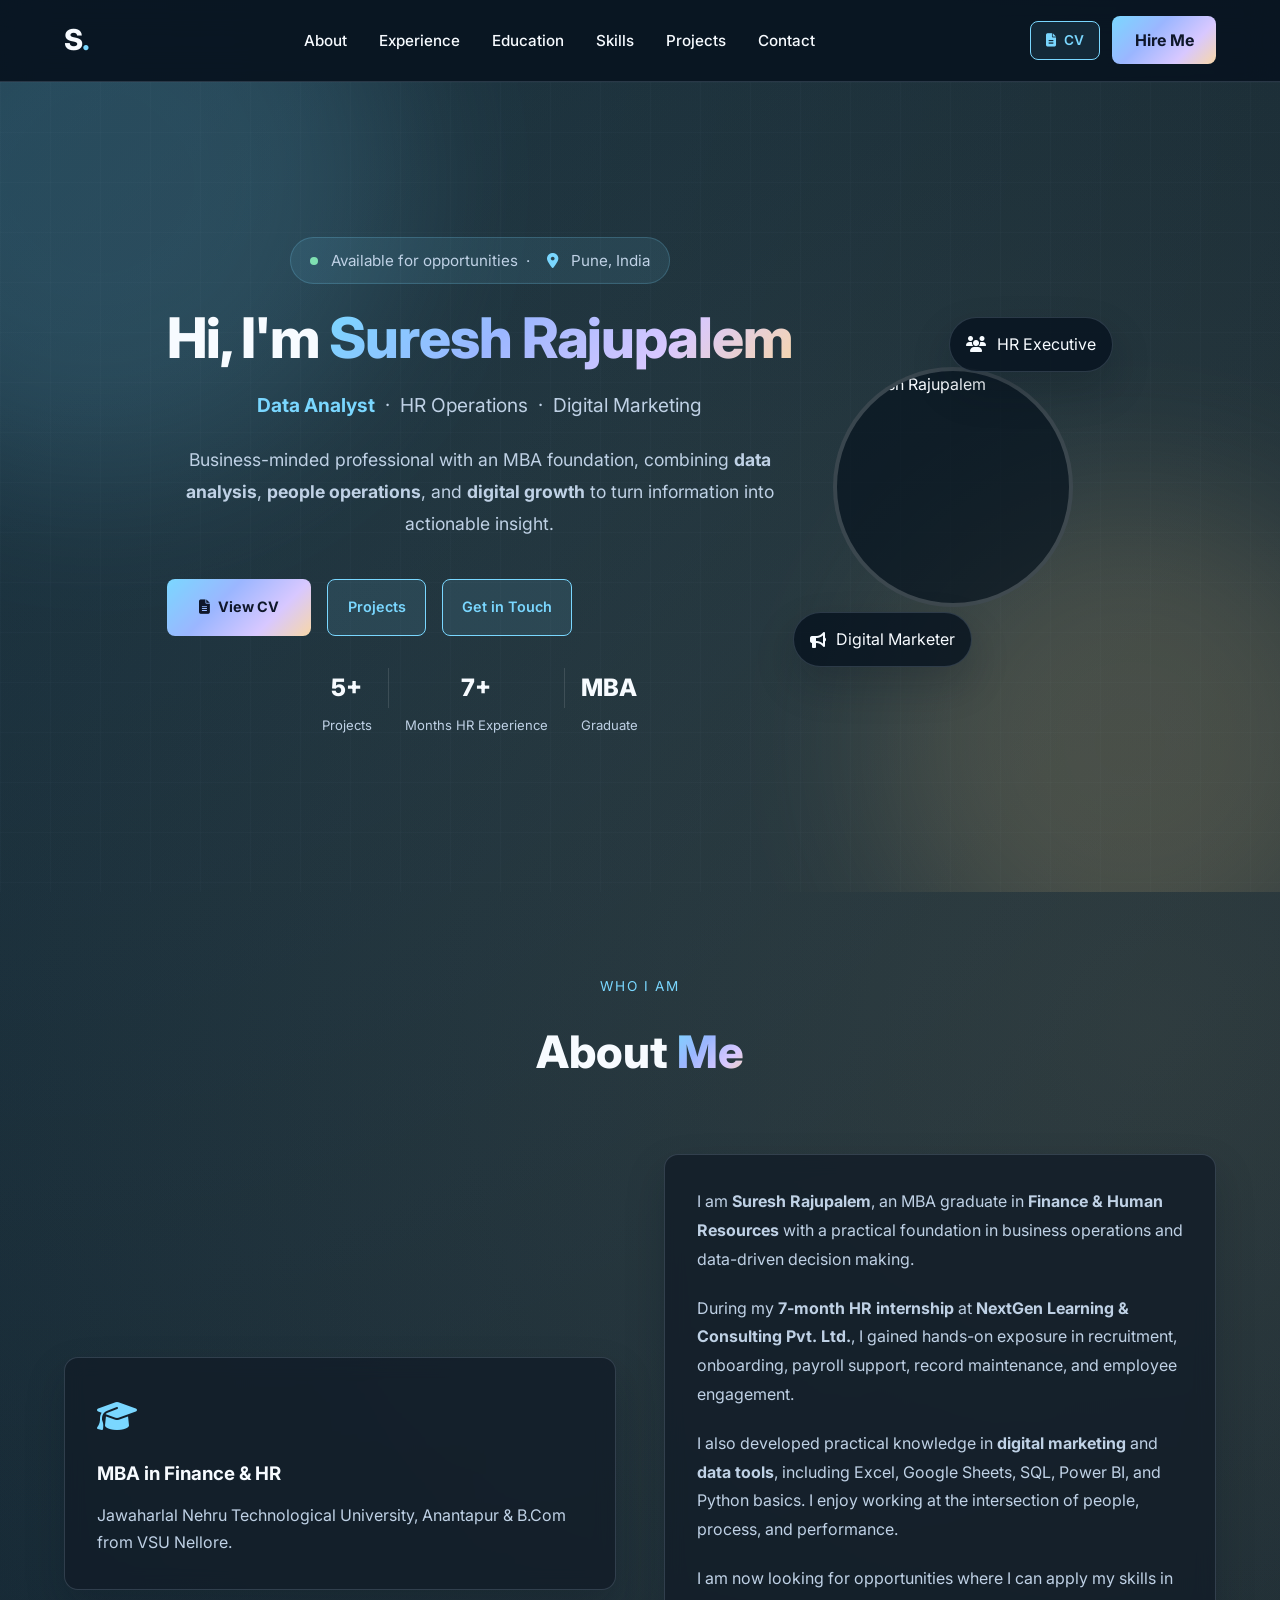
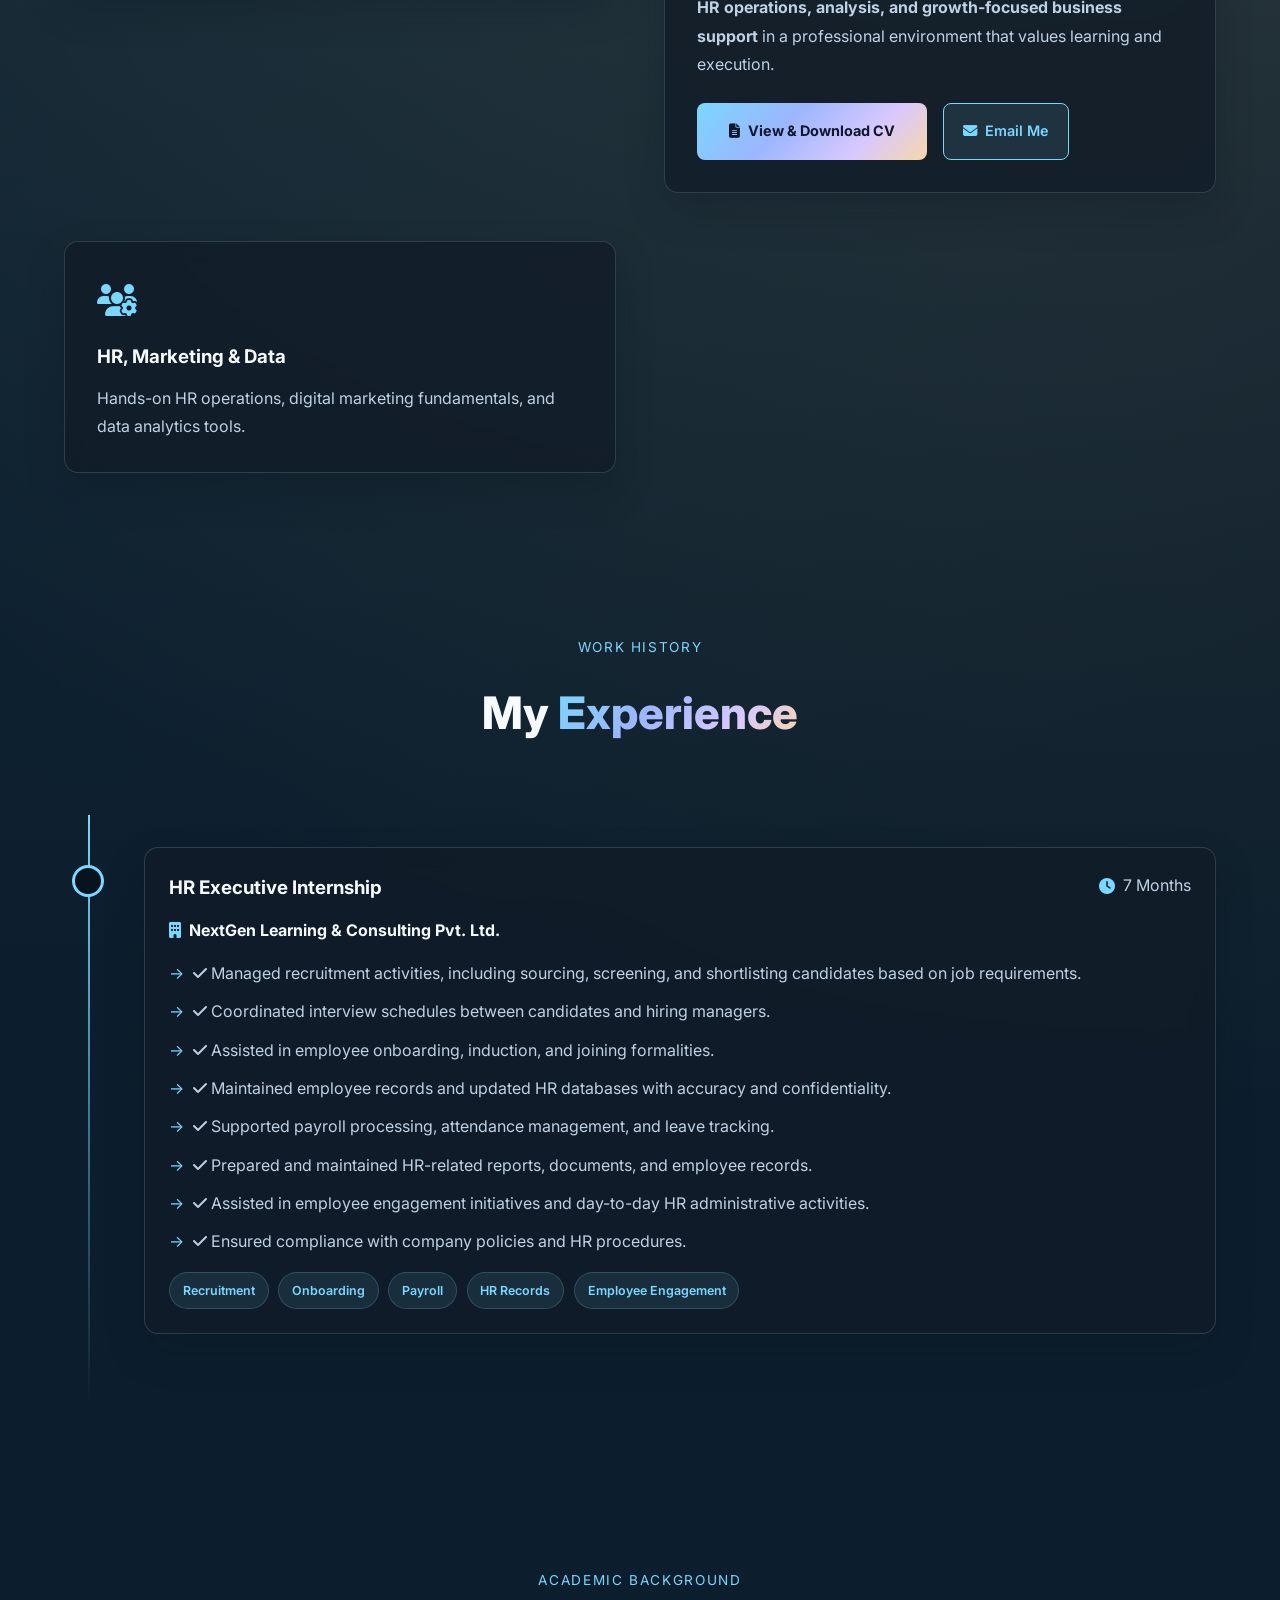
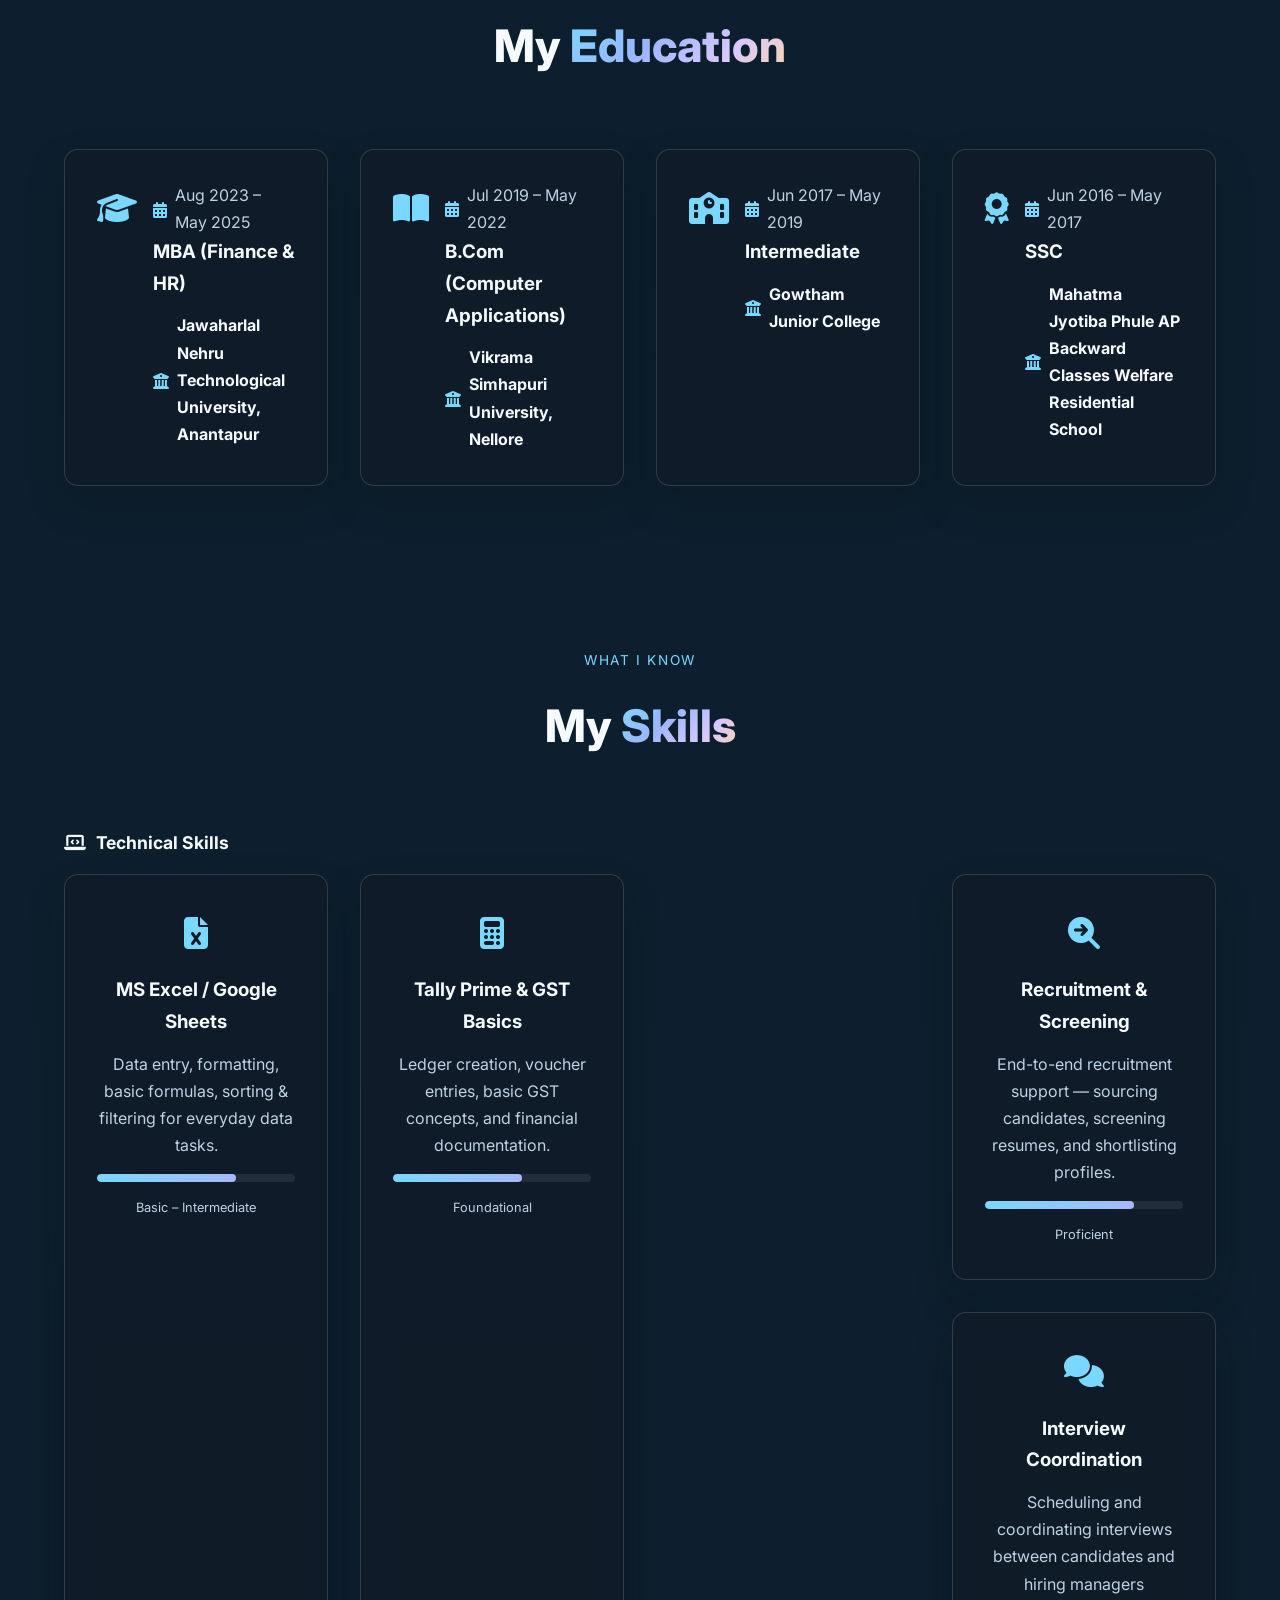
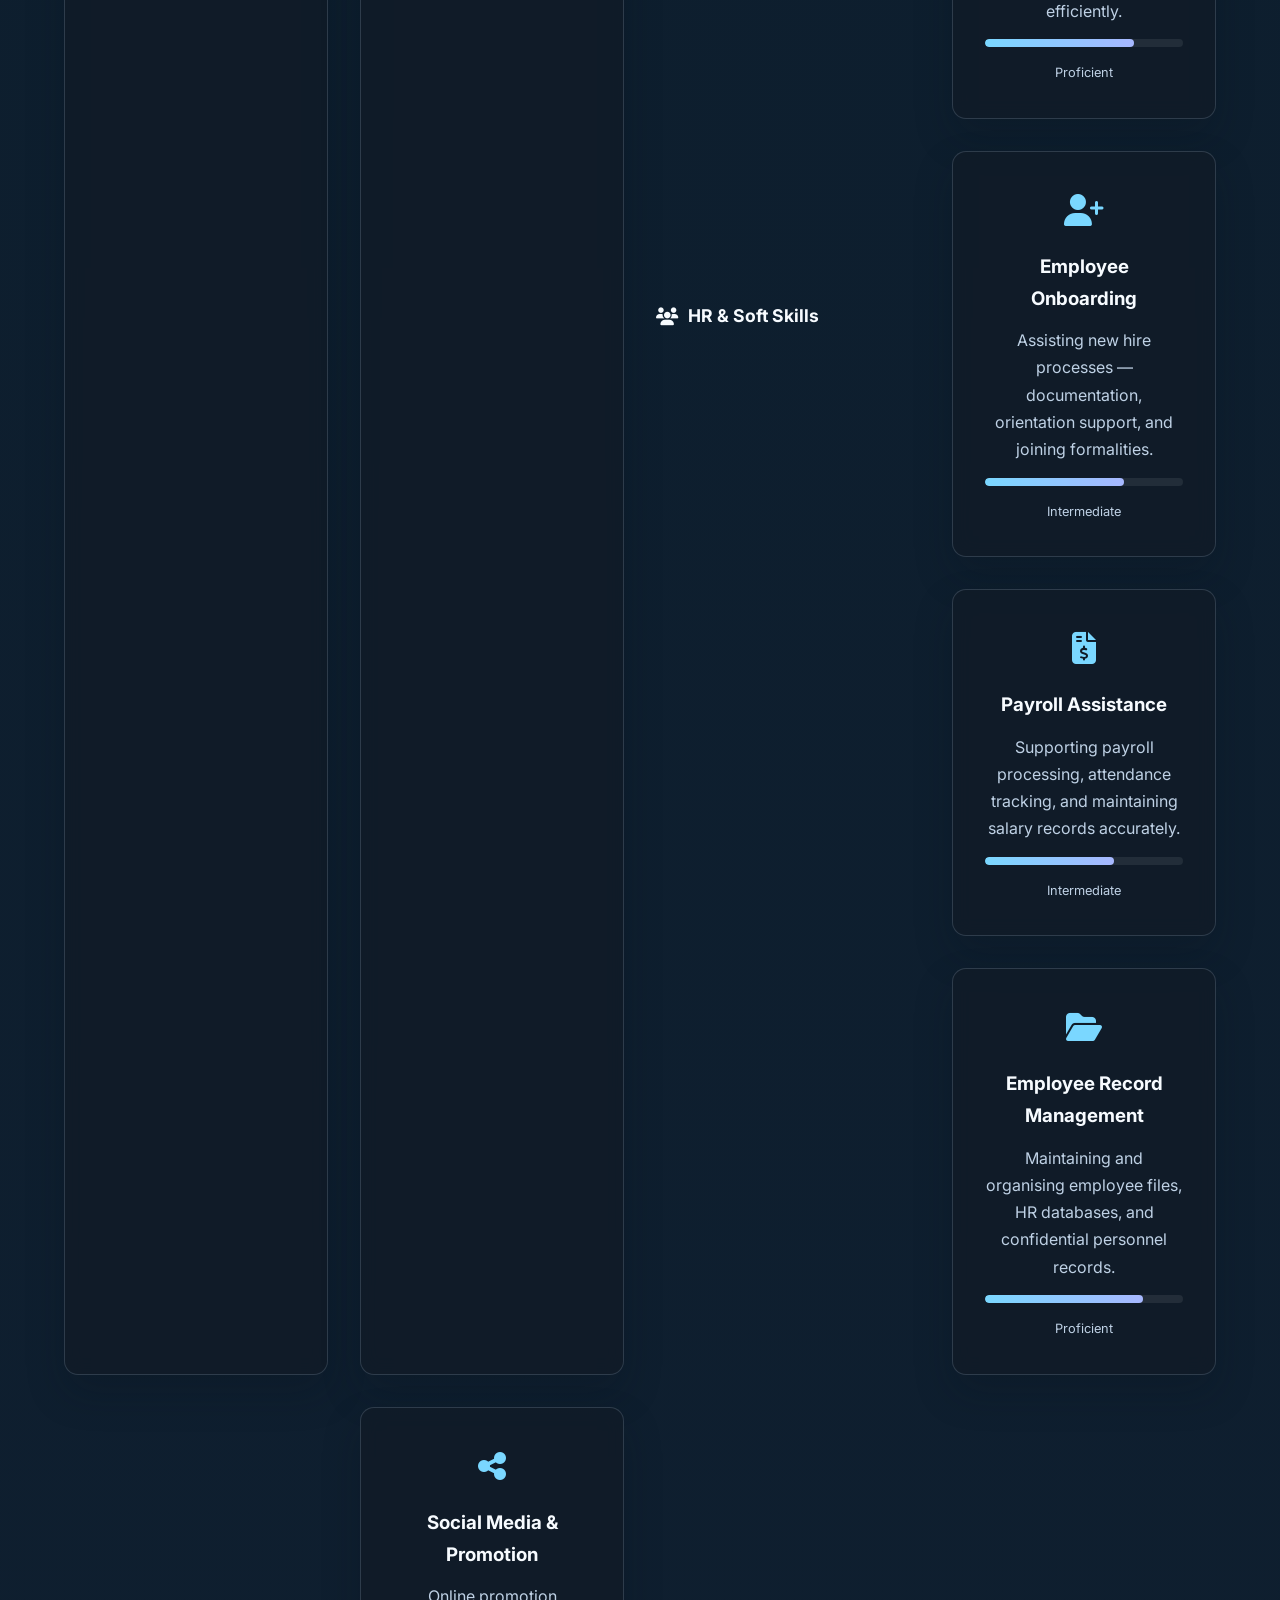
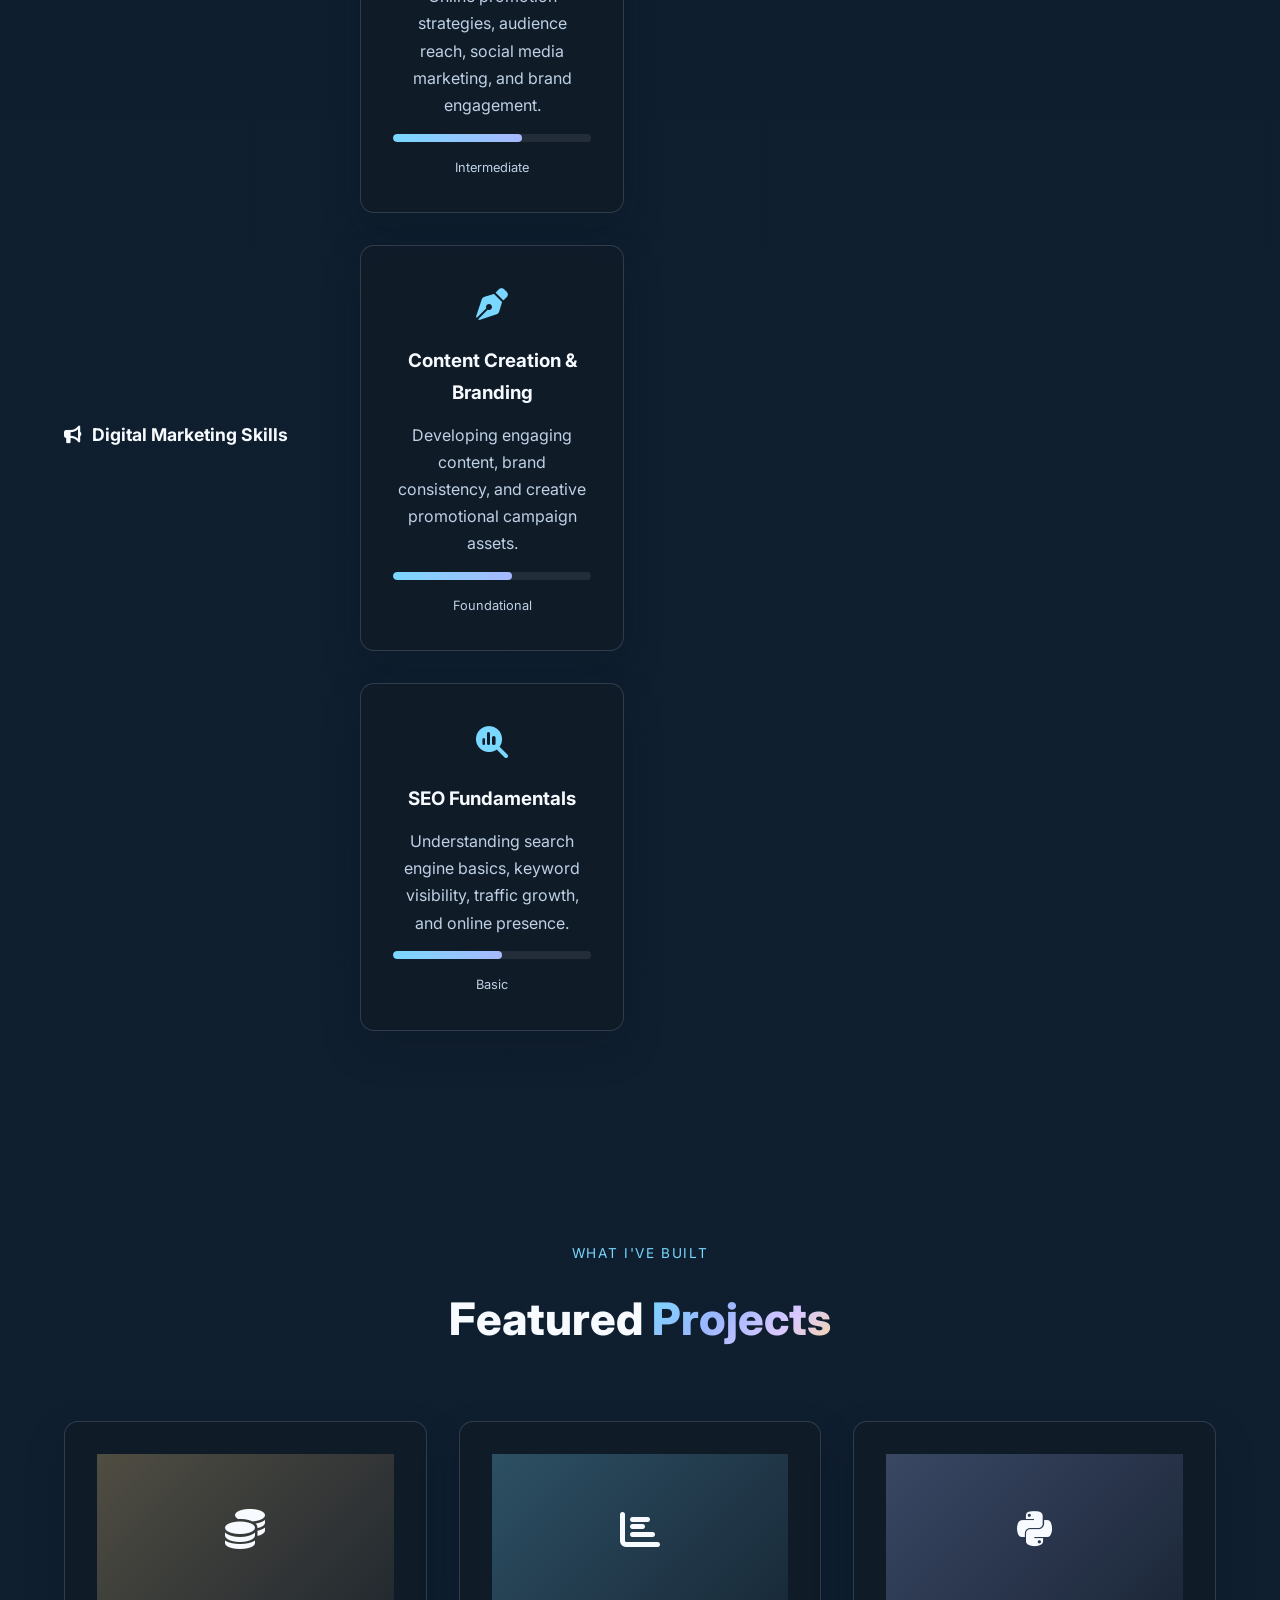
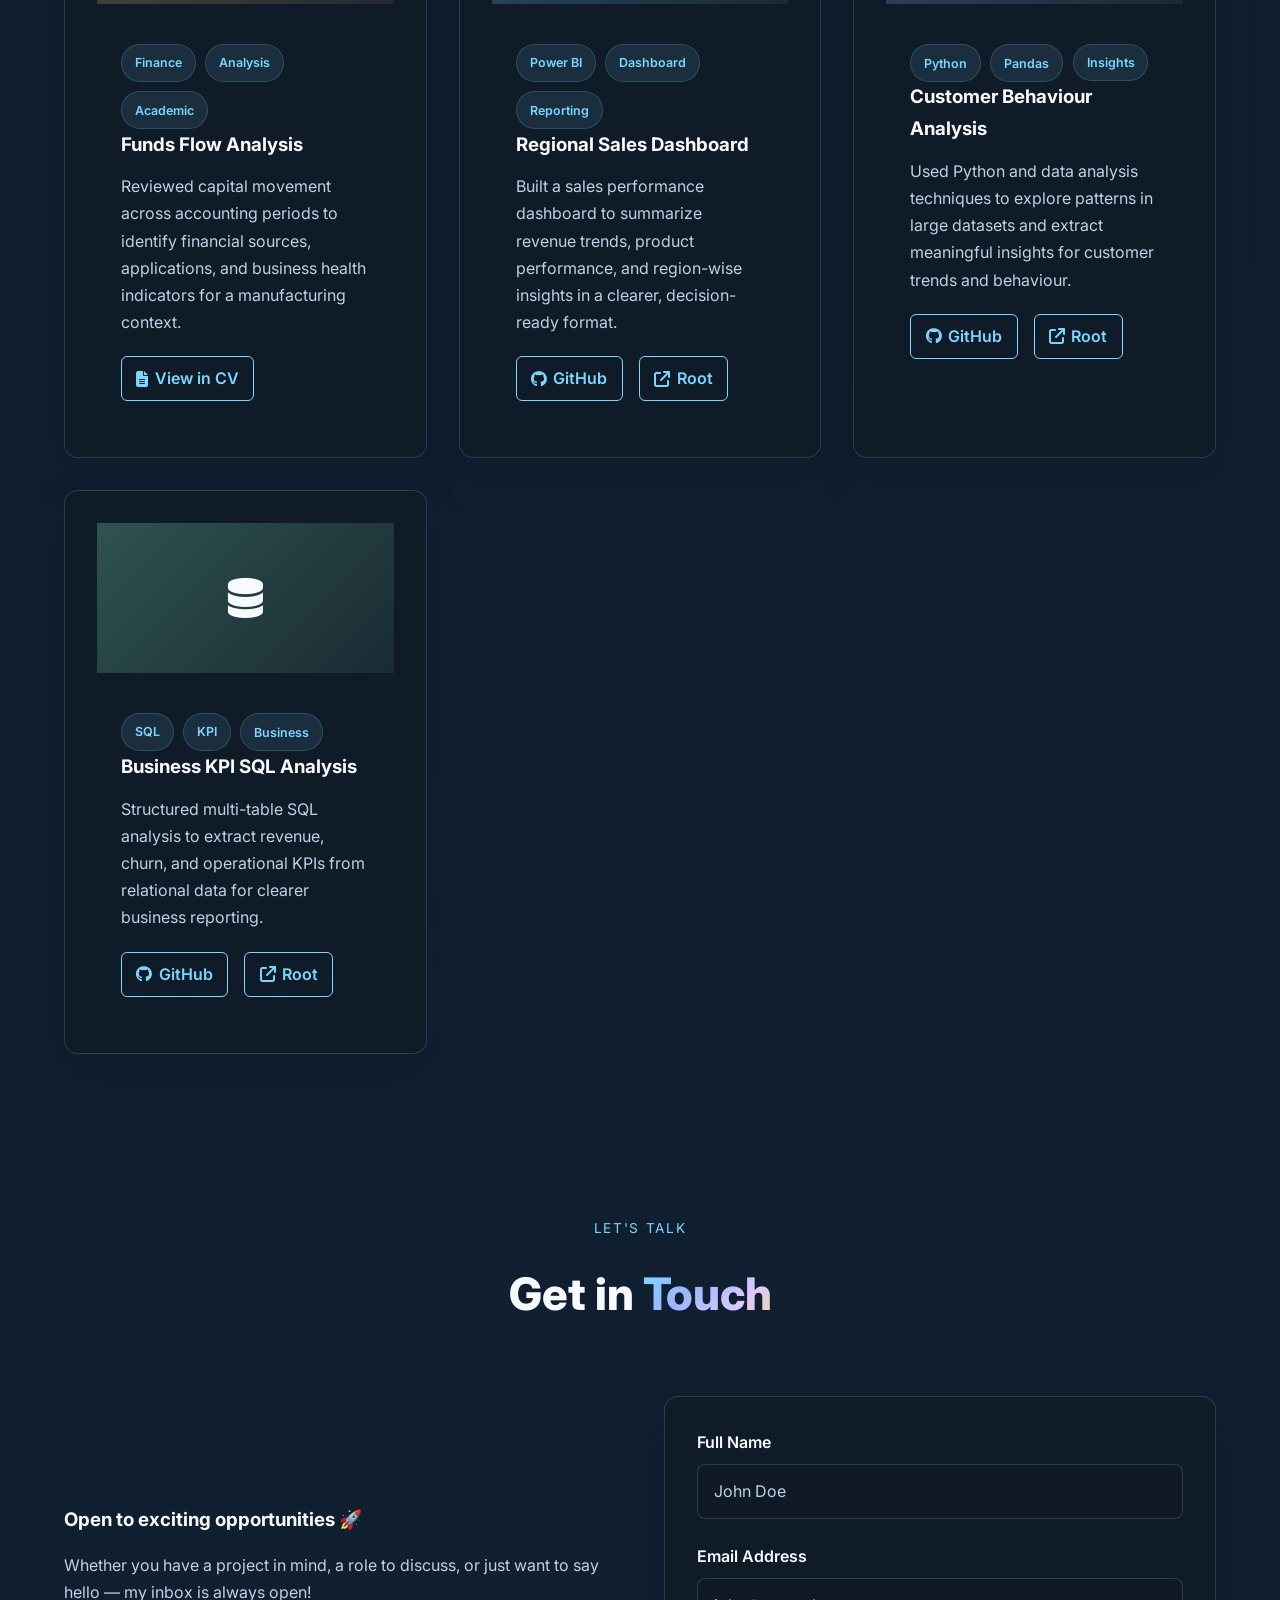
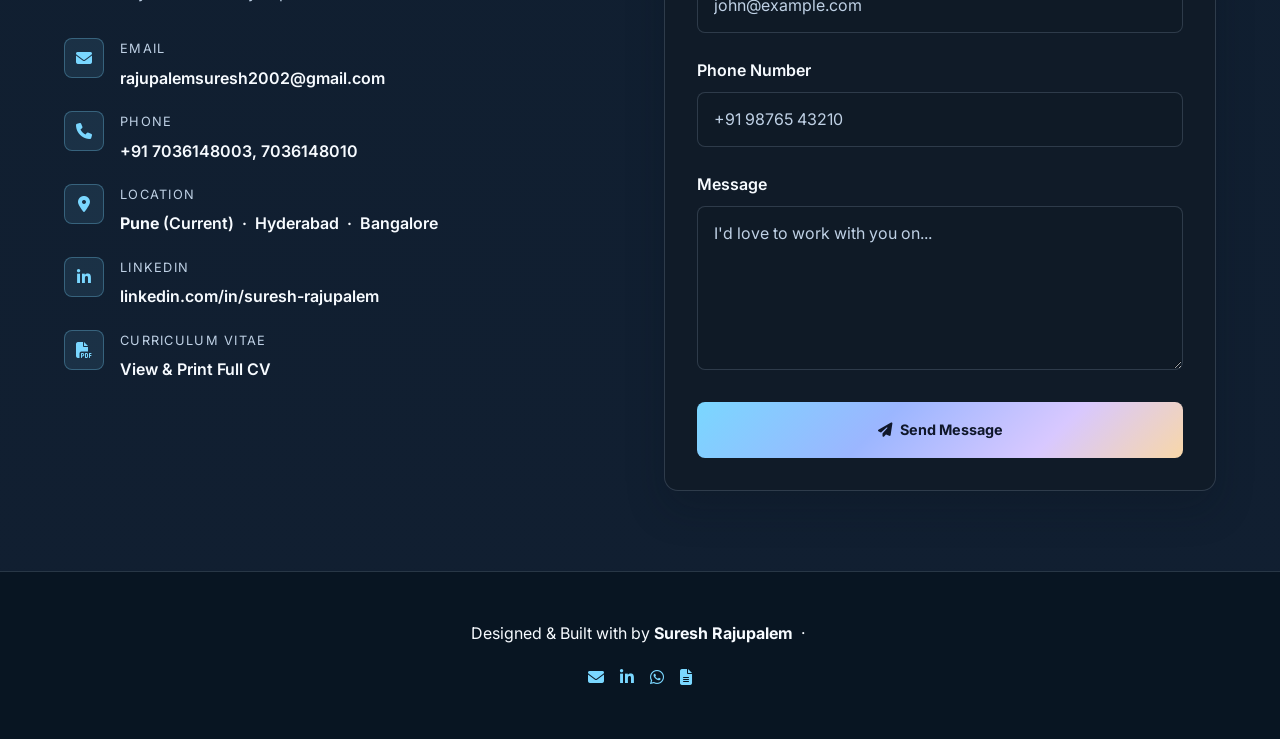
==== index.html @ e51a8138 "Update index.html" ====
<!DOCTYPE html>
<html lang="en">
<head>
  <meta charset="UTF-8" />
  <meta name="viewport" content="width=device-width, initial-scale=1.0" />
  <meta name="description" content="Suresh Rajupalem is a business-focused professional with experience in data analysis, HR operations, and digital marketing." />
  <meta name="google-site-verification" content="WrKwyf42HLYD9T31nLaH6OLBky_6JZi7thzq_fCEgQs" />
  <link rel="canonical" href="https://sureshrajupal.github.io/Suresh_Rajupalem/" />
  <title>Suresh Rajupalem | HR Operations & Data Analyst </title>
  <link href="https://fonts.googleapis.com/css2?family=Inter:wght@300;400;500;600;700;800&family=Space+Grotesk:wght@400;500;600;700&display=swap" rel="stylesheet" />
  <link rel="stylesheet" href="https://cdnjs.cloudflare.com/ajax/libs/font-awesome/6.5.0/css/all.min.css" />
  <link rel="stylesheet" href="style.css" />
  <script type="text/javascript" src="https://cdn.jsdelivr.net/npm/@emailjs/browser@3/dist/email.min.js"></script>
</head>
<body>

  <nav class="navbar" id="navbar">
    <div class="nav-container">
      <a href="#home" class="nav-logo">S<span>.</span></a>
      <ul class="nav-links">
        <li><a href="#about">About</a></li>
        <li><a href="#experience">Experience</a></li>
        <li><a href="#education">Education</a></li>
        <li><a href="#skills">Skills</a></li>
        <li><a href="#projects">Projects</a></li>
        <li><a href="#contact">Contact</a></li>
      </ul>
      <div class="nav-actions">
        <a href="cv.html" target="_blank" class="btn btn-outline btn-small">
          <i class="fa-solid fa-file-lines"></i> CV
        </a>
        <button class="nav-cta" onclick="document.getElementById('contact').scrollIntoView({behavior:'smooth'})">
          Hire Me
        </button>
      </div>
      <button class="hamburger" id="hamburger" aria-label="Toggle menu">
        <span></span><span></span><span></span>
      </button>
    </div>
  </nav>

  <section class="hero" id="home">
    <div class="hero-bg">
      <div class="blob blob-1"></div>
      <div class="blob blob-2"></div>
      <div class="grid-overlay"></div>
    </div>
    <div class="hero-content">
      <p class="hero-eyebrow"><span class="dot"></span> Available for opportunities &nbsp;·&nbsp; <i class="fa-solid fa-location-dot"></i> Pune, India</p>
      <h1 class="hero-title">
        Hi, I'm <span class="gradient-text">Suresh Rajupalem</span>
      </h1>
      <p class="hero-subtitle">
        <span class="role-cycle" id="roleCycle">Data Analyst</span>
        &nbsp;·&nbsp; HR Operations &nbsp;·&nbsp; Digital Marketing
      </p>
      <p class="hero-desc">
        Business-minded professional with an MBA foundation, combining <strong>data analysis</strong>, <strong>people operations</strong>, and <strong>digital growth</strong> to turn information into actionable insight.
      </p>
      <div class="hero-btns">
        <a href="cv.html" target="_blank" class="btn btn-primary"><i class="fa-solid fa-file-lines"></i> View CV</a>
        <a href="#projects" class="btn btn-outline">Projects</a>
        <a href="#contact" class="btn btn-outline">Get in Touch</a>
      </div>
      <div class="hero-stats">
        <div class="stat"><span class="stat-num">5+</span><span class="stat-label">Projects</span></div>
        <div class="stat-divider"></div>
        <div class="stat"><span class="stat-num">7+</span><span class="stat-label">Months HR Experience</span></div>
        <div class="stat-divider"></div>
        <div class="stat"><span class="stat-num">MBA</span><span class="stat-label">Graduate</span></div>
      </div>
    </div>
    <div class="hero-visual">
      <div class="avatar">
        <div class="avatar-inner">
          <img src="assets/profile.jpg" alt="Suresh Rajupalem" class="avatar-photo" />
        </div>
      </div>
      <div class="floating-card card-top">
        <i class="fa-solid fa-users"></i>
        <span>HR Executive</span>
      </div>
      <div class="floating-card card-bottom">
        <i class="fa-solid fa-bullhorn"></i>
        <span>Digital Marketer</span>
      </div>
    </div>
  </section>

  <section class="about section" id="about">
    <div class="container">
      <div class="section-header">
        <p class="section-tag">Who I Am</p>
        <h2 class="section-title">About <span class="gradient-text">Me</span></h2>
      </div>
      <div class="about-grid">
        <div class="about-card glass-card" data-animate>
          <div class="about-icon"><i class="fa-solid fa-graduation-cap"></i></div>
          <h3>MBA in Finance &amp; HR</h3>
          <p>Jawaharlal Nehru Technological University, Anantapur &amp; B.Com from VSU Nellore.</p>
        </div>
        <div class="about-main glass-card" data-animate>
          <p>
            I am <strong>Suresh Rajupalem</strong>, an MBA graduate in <strong>Finance &amp; Human Resources</strong> with a practical foundation in business operations and data-driven decision making.
          </p>
          <p>
            During my <strong>7-month HR internship</strong> at <strong>NextGen Learning &amp; Consulting Pvt. Ltd.</strong>, I gained hands-on exposure in recruitment, onboarding, payroll support, record maintenance, and employee engagement.
          </p>
          <p>
            I also developed practical knowledge in <strong>digital marketing</strong> and <strong>data tools</strong>, including Excel, Google Sheets, SQL, Power BI, and Python basics. I enjoy working at the intersection of people, process, and performance.
          </p>
          <p>
            I am now looking for opportunities where I can apply my skills in <strong>HR operations, analysis, and growth-focused business support</strong> in a professional environment that values learning and execution.
          </p>
          <div class="about-actions">
            <a href="cv.html" target="_blank" class="btn btn-primary">
              <i class="fa-solid fa-file-lines"></i> View &amp; Download CV
            </a>
            <a href="https://mail.google.com/mail/?view=cm&fs=1&to=rajupalemsuresh2002@gmail.com&su=Portfolio%20Inquiry" target="_blank" rel="noopener noreferrer" class="btn btn-outline">
              <i class="fa-solid fa-envelope"></i> Email Me
            </a>
          </div>
        </div>
        <div class="about-card glass-card" data-animate>
          <div class="about-icon"><i class="fa-solid fa-users-gear"></i></div>
          <h3>HR, Marketing &amp; Data</h3>
          <p>Hands-on HR operations, digital marketing fundamentals, and data analytics tools.</p>
        </div>
      </div>
    </div>
  </section>

  <section class="experience section" id="experience">
    <div class="container">
      <div class="section-header">
        <p class="section-tag">Work History</p>
        <h2 class="section-title">My <span class="gradient-text">Experience</span></h2>
      </div>

      <div class="timeline">
        <div class="timeline-item" data-animate>
          <div class="timeline-dot"></div>
          <div class="timeline-card glass-card">
            <div class="timeline-header">
              <div class="timeline-title-group">
                <h3 class="timeline-role">HR Executive <span class="badge-intern">Internship</span></h3>
                <p class="timeline-company">
                  <i class="fa-solid fa-building"></i> NextGen Learning &amp; Consulting Pvt. Ltd.
                </p>
              </div>
              <div class="timeline-meta">
                <span class="timeline-duration">
                  <i class="fa-solid fa-clock"></i> 7 Months
                </span>
              </div>
            </div>

            <ul class="timeline-responsibilities">
              <li><i class="fa-solid fa-check"></i> Managed recruitment activities, including sourcing, screening, and shortlisting candidates based on job requirements.</li>
              <li><i class="fa-solid fa-check"></i> Coordinated interview schedules between candidates and hiring managers.</li>
              <li><i class="fa-solid fa-check"></i> Assisted in employee onboarding, induction, and joining formalities.</li>
              <li><i class="fa-solid fa-check"></i> Maintained employee records and updated HR databases with accuracy and confidentiality.</li>
              <li><i class="fa-solid fa-check"></i> Supported payroll processing, attendance management, and leave tracking.</li>
              <li><i class="fa-solid fa-check"></i> Prepared and maintained HR-related reports, documents, and employee records.</li>
              <li><i class="fa-solid fa-check"></i> Assisted in employee engagement initiatives and day-to-day HR administrative activities.</li>
              <li><i class="fa-solid fa-check"></i> Ensured compliance with company policies and HR procedures.</li>
            </ul>

            <div class="timeline-tags">
              <span class="tag">Recruitment</span>
              <span class="tag">Onboarding</span>
              <span class="tag">Payroll</span>
              <span class="tag">HR Records</span>
              <span class="tag">Employee Engagement</span>
            </div>
          </div>
        </div>
      </div>
    </div>
  </section>

  <section class="education section" id="education">
    <div class="container">
      <div class="section-header">
        <p class="section-tag">Academic Background</p>
        <h2 class="section-title">My <span class="gradient-text">Education</span></h2>
      </div>

      <div class="edu-grid">
        <div class="edu-card glass-card" data-animate>
          <div class="edu-icon edu-mba"><i class="fa-solid fa-graduation-cap"></i></div>
          <div class="edu-body">
            <span class="edu-duration"><i class="fa-solid fa-calendar-days"></i> Aug 2023 – May 2025</span>
            <h3 class="edu-degree">MBA <span class="edu-spec">(Finance &amp; HR)</span></h3>
            <p class="edu-institution"><i class="fa-solid fa-university"></i> Jawaharlal Nehru Technological University, Anantapur</p>
          </div>
        </div>

        <div class="edu-card glass-card" data-animate>
          <div class="edu-icon edu-bcom"><i class="fa-solid fa-book-open"></i></div>
          <div class="edu-body">
            <span class="edu-duration"><i class="fa-solid fa-calendar-days"></i> Jul 2019 – May 2022</span>
            <h3 class="edu-degree">B.Com <span class="edu-spec">(Computer Applications)</span></h3>
            <p class="edu-institution"><i class="fa-solid fa-university"></i> Vikrama Simhapuri University, Nellore</p>
          </div>
        </div>

        <div class="edu-card glass-card" data-animate>
          <div class="edu-icon edu-inter"><i class="fa-solid fa-school"></i></div>
          <div class="edu-body">
            <span class="edu-duration"><i class="fa-solid fa-calendar-days"></i> Jun 2017 – May 2019</span>
            <h3 class="edu-degree">Intermediate</h3>
            <p class="edu-institution"><i class="fa-solid fa-university"></i> Gowtham Junior College</p>
          </div>
        </div>

        <div class="edu-card glass-card" data-animate>
          <div class="edu-icon edu-ssc"><i class="fa-solid fa-award"></i></div>
          <div class="edu-body">
            <span class="edu-duration"><i class="fa-solid fa-calendar-days"></i> Jun 2016 – May 2017</span>
            <h3 class="edu-degree">SSC</h3>
            <p class="edu-institution"><i class="fa-solid fa-university"></i> Mahatma Jyotiba Phule AP Backward Classes Welfare Residential School</p>
          </div>
        </div>
      </div>
    </div>
  </section>

  <section class="skills section" id="skills">
    <div class="container">
      <div class="section-header">
        <p class="section-tag">What I Know</p>
        <h2 class="section-title">My <span class="gradient-text">Skills</span></h2>
      </div>

      <div class="skills-group-label"><i class="fa-solid fa-laptop-code"></i> Technical Skills</div>
      <div class="skills-grid" style="margin-bottom: 3rem;">
        <div class="skill-card glass-card" data-animate>
          <div class="skill-icon excel"><i class="fa-solid fa-file-excel"></i></div>
          <h3>MS Excel / Google Sheets</h3>
          <p>Data entry, formatting, basic formulas, sorting &amp; filtering for everyday data tasks.</p>
          <div class="skill-bar"><div class="skill-fill" style="--pct:70%"></div></div>
          <span class="skill-pct">Basic – Intermediate</span>
        </div>

        <div class="skill-card glass-card" data-animate>
          <div class="skill-icon tally"><i class="fa-solid fa-calculator"></i></div>
          <h3>Tally Prime &amp; GST Basics</h3>
          <p>Ledger creation, voucher entries, basic GST concepts, and financial documentation.</p>
          <div class="skill-bar"><div class="skill-fill" style="--pct:65%"></div></div>
          <span class="skill-pct">Foundational</span>
        </div>
        
      <div class="skills-group-label"><i class="fa-solid fa-users"></i> HR &amp; Soft Skills</div>
      <div class="skills-grid">
        <div class="skill-card glass-card" data-animate>
          <div class="skill-icon hr-recruit"><i class="fa-solid fa-magnifying-glass-arrow-right"></i></div>
          <h3>Recruitment &amp; Screening</h3>
          <p>End-to-end recruitment support — sourcing candidates, screening resumes, and shortlisting profiles.</p>
          <div class="skill-bar"><div class="skill-fill" style="--pct:75%"></div></div>
          <span class="skill-pct">Proficient</span>
        </div>

        <div class="skill-card glass-card" data-animate>
          <div class="skill-icon hr-interview"><i class="fa-solid fa-comments"></i></div>
          <h3>Interview Coordination</h3>
          <p>Scheduling and coordinating interviews between candidates and hiring managers efficiently.</p>
          <div class="skill-bar"><div class="skill-fill" style="--pct:75%"></div></div>
          <span class="skill-pct">Proficient</span>
        </div>

        <div class="skill-card glass-card" data-animate>
          <div class="skill-icon hr-onboard"><i class="fa-solid fa-user-plus"></i></div>
          <h3>Employee Onboarding</h3>
          <p>Assisting new hire processes — documentation, orientation support, and joining formalities.</p>
          <div class="skill-bar"><div class="skill-fill" style="--pct:70%"></div></div>
          <span class="skill-pct">Intermediate</span>
        </div>

        <div class="skill-card glass-card" data-animate>
          <div class="skill-icon hr-payroll"><i class="fa-solid fa-file-invoice-dollar"></i></div>
          <h3>Payroll Assistance</h3>
          <p>Supporting payroll processing, attendance tracking, and maintaining salary records accurately.</p>
          <div class="skill-bar"><div class="skill-fill" style="--pct:65%"></div></div>
          <span class="skill-pct">Intermediate</span>
        </div>

        <div class="skill-card glass-card" data-animate>
          <div class="skill-icon hr-records"><i class="fa-solid fa-folder-open"></i></div>
          <h3>Employee Record Management</h3>
          <p>Maintaining and organising employee files, HR databases, and confidential personnel records.</p>
          <div class="skill-bar"><div class="skill-fill" style="--pct:80%"></div></div>
          <span class="skill-pct">Proficient</span>
        </div>
      </div>

      <div class="skills-group-label" style="margin-top: 3rem;"><i class="fa-solid fa-bullhorn"></i> Digital Marketing Skills</div>
      <div class="skills-grid">
        <div class="skill-card glass-card" data-animate>
          <div class="skill-icon dm-social"><i class="fa-solid fa-share-nodes"></i></div>
          <h3>Social Media &amp; Promotion</h3>
          <p>Online promotion strategies, audience reach, social media marketing, and brand engagement.</p>
          <div class="skill-bar"><div class="skill-fill" style="--pct:65%"></div></div>
          <span class="skill-pct">Intermediate</span>
        </div>

        <div class="skill-card glass-card" data-animate>
          <div class="skill-icon dm-content"><i class="fa-solid fa-pen-nib"></i></div>
          <h3>Content Creation &amp; Branding</h3>
          <p>Developing engaging content, brand consistency, and creative promotional campaign assets.</p>
          <div class="skill-bar"><div class="skill-fill" style="--pct:60%"></div></div>
          <span class="skill-pct">Foundational</span>
        </div>

        <div class="skill-card glass-card" data-animate>
          <div class="skill-icon dm-seo"><i class="fa-solid fa-magnifying-glass-chart"></i></div>
          <h3>SEO Fundamentals</h3>
          <p>Understanding search engine basics, keyword visibility, traffic growth, and online presence.</p>
          <div class="skill-bar"><div class="skill-fill" style="--pct:55%"></div></div>
          <span class="skill-pct">Basic</span>
        </div>
      </div>
    </div>
  </section>

  <section class="projects section" id="projects">
    <div class="container">
      <div class="section-header">
        <p class="section-tag">What I've Built</p>
        <h2 class="section-title">Featured <span class="gradient-text">Projects</span></h2>
      </div>

      <div class="projects-grid">
        <article class="project-card glass-card" data-animate>
          <div class="project-thumb thumb-amber"><i class="fa-solid fa-coins"></i></div>
          <div class="project-body">
            <div class="project-tags">
              <span class="tag">Finance</span>
              <span class="tag">Analysis</span>
              <span class="tag">Academic</span>
            </div>
            <h3>Funds Flow Analysis</h3>
            <p>Reviewed capital movement across accounting periods to identify financial sources, applications, and business health indicators for a manufacturing context.</p>
            <div class="project-links">
              <a href="cv.html" target="_blank" class="btn-link btn-live"><i class="fa-solid fa-file-lines"></i> View in CV</a>
            </div>
          </div>
        </article>

        <article class="project-card glass-card" data-animate>
          <div class="project-thumb thumb-blue"><i class="fa-solid fa-chart-bar"></i></div>
          <div class="project-body">
            <div class="project-tags">
              <span class="tag">Power BI</span>
              <span class="tag">Dashboard</span>
              <span class="tag">Reporting</span>
            </div>
            <h3>Regional Sales Dashboard</h3>
            <p>Built a sales performance dashboard to summarize revenue trends, product performance, and region-wise insights in a clearer, decision-ready format.</p>
            <div class="project-links">
              <a href="https://github.com/sureshrajupal/Suresh_Rajupalem" target="_blank" rel="noopener noreferrer" class="btn-link"><i class="fa-brands fa-github"></i> GitHub</a>
              <a href="#home" class="btn-link btn-live"><i class="fa-solid fa-arrow-up-right-from-square"></i> Root</a>
            </div>
          </div>
        </article>

        <article class="project-card glass-card" data-animate>
          <div class="project-thumb thumb-purple"><i class="fa-brands fa-python"></i></div>
          <div class="project-body">
            <div class="project-tags">
              <span class="tag">Python</span>
              <span class="tag">Pandas</span>
              <span class="tag">Insights</span>
            </div>
            <h3>Customer Behaviour Analysis</h3>
            <p>Used Python and data analysis techniques to explore patterns in large datasets and extract meaningful insights for customer trends and behaviour.</p>
            <div class="project-links">
              <a href="https://github.com/sureshrajupal/Suresh_Rajupalem" target="_blank" rel="noopener noreferrer" class="btn-link"><i class="fa-brands fa-github"></i> GitHub</a>
              <a href="#home" class="btn-link btn-live"><i class="fa-solid fa-arrow-up-right-from-square"></i> Root</a>
            </div>
          </div>
        </article>

        <article class="project-card glass-card" data-animate>
          <div class="project-thumb thumb-green"><i class="fa-solid fa-database"></i></div>
          <div class="project-body">
            <div class="project-tags">
              <span class="tag">SQL</span>
              <span class="tag">KPI</span>
              <span class="tag">Business</span>
            </div>
            <h3>Business KPI SQL Analysis</h3>
            <p>Structured multi-table SQL analysis to extract revenue, churn, and operational KPIs from relational data for clearer business reporting.</p>
            <div class="project-links">
              <a href="https://github.com/sureshrajupal/Suresh_Rajupalem" target="_blank" rel="noopener noreferrer" class="btn-link"><i class="fa-brands fa-github"></i> GitHub</a>
              <a href="#home" class="btn-link btn-live"><i class="fa-solid fa-arrow-up-right-from-square"></i> Root</a>
            </div>
          </div>
        </article>
      </div>
    </div>
  </section>

  <section class="contact section" id="contact">
    <div class="container">
      <div class="section-header">
        <p class="section-tag">Let's Talk</p>
        <h2 class="section-title">Get in <span class="gradient-text">Touch</span></h2>
      </div>

      <div class="contact-wrapper">
        <div class="contact-info" data-animate>
          <h3>Open to exciting opportunities 🚀</h3>
          <p>Whether you have a project in mind, a role to discuss, or just want to say hello — my inbox is always open!</p>

          <div class="contact-items">
            <a href="https://mail.google.com/mail/?view=cm&fs=1&to=rajupalemsuresh2002@gmail.com&su=Portfolio%20Inquiry" target="_blank" rel="noopener noreferrer" class="contact-item">
              <div class="contact-item-icon"><i class="fa-solid fa-envelope"></i></div>
              <div>
                <span class="contact-item-label">Email</span>
                <span class="contact-item-value">rajupalemsuresh2002@gmail.com</span>
              </div>
            </a>
            <a href="tel:+917036148003" class="contact-item">
              <div class="contact-item-icon"><i class="fa-solid fa-phone"></i></div>
              <div>
                <span class="contact-item-label">Phone</span>
                <span class="contact-item-value">+91 7036148003, 7036148010</span>
              </div>
            </a>
            <a href="https://maps.google.com/?q=Pune%20Maharashtra" target="_blank" rel="noopener noreferrer" class="contact-item">
              <div class="contact-item-icon"><i class="fa-solid fa-location-dot"></i></div>
              <div>
                <span class="contact-item-label">Location</span>
                <span class="contact-item-value"><strong>Pune</strong> (Current) &nbsp;·&nbsp; Hyderabad &nbsp;·&nbsp; Bangalore</span>
              </div>
            </a>
            <a href="https://www.linkedin.com/in/suresh-rajupalem-921711248/" target="_blank" rel="noopener noreferrer" class="contact-item">
              <div class="contact-item-icon"><i class="fa-brands fa-linkedin-in"></i></div>
              <div>
                <span class="contact-item-label">LinkedIn</span>
                <span class="contact-item-value">linkedin.com/in/suresh-rajupalem</span>
              </div>
            </a>
            <a href="cv.html" target="_blank" class="contact-item">
              <div class="contact-item-icon"><i class="fa-solid fa-file-pdf"></i></div>
              <div>
                <span class="contact-item-label">Curriculum Vitae</span>
                <span class="contact-item-value">View &amp; Print Full CV</span>
              </div>
            </a>
          </div>
        </div>

        <form class="contact-form glass-card" id="contactForm" data-animate>
          <div class="form-group">
            <label for="name">Full Name</label>
            <input type="text" id="name" placeholder="John Doe" required />
          </div>
          <div class="form-group">
            <label for="email">Email Address</label>
            <input type="email" id="email" placeholder="john@example.com" required />
          </div>
          <div class="form-group">
            <label for="phone">Phone Number</label>
            <input type="tel" id="phone" placeholder="+91 98765 43210" required />
          </div>
          <div class="form-group">
            <label for="message">Message</label>
            <textarea id="message" rows="5" placeholder="I'd love to work with you on..." required></textarea>
          </div>
          <button type="submit" class="btn btn-primary btn-full">
            <i class="fa-solid fa-paper-plane"></i> Send Message
          </button>
        </form>
      </div>
    </div>
  </section>

  <footer class="footer">
    <div class="container">
      <p>Designed &amp; Built with by <strong>Suresh Rajupalem</strong> &nbsp;·&nbsp; <span id="year"></span></p>
      <div class="footer-socials">
        <a href="https://mail.google.com/mail/?view=cm&fs=1&to=rajupalemsuresh2002@gmail.com&su=Portfolio%20Inquiry" target="_blank" rel="noopener noreferrer" aria-label="Email"><i class="fa-solid fa-envelope"></i></a>
        <a href="https://www.linkedin.com/in/suresh-rajupalem-921711248/" target="_blank" rel="noopener noreferrer" aria-label="LinkedIn"><i class="fa-brands fa-linkedin-in"></i></a>
        <a href="https://wa.me/7036148003" target="_blank" rel="noopener noreferrer" aria-label="WhatsApp"> <i class="fa-brands fa-whatsapp"></i></a>
        <a href="cv.html" target="_blank" aria-label="CV"><i class="fa-solid fa-file-lines"></i></a>
      </div>
    </div>
  </footer>

  <a href="#home" class="back-to-top" id="backToTop" aria-label="Back to top">
    <i class="fa-solid fa-chevron-up"></i>
  </a>

  <script src="script.js"></script>
</body>
</html>
---- style.css ----
/* =========================================================
   SURESH – Data Analyst Portfolio  |  style.css
   ========================================================= */

:root {
  --bg: #07131f;
  --bg-2: #0d1d2d;
  --bg-3: #10263a;
  --panel: rgba(17, 27, 39, 0.78);
  --panel-strong: rgba(11, 20, 31, 0.94);
  --white: #edf6ff;
  --muted: #bfd1e5;
  --text: #f7fbff;
  --line: rgba(171, 191, 214, 0.2);
  --primary: #7ad7ff;
  --secondary: #a7b8ff;
  --accent: #f7cd86;
  --success: #7fe0b2;
  --shadow: 0 24px 60px rgba(2, 8, 18, 0.38);
  --shadow-soft: 0 18px 38px rgba(8, 16, 28, 0.22);
  --radius: 22px;
  --radius-sm: 14px;
  --transition: 0.28s ease;
  --section-pad: 5rem 0;
  --container-max: 1200px;
  --grad-primary: linear-gradient(135deg, #7ad7ff 0%, #9bb6ff 38%, #d8c8ff 72%, #f8d7a8 100%);
}

* {
  box-sizing: border-box;
  margin: 0;
  padding: 0;
}

html {
  scroll-behavior: smooth;
  font-size: 16px;
}

body {
  font-family: 'Inter', sans-serif;
  background:
    radial-gradient(circle at top left, rgba(122, 215, 255, 0.12), transparent 25%),
    radial-gradient(circle at 90% 10%, rgba(247, 205, 134, 0.14), transparent 18%),
    linear-gradient(180deg, #081925 0%, #0c1e2d 25%, #111f31 100%);
  color: var(--text);
  line-height: 1.7;
  overflow-x: hidden;
  text-rendering: optimizeLegibility;
  min-height: 100vh;
}

::selection {
  background: rgba(122, 215, 255, 0.28);
  color: #fff;
}

img {
  max-width: 100%;
  display: block;
}

a {
  color: inherit;
  text-decoration: none;
}

button, input, textarea {
  font: inherit;
}

:focus-visible {
  outline: 2px solid var(--primary);
  outline-offset: 2px;
}

.container {
  max-width: var(--container-max);
  margin: 0 auto;
  padding: 0 1.5rem;
}

.glass-card {
  background: var(--panel);
  border: 1px solid var(--line);
  border-radius: var(--radius-sm);
  backdrop-filter: blur(10px);
  box-shadow: var(--shadow-soft);
}

.section {
  padding: var(--section-pad);
  max-width: var(--container-max);
  margin: 0 auto;
}

.section-header {
  text-align: center;
  margin-bottom: 4rem;
}

.section-tag {
  display: inline-block;
  margin-bottom: 1rem;
  font-size: 0.85rem;
  letter-spacing: 0.12em;
  text-transform: uppercase;
  color: var(--primary);
}

.section-title {
  font-size: clamp(2rem, 4vw, 2.8rem);
  font-weight: 800;
  margin-bottom: 0.8rem;
  color: var(--text);
}

.gradient-text {
  background: var(--grad-primary);
  -webkit-background-clip: text;
  background-clip: text;
  -webkit-text-fill-color: transparent;
}

.hero-btns,
.hero-stats,
.about-actions,
.footer-socials,
.project-links {
  display: flex;
  flex-wrap: wrap;
  gap: 1rem;
}

.hero-stats {
  justify-content: center;
  margin-top: 2rem;
}

.stat {
  display: flex;
  flex-direction: column;
  align-items: center;
  gap: 0.35rem;
}

.stat-num {
  font-size: 1.5rem;
  font-weight: 800;
  color: var(--text);
}

.stat-label {
  color: var(--muted);
  font-size: 0.82rem;
}

.stat-divider {
  width: 1px;
  height: 40px;
  background: rgba(255, 255, 255, 0.12);
}

.form-success {
  display: none;
  margin-top: 1rem;
  color: var(--success);
  font-weight: 600;
}

.form-success.visible {
  display: block;
}

.navbar {
  position: sticky;
  top: 0;
  background: rgba(7, 19, 31, 0.88);
  backdrop-filter: blur(16px);
  border-bottom: 1px solid var(--line);
  z-index: 999;
  padding: 1rem 0;
}

.nav-container {
  max-width: 1200px;
  margin: 0 auto;
  padding: 0 1.5rem;
  display: flex;
  justify-content: space-between;
  align-items: center;
  gap: 2rem;
}

.nav-logo {
  font-size: 1.8rem;
  font-weight: 800;
  color: var(--text);
  letter-spacing: -0.02em;
}

.nav-logo span {
  color: var(--primary);
}

.nav-links {
  display: flex;
  list-style: none;
  gap: 2rem;
}

.nav-links a {
  color: var(--text);
  font-weight: 500;
  font-size: 0.95rem;
  transition: color var(--transition);
}

.nav-links a:hover,
.nav-links a.active {
  color: var(--primary);
}

.nav-actions {
  display: flex;
  gap: 0.75rem;
  align-items: center;
}

.btn {
  display: inline-flex;
  align-items: center;
  justify-content: center;
  gap: 0.5rem;
  padding: 0.65rem 1.2rem;
  border-radius: 8px;
  font-weight: 600;
  font-size: 0.9rem;
  cursor: pointer;
  transition: all var(--transition);
  border: none;
}

.btn-outline {
  background: rgba(122, 215, 255, 0.1);
  border: 1px solid var(--primary);
  color: var(--primary);
}

.btn-outline:hover {
  background: rgba(122, 215, 255, 0.2);
  transform: translateY(-2px);
}

.btn-small {
  padding: 0.45rem 0.95rem;
  font-size: 0.85rem;
}

.btn-primary {
  background: var(--grad-primary);
  color: #0f172a;
  padding: 1rem 2rem;
  font-weight: 700;
}

.btn-primary:hover {
  transform: translateY(-3px);
  box-shadow: 0 16px 32px rgba(122, 215, 255, 0.3);
}

.nav-cta {
  background: var(--grad-primary);
  color: #0f172a;
  padding: 0.65rem 1.4rem;
  border: none;
  border-radius: 8px;
  font-weight: 700;
  cursor: pointer;
  transition: all var(--transition);
}

.nav-cta:hover {
  transform: translateY(-2px);
  box-shadow: 0 12px 24px rgba(122, 215, 255, 0.3);
}

.hamburger {
  display: none;
  flex-direction: column;
  gap: 0.4rem;
  background: none;
  border: none;
  cursor: pointer;
}

.hamburger span {
  width: 24px;
  height: 2px;
  background: var(--text);
  transition: all var(--transition);
}

.hero {
  position: relative;
  min-height: 90vh;
  display: flex;
  align-items: center;
  justify-content: center;
  overflow: hidden;
  padding: 4rem 1.5rem;
}

.hero-bg {
  position: absolute;
  inset: 0;
  z-index: 0;
}

.blob {
  position: absolute;
  border-radius: 50%;
  filter: blur(80px);
  opacity: 0.15;
}

.blob-1 {
  width: 600px;
  height: 600px;
  background: #7ad7ff;
  top: -200px;
  left: -200px;
}

.blob-2 {
  width: 500px;
  height: 500px;
  background: #f7cd86;
  bottom: -100px;
  right: -100px;
}

.grid-overlay {
  position: absolute;
  inset: 0;
  background-image:
    linear-gradient(rgba(171, 191, 214, 0.05) 1px, transparent 1px),
    linear-gradient(90deg, rgba(171, 191, 214, 0.05) 1px, transparent 1px);
  background-size: 50px 50px;
  opacity: 0.5;
}

.hero-content {
  position: relative;
  z-index: 2;
  max-width: 800px;
  text-align: center;
}

.hero-eyebrow {
  display: inline-flex;
  align-items: center;
  gap: 0.8rem;
  font-size: 0.95rem;
  color: var(--muted);
  margin-bottom: 1.5rem;
  padding: 0.6rem 1.2rem;
  background: rgba(122, 215, 255, 0.1);
  border: 1px solid rgba(122, 215, 255, 0.2);
  border-radius: 999px;
}

.hero-eyebrow i {
  color: var(--primary);
}

.dot {
  display: inline-block;
  width: 8px;
  height: 8px;
  background: var(--success);
  border-radius: 50%;
}

.hero-title {
  font-size: 3.5rem;
  font-weight: 800;
  line-height: 1.1;
  margin-bottom: 1.2rem;
  letter-spacing: -0.02em;
  color: var(--text);
}

.hero-subtitle {
  font-size: 1.2rem;
  margin-bottom: 1.4rem;
  color: var(--muted);
}

.role-cycle {
  color: var(--primary);
  font-weight: 700;
}

.hero-desc {
  font-size: 1.1rem;
  color: var(--muted);
  margin-bottom: 2.5rem;
  max-width: 600px;
  margin-left: auto;
  margin-right: auto;
  line-height: 1.8;
}

.hero-visual {
  position: relative;
  width: 320px;
  height: 420px;
  display: flex;
  align-items: center;
  justify-content: center;
}

.avatar-ring {
  width: 280px;
  height: 280px;
  border-radius: 50%;
  background: linear-gradient(135deg, rgba(122, 215, 255, 0.5), rgba(247, 205, 134, 0.45));
  display: grid;
  place-items: center;
  box-shadow: var(--shadow);
}

.avatar-inner {
  width: 240px;
  height: 240px;
  border-radius: 50%;
  overflow: hidden;
  border: 4px solid rgba(255, 255, 255, 0.18);
  background: rgba(7, 19, 31, 0.7);
}

.avatar-photo {
  width: 100%;
  height: 100%;
  object-fit: cover;
}

.floating-card {
  position: absolute;
  display: inline-flex;
  align-items: center;
  gap: 0.65rem;
  padding: 0.8rem 1rem;
  background: rgba(7, 19, 31, 0.82);
  border: 1px solid var(--line);
  border-radius: 999px;
  color: var(--text);
  box-shadow: var(--shadow-soft);
}

.card-top {
  top: 40px;
  right: 0;
}

.card-bottom {
  bottom: 30px;
  left: 0;
}

.about-grid,
.contact-wrapper {
  display: grid;
  grid-template-columns: 1fr 1fr;
  gap: 3rem;
  align-items: center;
  margin-top: 3rem;
}

.about-card,
.about-main,
.skill-card,
.project-card,
.edu-card,
.contact-form,
.timeline-card {
  background: var(--panel);
  border: 1px solid var(--line);
  border-radius: var(--radius-sm);
  box-shadow: var(--shadow-soft);
}

.about-card,
.about-main,
.edu-card,
.skill-card,
.project-card,
.contact-form {
  padding: 2rem;
}

.about-card h3,
.skill-card h3,
.project-card h3,
.edu-degree,
.timeline-role {
  margin-bottom: 0.8rem;
  color: var(--text);
}

.about-card p,
.about-main p,
.skill-card p,
.project-card p,
.contact-info p,
.timeline-responsibilities li,
.edu-meta,
.contact-item-value {
  color: var(--muted);
}

.about-icon,
.edu-icon,
.skill-icon {
  font-size: 2rem;
  color: var(--primary);
  margin-bottom: 0.8rem;
}

.about-main p {
  margin-bottom: 1.25rem;
  line-height: 1.8;
}

.about-actions {
  margin-top: 1.5rem;
}

.timeline {
  position: relative;
  list-style: none;
  padding: 2rem 0;
}

.timeline::before {
  content: '';
  position: absolute;
  left: 24px;
  top: 0;
  bottom: 0;
  width: 2px;
  background: linear-gradient(180deg, var(--primary) 0%, transparent 100%);
}

.timeline-item {
  position: relative;
  margin-bottom: 2.5rem;
  padding-left: 80px;
}

.timeline-dot {
  position: absolute;
  left: 8px;
  top: 18px;
  width: 32px;
  height: 32px;
  background: var(--bg);
  border: 3px solid var(--primary);
  border-radius: 50%;
  z-index: 2;
}

.timeline-card {
  padding: 1.5rem;
}

.timeline-header {
  display: flex;
  justify-content: space-between;
  gap: 1rem;
  flex-wrap: wrap;
  margin-bottom: 1rem;
}

.timeline-company,
.timeline-duration,
.edu-duration,
.edu-institution {
  color: var(--muted);
  display: flex;
  align-items: center;
  gap: 0.5rem;
}

.timeline-company {
  color: var(--text);
  font-weight: 700;
}

.timeline-company i,
.timeline-duration i,
.edu-institution i,
.edu-duration i {
  color: var(--primary);
}

.timeline-responsibilities {
  list-style: none;
}

.timeline-responsibilities li {
  position: relative;
  margin-bottom: 0.7rem;
  padding-left: 1.5rem;
  line-height: 1.7;
}

.timeline-responsibilities li::before {
  content: '→';
  position: absolute;
  left: 0;
  color: var(--primary);
}

.timeline-tags,
.project-tags {
  display: flex;
  flex-wrap: wrap;
  gap: 0.6rem;
  margin-top: 1rem;
}

.tag {
  display: inline-flex;
  align-items: center;
  padding: 0.45rem 0.8rem;
  border-radius: 999px;
  background: rgba(122, 215, 255, 0.1);
  border: 1px solid rgba(122, 215, 255, 0.2);
  color: var(--primary);
  font-size: 0.78rem;
  font-weight: 600;
}

.edu-grid,
.skills-grid,
.projects-grid {
  display: grid;
  gap: 2rem;
}

.edu-grid {
  grid-template-columns: repeat(auto-fit, minmax(260px, 1fr));
}

.edu-card {
  display: flex;
  align-items: flex-start;
  gap: 1rem;
}

.edu-body {
  flex: 1;
}

.edu-institution {
  color: var(--text);
  font-weight: 700;
}

.skills-group-label {
  font-size: 1.1rem;
  font-weight: 700;
  color: var(--text);
  margin-bottom: 1rem;
  display: flex;
  align-items: center;
  gap: 0.6rem;
}

.skills-grid {
  grid-template-columns: repeat(auto-fit, minmax(220px, 1fr));
}

.skill-card {
  text-align: center;
  transition: all var(--transition);
}

.skill-card:hover,
.project-card:hover,
.about-card:hover,
.edu-card:hover {
  border-color: rgba(122, 215, 255, 0.5);
  transform: translateY(-4px);
}

.skill-bar {
  height: 8px;
  background: rgba(255, 255, 255, 0.08);
  border-radius: 999px;
  margin: 0.9rem 0 0.7rem;
  overflow: hidden;
}

.skill-fill {
  height: 100%;
  width: var(--pct, 50%);
  border-radius: inherit;
  background: linear-gradient(90deg, var(--primary), var(--secondary));
}

.skill-pct {
  color: var(--muted);
  font-size: 0.8rem;
}

.projects-grid {
  grid-template-columns: repeat(auto-fit, minmax(300px, 1fr));
}

.project-card {
  overflow: hidden;
  transition: all var(--transition);
}

.project-thumb {
  height: 150px;
  display: grid;
  place-items: center;
  font-size: 2.5rem;
}

.thumb-amber { background: linear-gradient(135deg, rgba(247, 205, 134, 0.28), rgba(247, 205, 134, 0.08)); }
.thumb-blue { background: linear-gradient(135deg, rgba(122, 215, 255, 0.28), rgba(122, 215, 255, 0.08)); }
.thumb-purple { background: linear-gradient(135deg, rgba(167, 184, 255, 0.28), rgba(167, 184, 255, 0.08)); }
.thumb-green { background: linear-gradient(135deg, rgba(127, 224, 178, 0.28), rgba(127, 224, 178, 0.08)); }

.project-body {
  padding: 1.5rem;
}

.project-body p {
  margin-bottom: 1.25rem;
  line-height: 1.7;
}

.btn-link {
  display: inline-flex;
  align-items: center;
  gap: 0.4rem;
  color: var(--primary);
  font-weight: 600;
  padding: 0.5rem 0.9rem;
  border-radius: 6px;
  border: 1px solid var(--primary);
  transition: all var(--transition);
}

.btn-link:hover {
  background: rgba(122, 215, 255, 0.15);
  transform: translateX(4px);
}

.contact-info h3 {
  margin-bottom: 1rem;
}

.contact-items {
  display: flex;
  flex-direction: column;
  gap: 1.2rem;
  margin-top: 2rem;
}

.contact-item {
  display: flex;
  align-items: flex-start;
  gap: 1rem;
}

.contact-item-icon {
  display: inline-flex;
  align-items: center;
  justify-content: center;
  width: 40px;
  height: 40px;
  background: rgba(122, 215, 255, 0.1);
  border: 1px solid rgba(122, 215, 255, 0.3);
  border-radius: 8px;
  color: var(--primary);
  flex-shrink: 0;
}

.contact-item-label {
  display: block;
  font-size: 0.8rem;
  text-transform: uppercase;
  letter-spacing: 0.1em;
  color: var(--muted);
  margin-bottom: 0.3rem;
}

.contact-item-value {
  font-size: 1rem;
  font-weight: 600;
  color: var(--text);
}

.contact-form {
  padding: 2rem;
}

.form-group {
  margin-bottom: 1.5rem;
}

.form-group label {
  display: block;
  margin-bottom: 0.5rem;
  font-weight: 600;
  color: var(--text);
}

.form-group input,
.form-group textarea {
  width: 100%;
  padding: 0.8rem 1rem;
  background: var(--panel);
  border: 1px solid var(--line);
  border-radius: 8px;
  color: var(--text);
  transition: all var(--transition);
}

.form-group input::placeholder,
.form-group textarea::placeholder {
  color: var(--muted);
}

.form-group input:focus,
.form-group textarea:focus {
  outline: none;
  border-color: var(--primary);
  background: rgba(122, 215, 255, 0.08);
}

.form-group textarea {
  resize: vertical;
  min-height: 120px;
}

.btn-full {
  width: 100%;
}

.footer {
  background: rgba(7, 19, 31, 0.8);
  border-top: 1px solid var(--line);
  padding: 3rem 1.5rem;
  text-align: center;
}

.footer-socials {
  justify-content: center;
  margin-top: 1rem;
}

.footer-socials a {
  color: var(--primary);
}

.back-to-top {
  position: fixed;
  right: 1.2rem;
  bottom: 1.2rem;
  width: 46px;
  height: 46px;
  display: grid;
  place-items: center;
  background: var(--grad-primary);
  color: #0f172a;
  border-radius: 50%;
  opacity: 0;
  visibility: hidden;
  transform: translateY(12px);
  transition: all var(--transition);
  z-index: 999;
}

.back-to-top.visible {
  opacity: 1;
  visibility: visible;
  transform: translateY(0);
}

#mobile-menu {
  position: fixed;
  inset: 64px 0 auto 0;
  background: rgba(6, 13, 21, 0.97);
  backdrop-filter: blur(16px);
  z-index: 998;
  display: flex;
  flex-direction: column;
  align-items: center;
  justify-content: center;
  gap: 2rem;
  min-height: calc(100vh - 64px);
  padding: 2rem 1rem;
}

#mobile-menu a {
  color: #e2e8f0;
  font-size: 1.5rem;
  font-weight: 600;
}

@media (max-width: 768px) {
  .nav-links,
  .nav-actions {
    display: none;
  }

  .hamburger {
    display: flex;
  }

  .hero {
    min-height: auto;
    padding: 3rem 1.25rem;
    flex-direction: column;
    gap: 2rem;
  }

  .hero-title {
    font-size: 2.5rem;
  }

  .hero-visual {
    width: 220px;
    height: 300px;
  }

  .avatar-ring {
    width: 220px;
    height: 220px;
  }

  .avatar-inner {
    width: 180px;
    height: 180px;
  }

  .about-grid,
  .contact-wrapper,
  .timeline-item {
    grid-template-columns: 1fr;
  }

  .section {
    padding: 3.5rem 0;
  }

  .timeline-item {
    padding-left: 56px;
  }

  .timeline::before {
    left: 12px;
  }

  .timeline-dot {
    left: -4px;
    width: 24px;
    height: 24px;
  }

  .timeline-header {
    flex-direction: column;
  }
}

@media print {
  body * {
    opacity: 1 !important;
    visibility: visible !important;
  }

  .navbar,
  .hero,
  .contact-form {
    display: none;
  }

  .section {
    page-break-inside: avoid;
  }
}
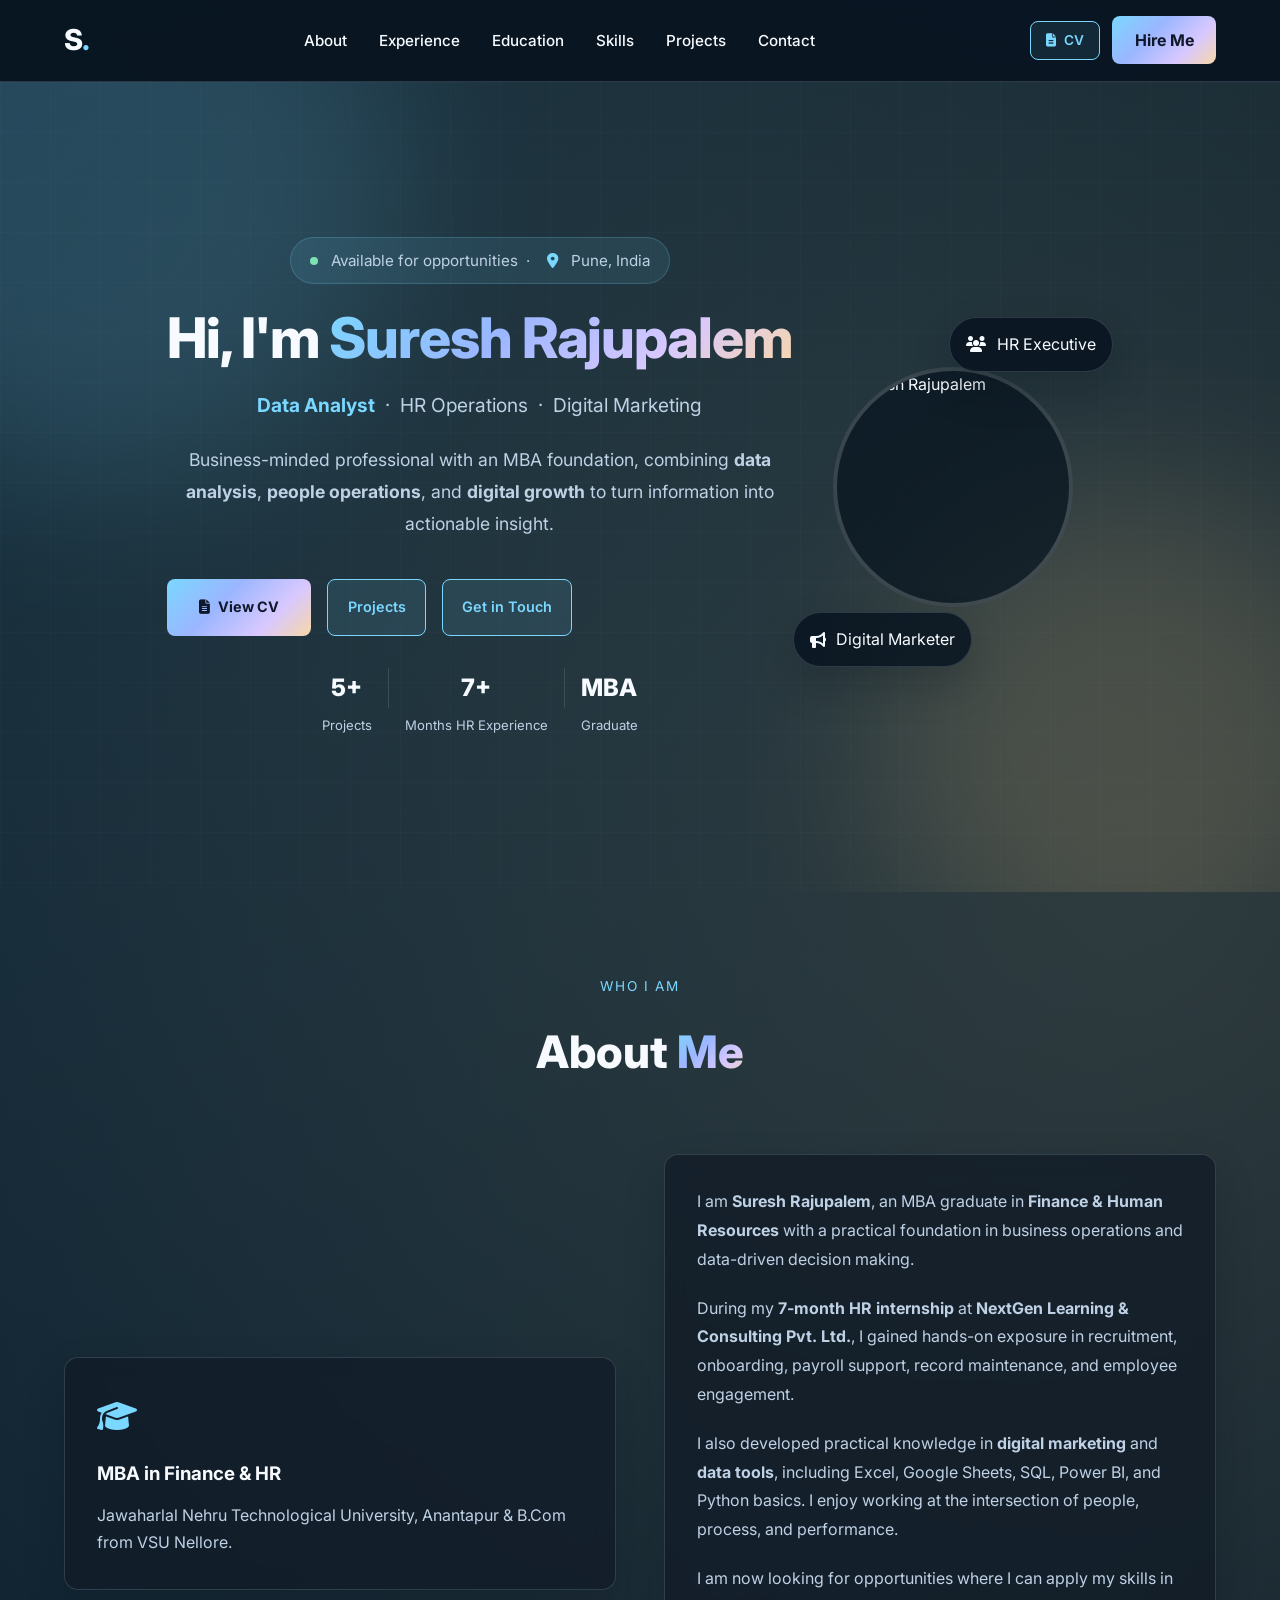
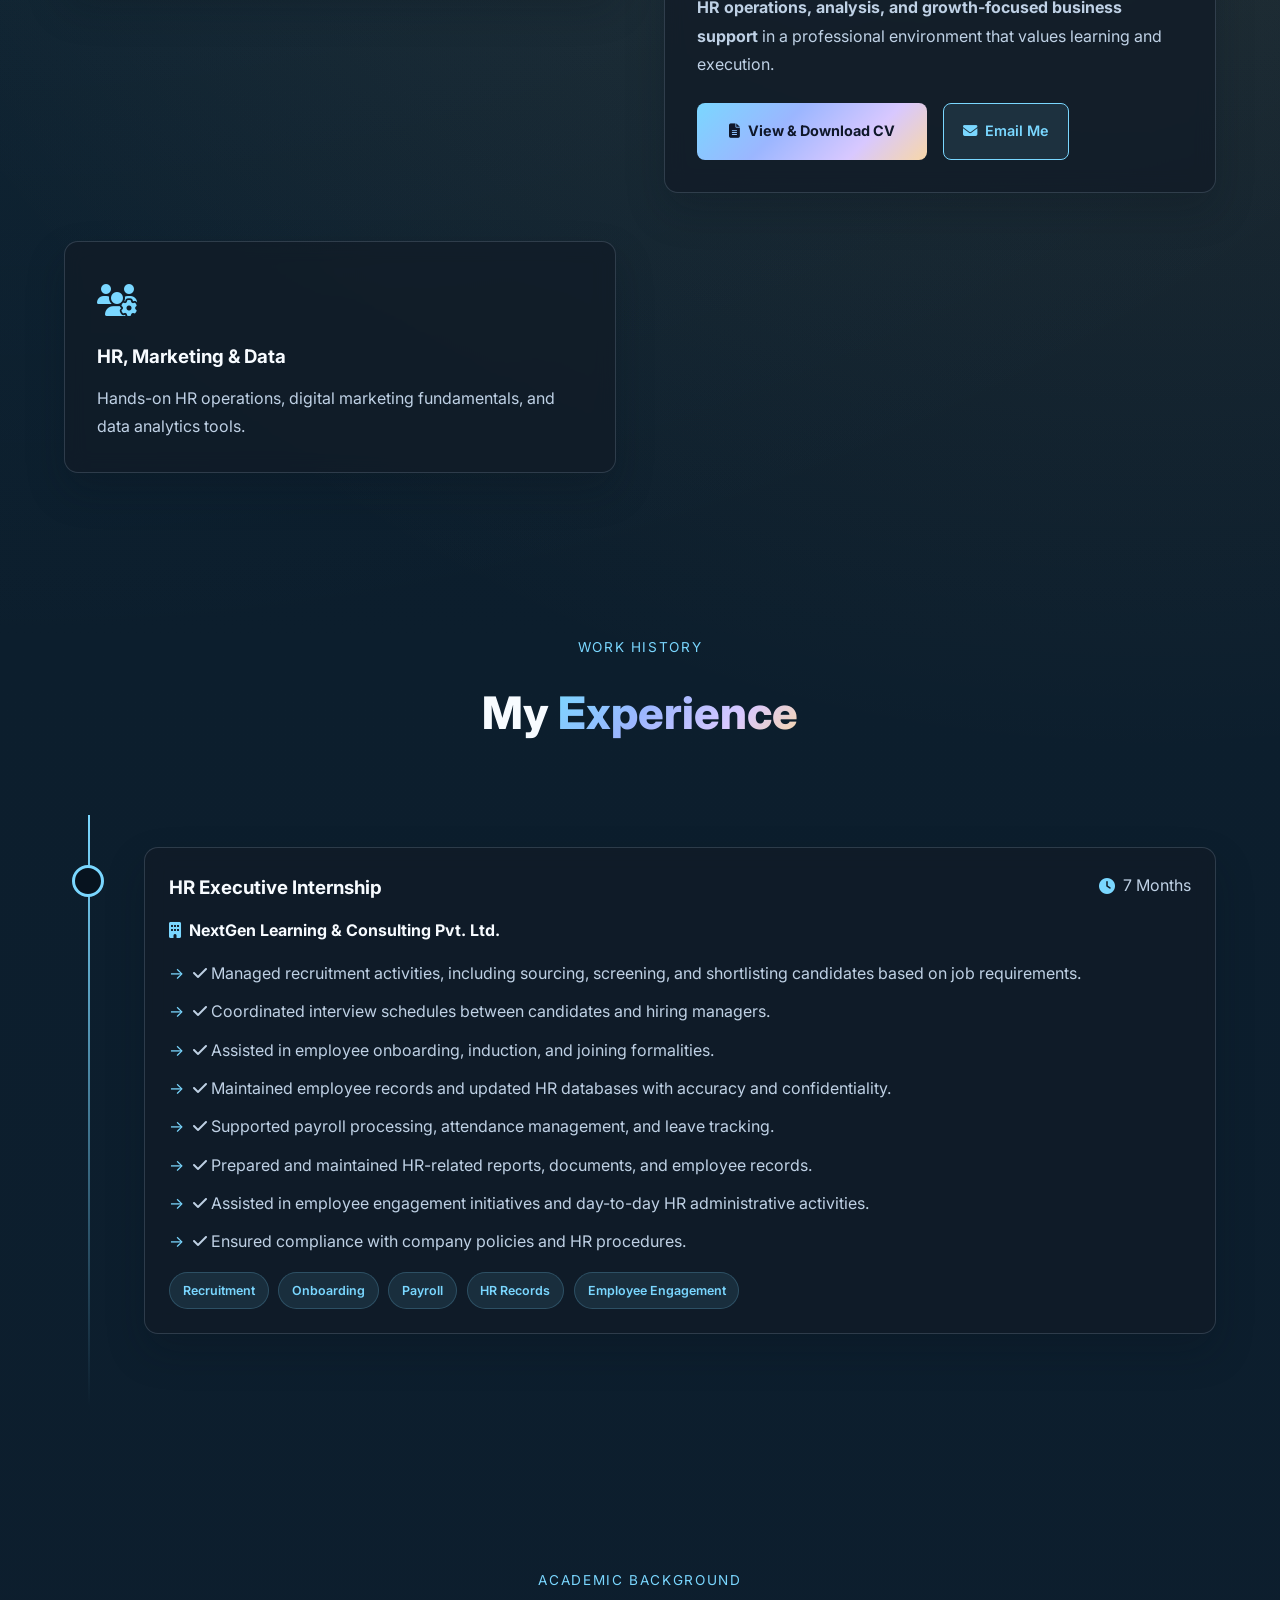
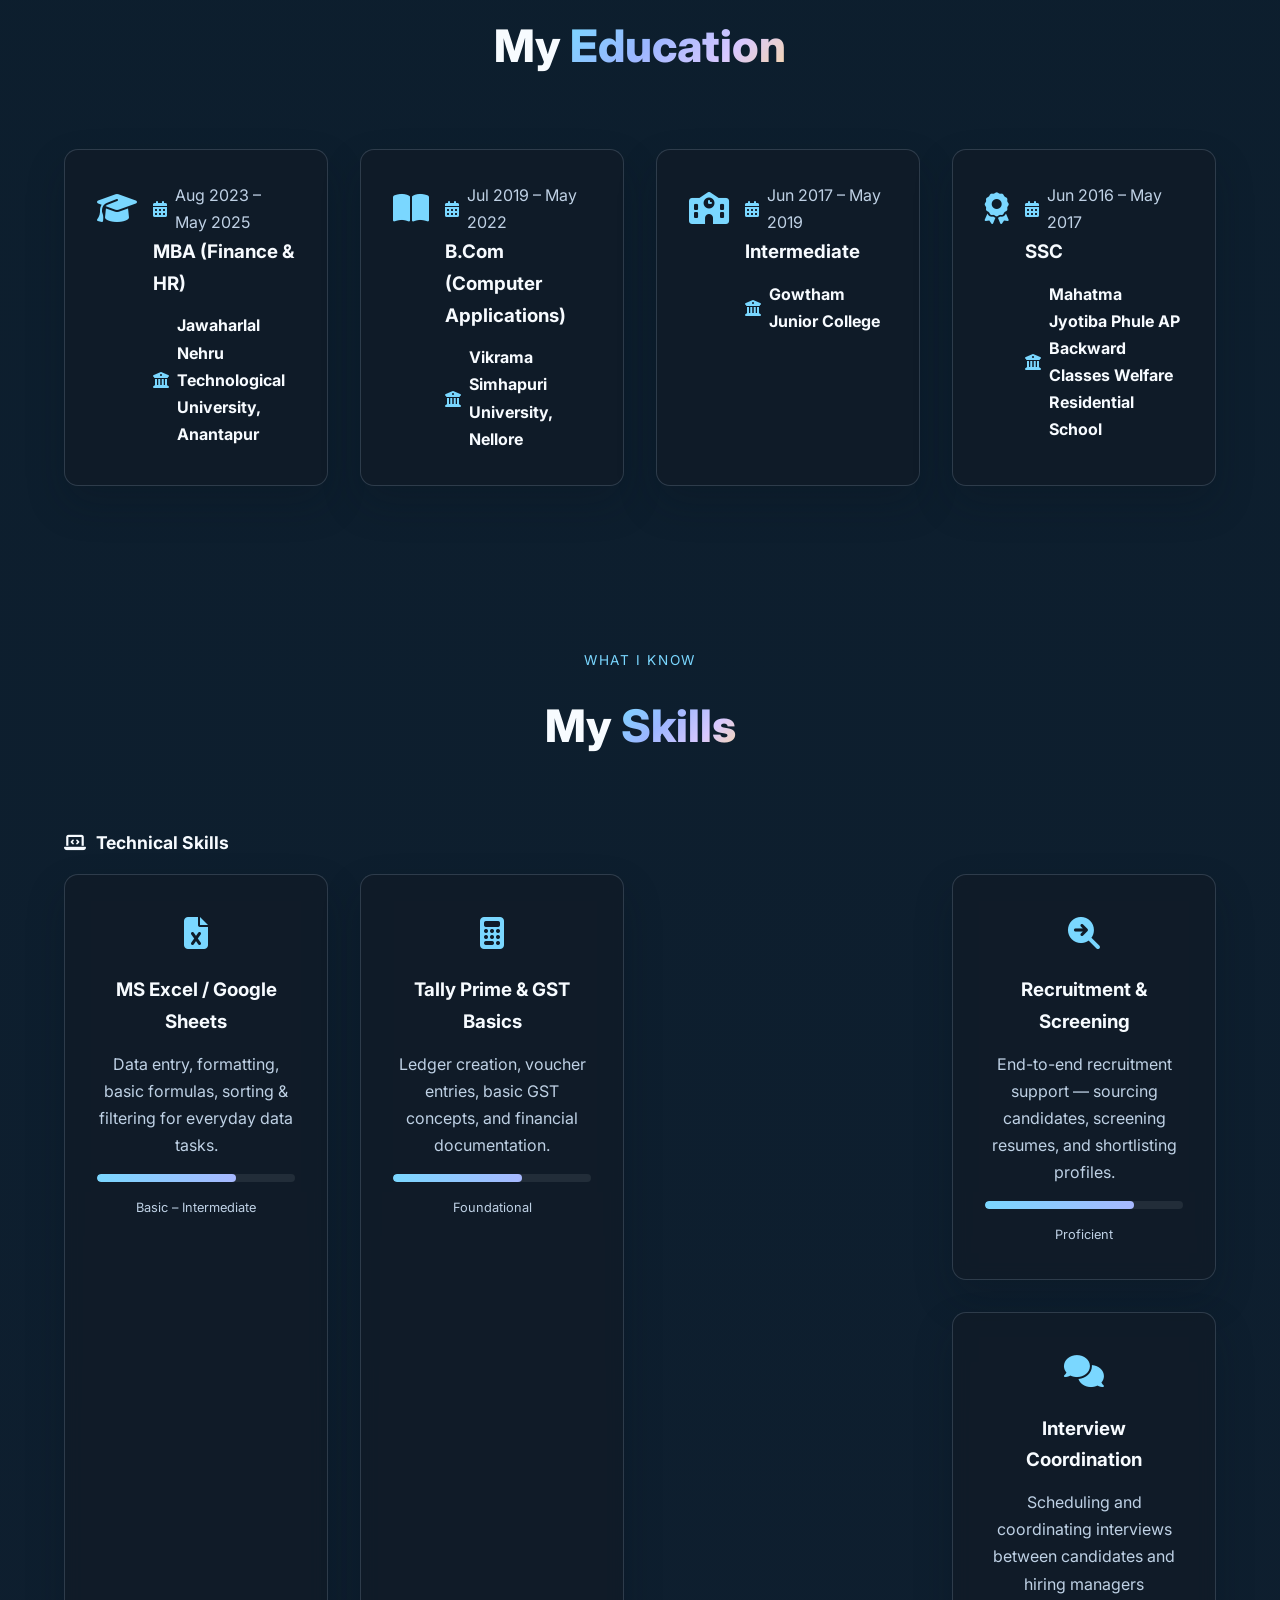
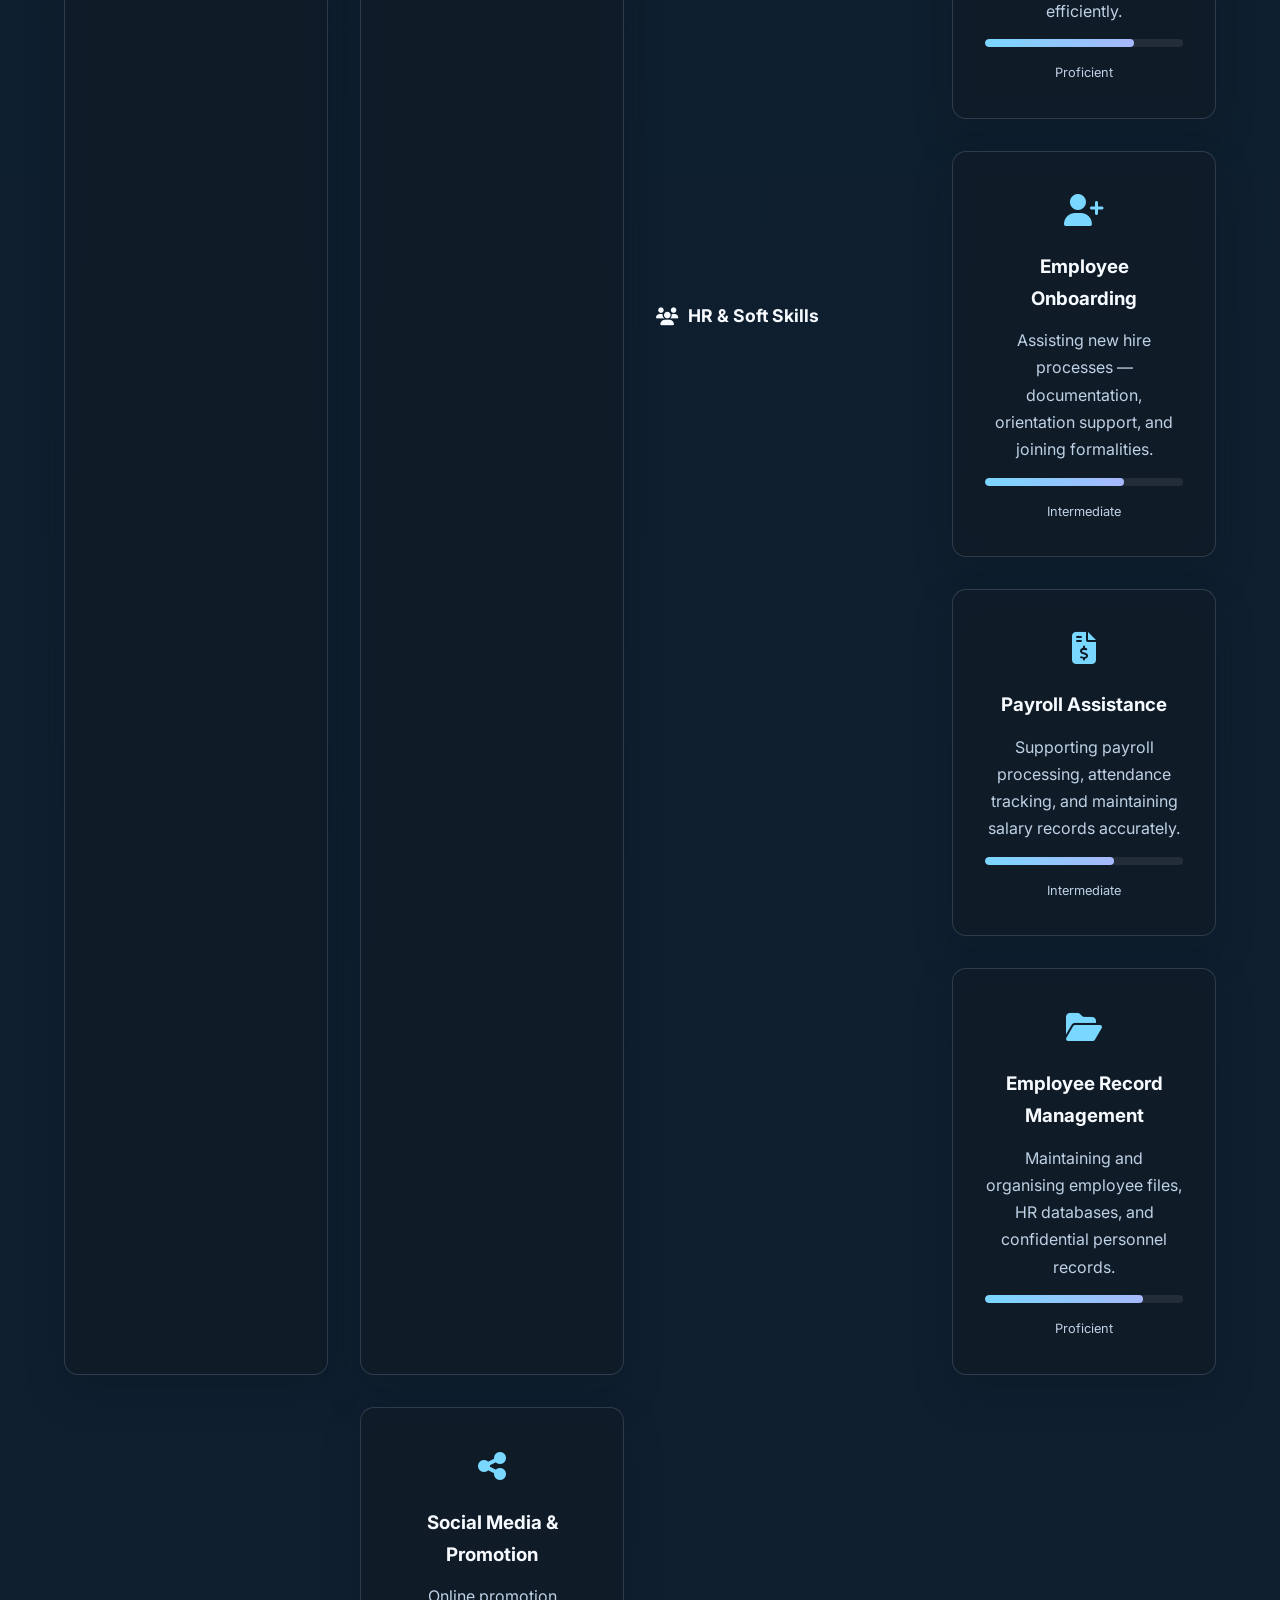
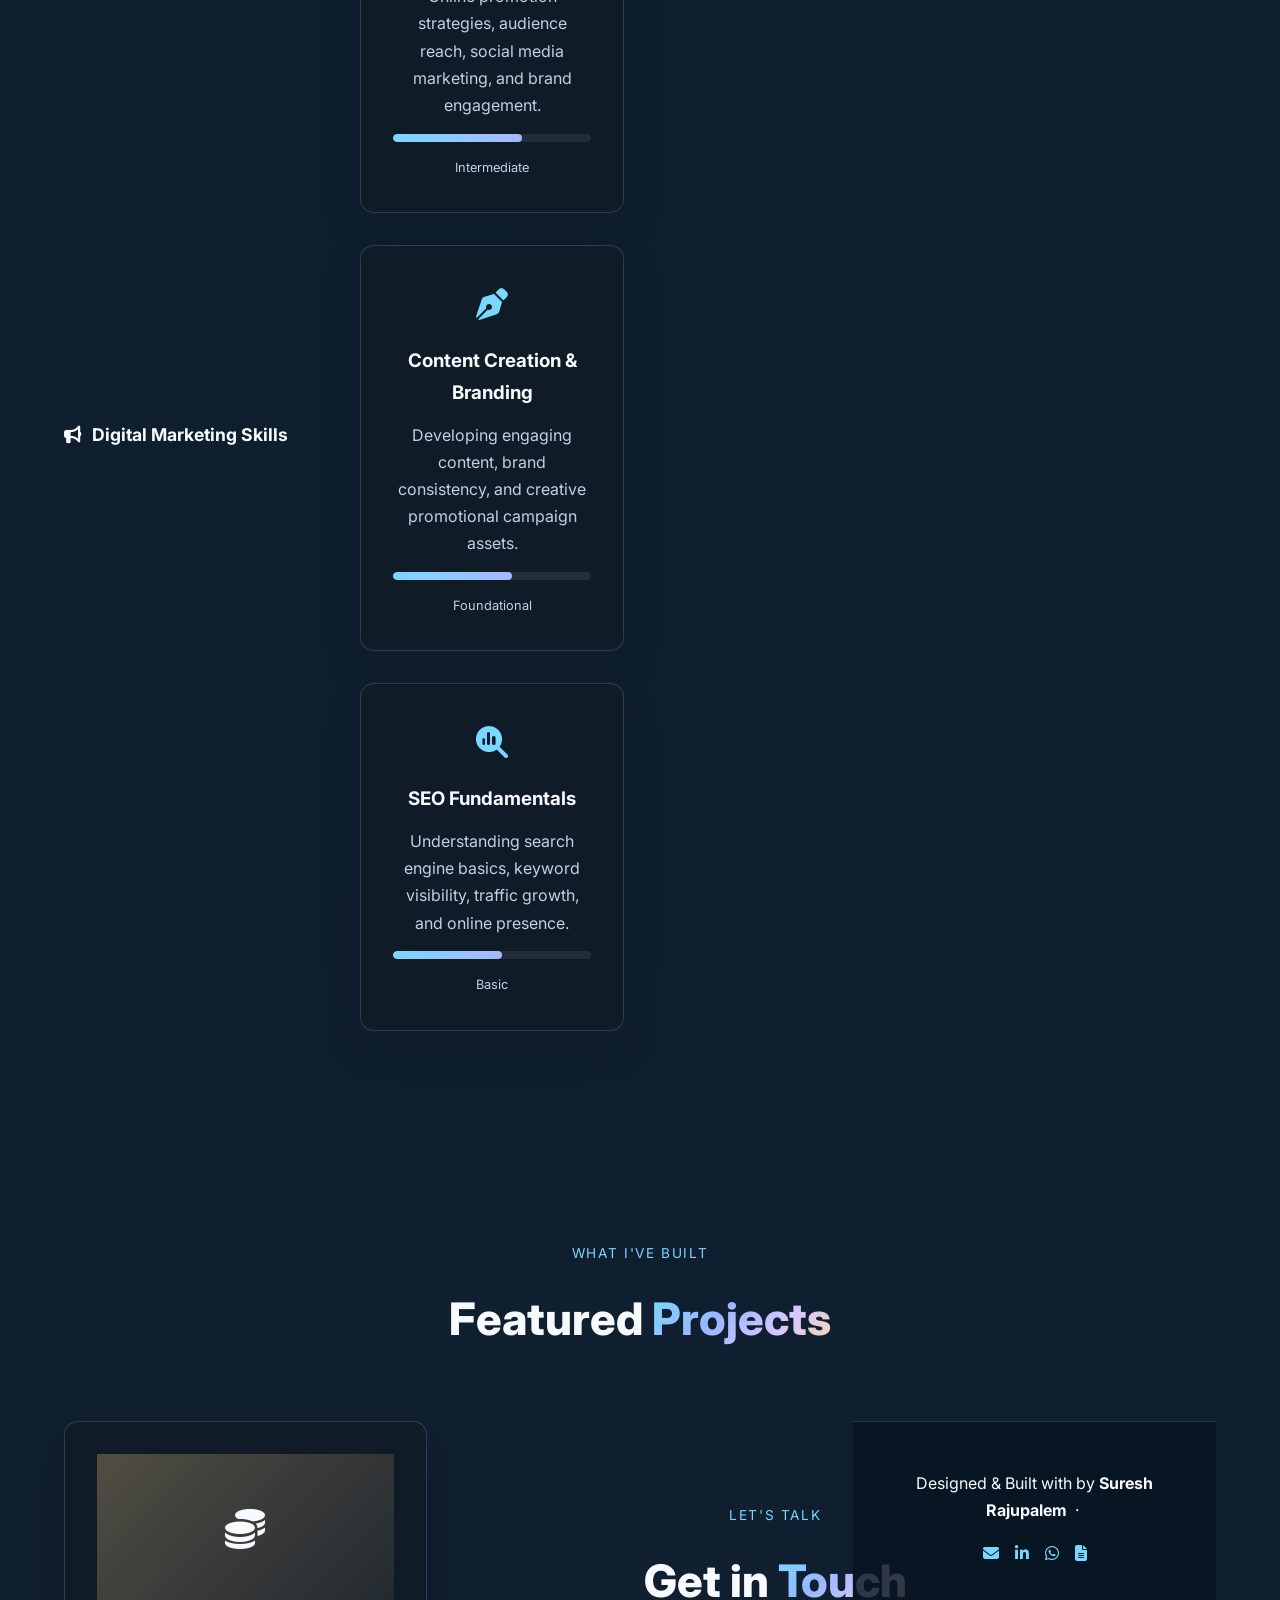
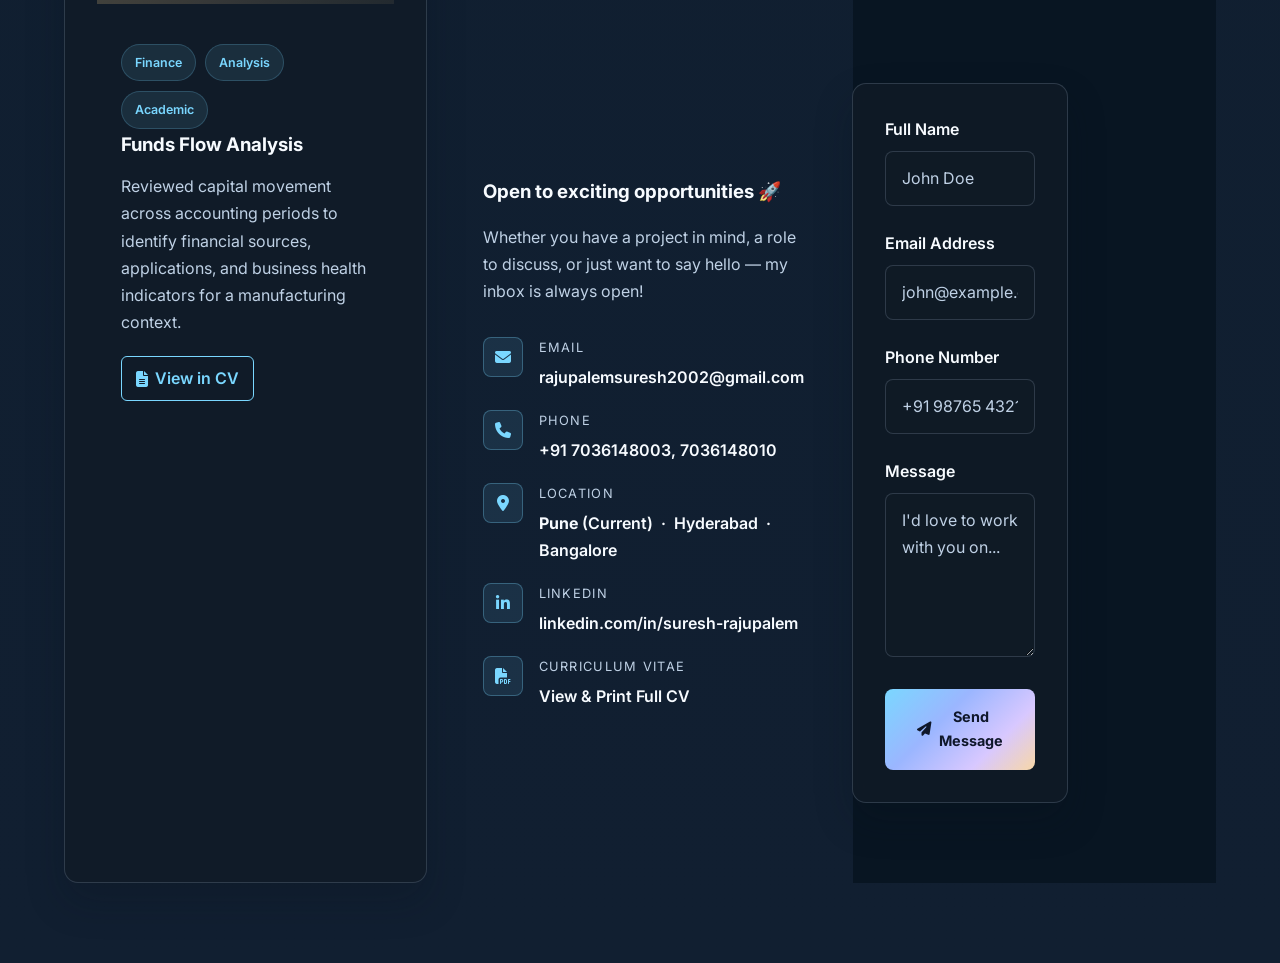
==== commit 0c6c16e7: "Update index.html" ====
--- a/index.html
+++ b/index.html
@@ -347,60 +347,6 @@
           </div>
         </article>
 
-        <article class="project-card glass-card" data-animate>
-          <div class="project-thumb thumb-blue"><i class="fa-solid fa-chart-bar"></i></div>
-          <div class="project-body">
-            <div class="project-tags">
-              <span class="tag">Power BI</span>
-              <span class="tag">Dashboard</span>
-              <span class="tag">Reporting</span>
-            </div>
-            <h3>Regional Sales Dashboard</h3>
-            <p>Built a sales performance dashboard to summarize revenue trends, product performance, and region-wise insights in a clearer, decision-ready format.</p>
-            <div class="project-links">
-              <a href="https://github.com/sureshrajupal/Suresh_Rajupalem" target="_blank" rel="noopener noreferrer" class="btn-link"><i class="fa-brands fa-github"></i> GitHub</a>
-              <a href="#home" class="btn-link btn-live"><i class="fa-solid fa-arrow-up-right-from-square"></i> Root</a>
-            </div>
-          </div>
-        </article>
-
-        <article class="project-card glass-card" data-animate>
-          <div class="project-thumb thumb-purple"><i class="fa-brands fa-python"></i></div>
-          <div class="project-body">
-            <div class="project-tags">
-              <span class="tag">Python</span>
-              <span class="tag">Pandas</span>
-              <span class="tag">Insights</span>
-            </div>
-            <h3>Customer Behaviour Analysis</h3>
-            <p>Used Python and data analysis techniques to explore patterns in large datasets and extract meaningful insights for customer trends and behaviour.</p>
-            <div class="project-links">
-              <a href="https://github.com/sureshrajupal/Suresh_Rajupalem" target="_blank" rel="noopener noreferrer" class="btn-link"><i class="fa-brands fa-github"></i> GitHub</a>
-              <a href="#home" class="btn-link btn-live"><i class="fa-solid fa-arrow-up-right-from-square"></i> Root</a>
-            </div>
-          </div>
-        </article>
-
-        <article class="project-card glass-card" data-animate>
-          <div class="project-thumb thumb-green"><i class="fa-solid fa-database"></i></div>
-          <div class="project-body">
-            <div class="project-tags">
-              <span class="tag">SQL</span>
-              <span class="tag">KPI</span>
-              <span class="tag">Business</span>
-            </div>
-            <h3>Business KPI SQL Analysis</h3>
-            <p>Structured multi-table SQL analysis to extract revenue, churn, and operational KPIs from relational data for clearer business reporting.</p>
-            <div class="project-links">
-              <a href="https://github.com/sureshrajupal/Suresh_Rajupalem" target="_blank" rel="noopener noreferrer" class="btn-link"><i class="fa-brands fa-github"></i> GitHub</a>
-              <a href="#home" class="btn-link btn-live"><i class="fa-solid fa-arrow-up-right-from-square"></i> Root</a>
-            </div>
-          </div>
-        </article>
-      </div>
-    </div>
-  </section>
-
   <section class="contact section" id="contact">
     <div class="container">
       <div class="section-header">
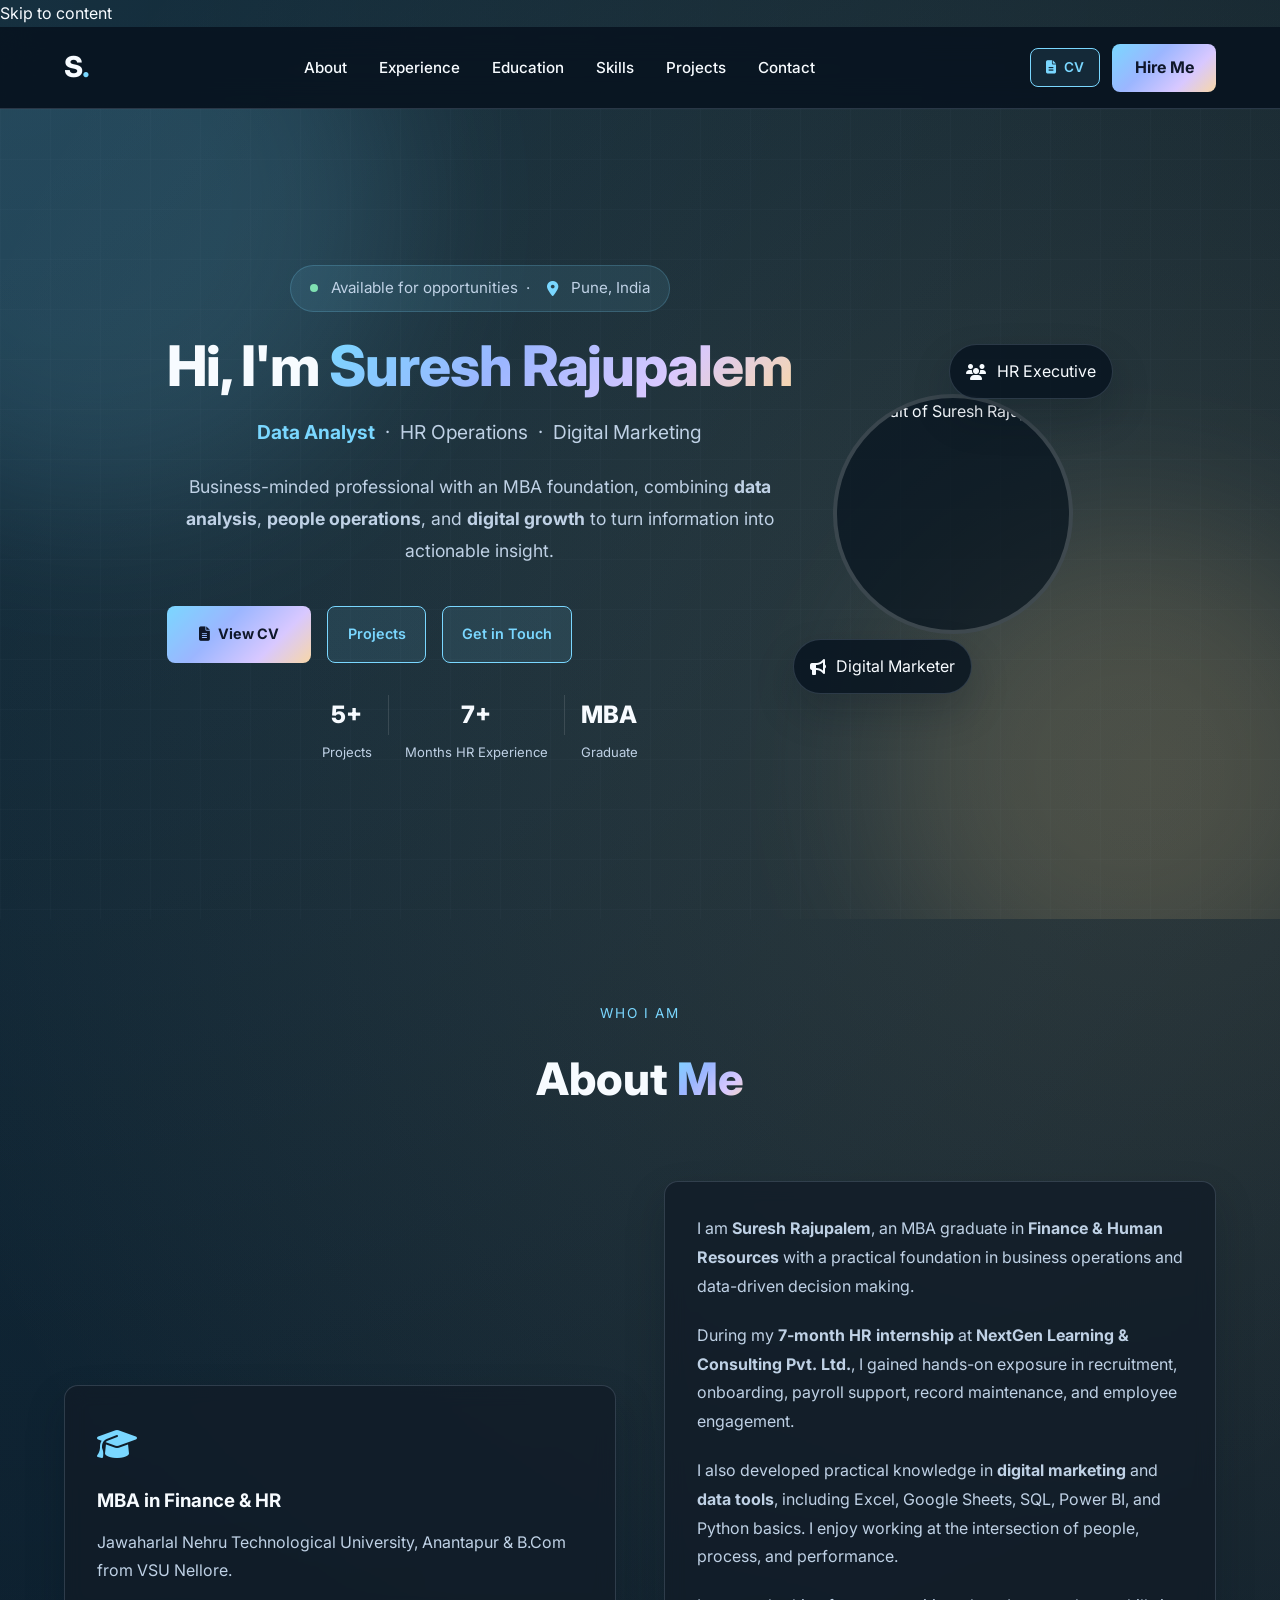
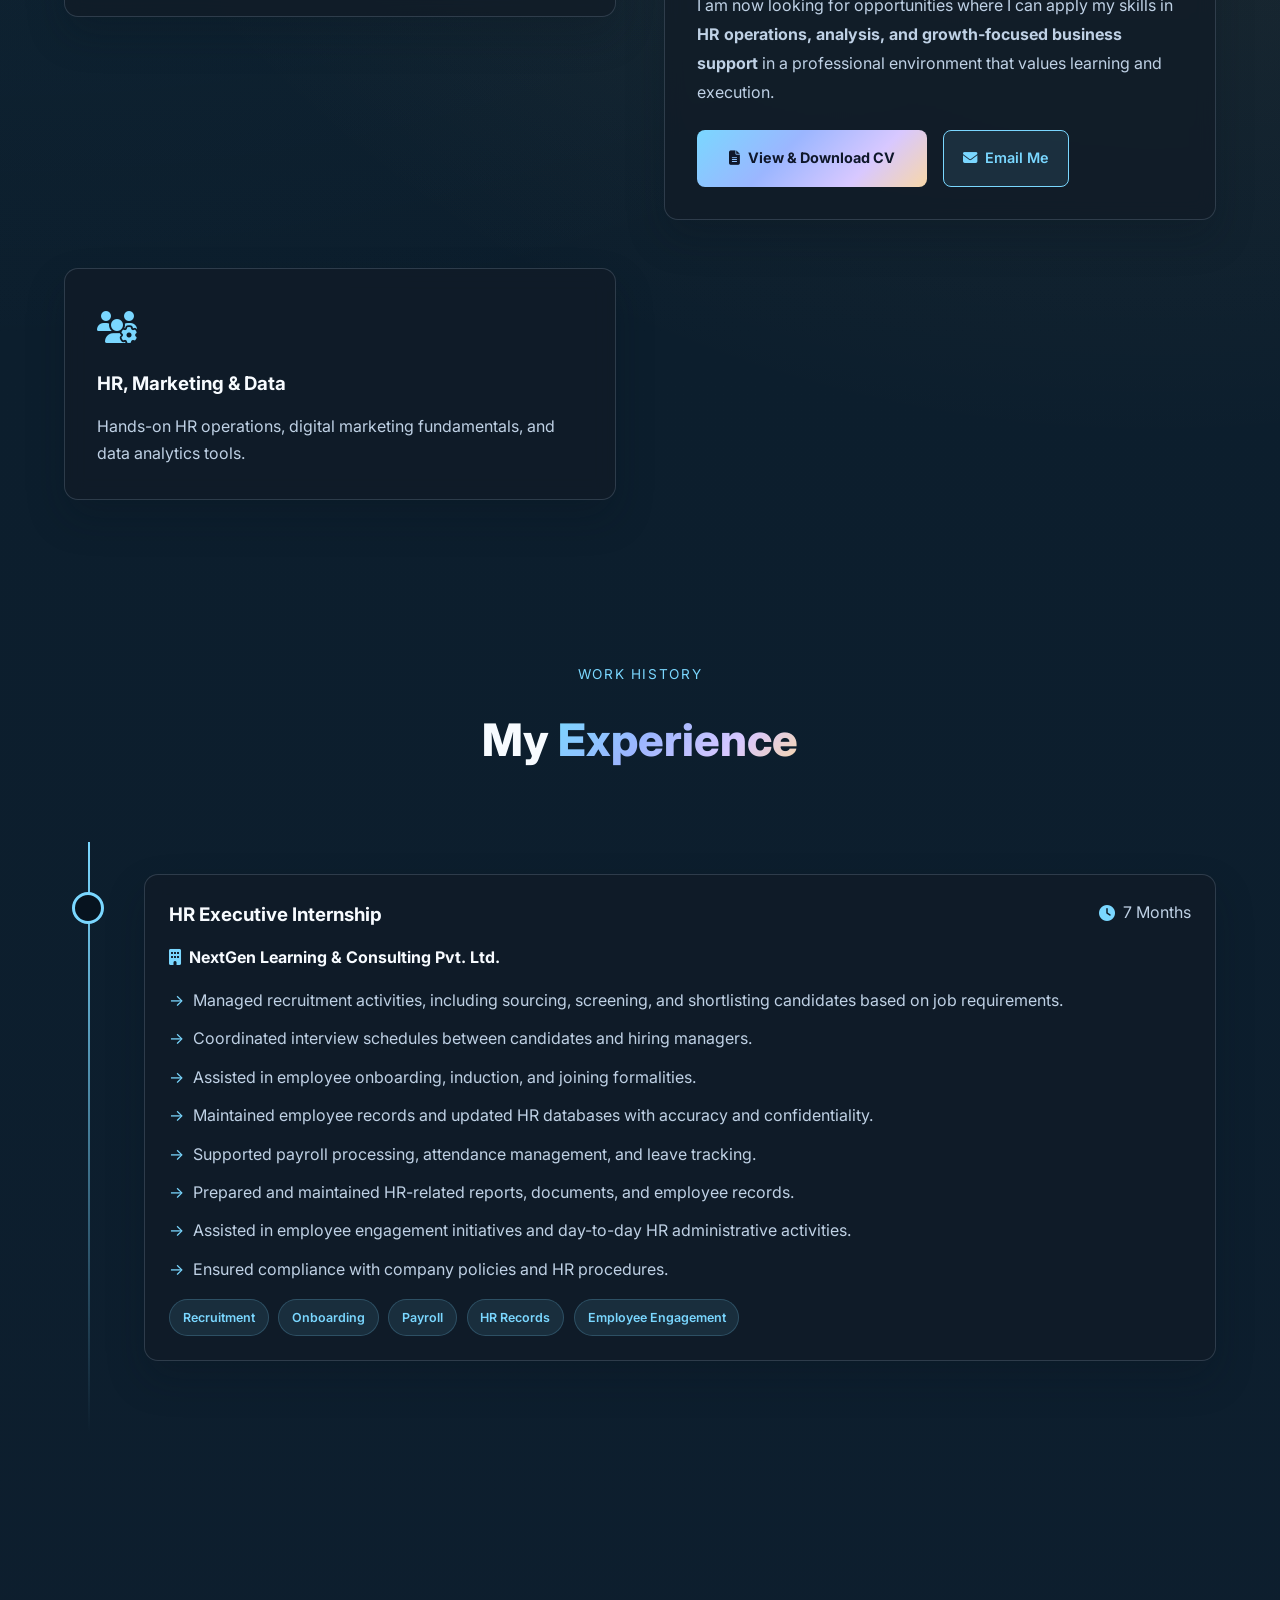
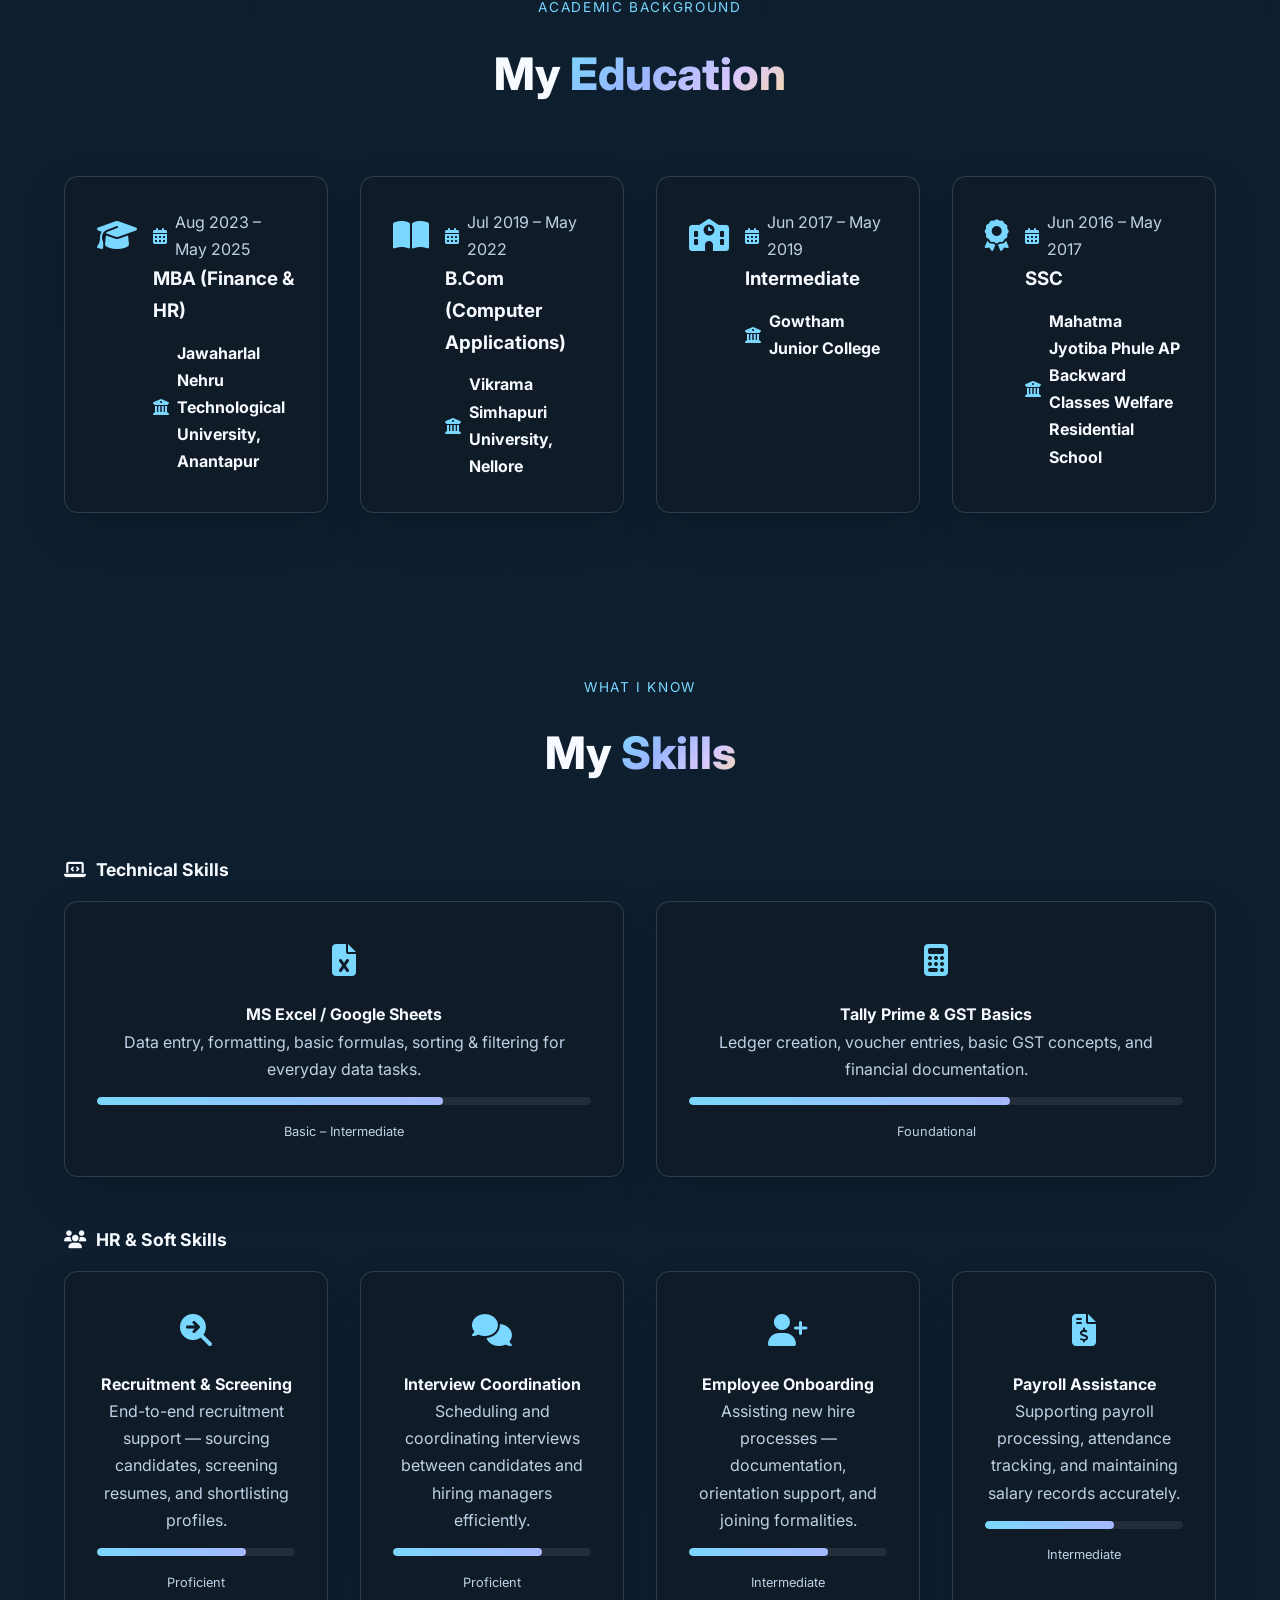
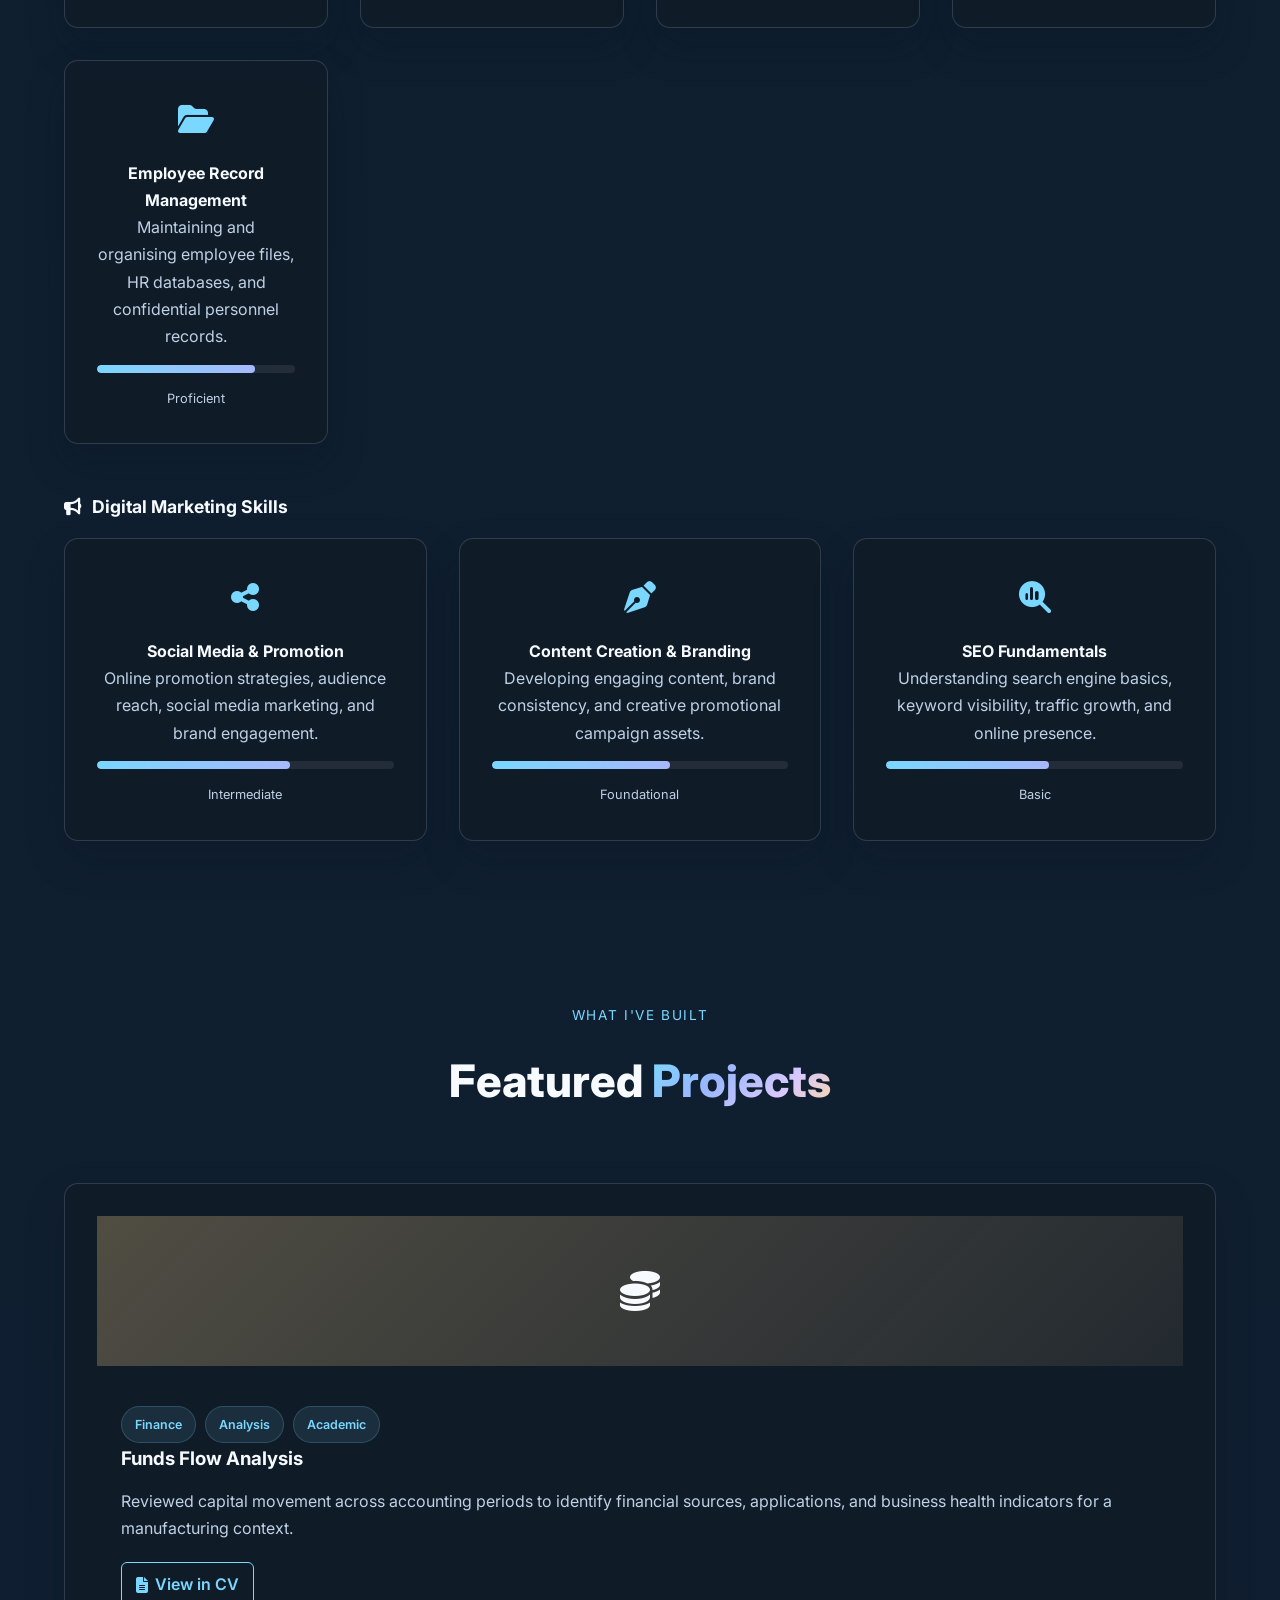
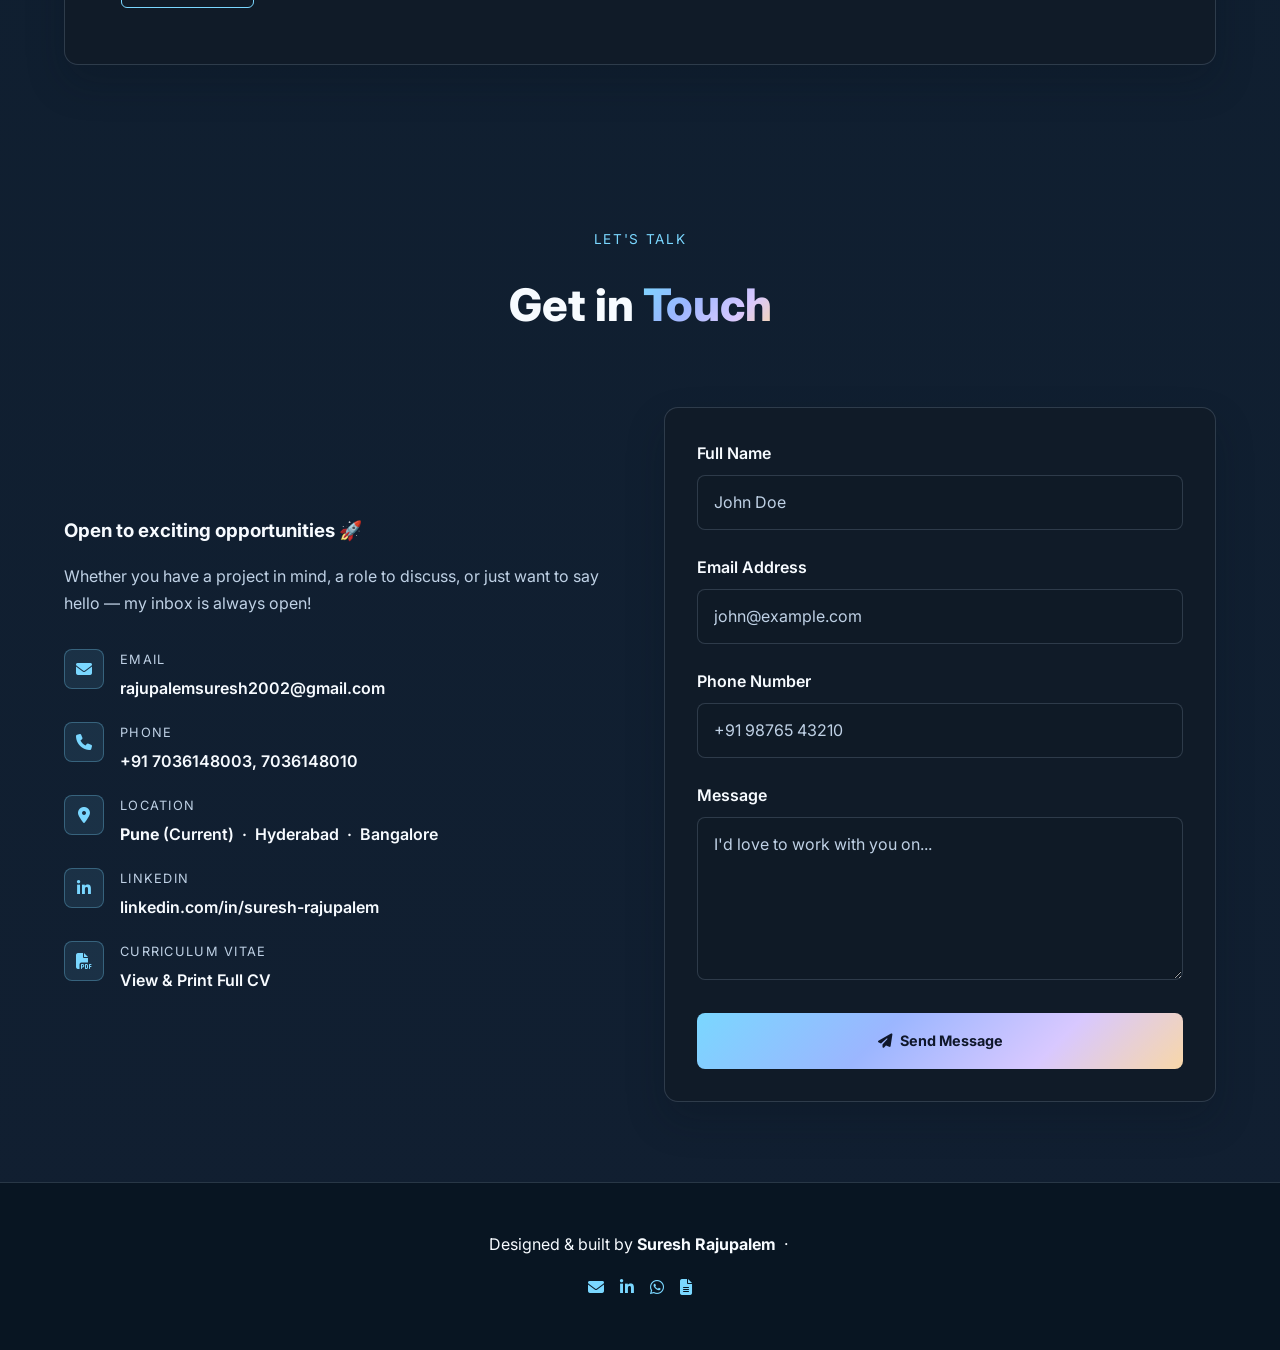
==== commit bbdf1b5d: "Improve portfolio page structure, accessibility, and metadata" ====
--- a/index.html
+++ b/index.html
@@ -2,21 +2,31 @@
 <html lang="en">
 <head>
   <meta charset="UTF-8" />
-  <meta name="viewport" content="width=device-width, initial-scale=1.0" />
-  <meta name="description" content="Suresh Rajupalem is a business-focused professional with experience in data analysis, HR operations, and digital marketing." />
+  <meta name="viewport" content="width=device-width, initial-scale=1" />
+  <meta name="description" content="Suresh Rajupalem is an MBA graduate with experience in HR operations, data analysis, and digital marketing. Explore his experience, skills, projects, and CV." />
+  <meta name="theme-color" content="#07131f" />
   <meta name="google-site-verification" content="WrKwyf42HLYD9T31nLaH6OLBky_6JZi7thzq_fCEgQs" />
   <link rel="canonical" href="https://sureshrajupal.github.io/Suresh_Rajupalem/" />
-  <title>Suresh Rajupalem | HR Operations & Data Analyst </title>
-  <link href="https://fonts.googleapis.com/css2?family=Inter:wght@300;400;500;600;700;800&family=Space+Grotesk:wght@400;500;600;700&display=swap" rel="stylesheet" />
+  <meta property="og:type" content="website" />
+  <meta property="og:title" content="Suresh Rajupalem | HR Operations &amp; Data Analyst" />
+  <meta property="og:description" content="MBA graduate combining HR operations, data analysis, and digital marketing." />
+  <meta property="og:url" content="https://sureshrajupal.github.io/Suresh_Rajupalem/" />
+  <title>Suresh Rajupalem | HR Operations &amp; Data Analyst</title>
+  <link rel="preconnect" href="https://fonts.googleapis.com" />
+  <link rel="preconnect" href="https://fonts.gstatic.com" crossorigin />
+  <link rel="preconnect" href="https://cdnjs.cloudflare.com" />
+  <link href="https://fonts.googleapis.com/css2?family=Inter:wght@300;400;500;600;700;800&amp;family=Space+Grotesk:wght@400;500;600;700&amp;display=swap" rel="stylesheet" />
   <link rel="stylesheet" href="https://cdnjs.cloudflare.com/ajax/libs/font-awesome/6.5.0/css/all.min.css" />
   <link rel="stylesheet" href="style.css" />
-  <script type="text/javascript" src="https://cdn.jsdelivr.net/npm/@emailjs/browser@3/dist/email.min.js"></script>
+  <script src="https://cdn.jsdelivr.net/npm/@emailjs/browser@3/dist/email.min.js" defer></script>
+  <script src="script.js" defer></script>
 </head>
 <body>
-
-  <nav class="navbar" id="navbar">
+  <a class="skip-link" href="#main-content">Skip to content</a>
+
+  <nav class="navbar" id="navbar" aria-label="Main navigation">
     <div class="nav-container">
-      <a href="#home" class="nav-logo">S<span>.</span></a>
+      <a href="#home" class="nav-logo" aria-label="Suresh Rajupalem, home">S<span>.</span></a>
       <ul class="nav-links">
         <li><a href="#about">About</a></li>
         <li><a href="#experience">Experience</a></li>
@@ -26,419 +36,246 @@
         <li><a href="#contact">Contact</a></li>
       </ul>
       <div class="nav-actions">
-        <a href="cv.html" target="_blank" class="btn btn-outline btn-small">
-          <i class="fa-solid fa-file-lines"></i> CV
+        <a href="cv.html" target="_blank" rel="noopener noreferrer" class="btn btn-outline btn-small">
+          <i class="fa-solid fa-file-lines" aria-hidden="true"></i> CV
         </a>
-        <button class="nav-cta" onclick="document.getElementById('contact').scrollIntoView({behavior:'smooth'})">
-          Hire Me
-        </button>
-      </div>
-      <button class="hamburger" id="hamburger" aria-label="Toggle menu">
+        <a class="nav-cta" href="#contact">Hire Me</a>
+      </div>
+      <button class="hamburger" id="hamburger" type="button" aria-label="Toggle navigation menu" aria-controls="mobile-menu">
         <span></span><span></span><span></span>
       </button>
     </div>
   </nav>
 
-  <section class="hero" id="home">
-    <div class="hero-bg">
-      <div class="blob blob-1"></div>
-      <div class="blob blob-2"></div>
-      <div class="grid-overlay"></div>
-    </div>
-    <div class="hero-content">
-      <p class="hero-eyebrow"><span class="dot"></span> Available for opportunities &nbsp;·&nbsp; <i class="fa-solid fa-location-dot"></i> Pune, India</p>
-      <h1 class="hero-title">
-        Hi, I'm <span class="gradient-text">Suresh Rajupalem</span>
-      </h1>
-      <p class="hero-subtitle">
-        <span class="role-cycle" id="roleCycle">Data Analyst</span>
-        &nbsp;·&nbsp; HR Operations &nbsp;·&nbsp; Digital Marketing
-      </p>
-      <p class="hero-desc">
-        Business-minded professional with an MBA foundation, combining <strong>data analysis</strong>, <strong>people operations</strong>, and <strong>digital growth</strong> to turn information into actionable insight.
-      </p>
-      <div class="hero-btns">
-        <a href="cv.html" target="_blank" class="btn btn-primary"><i class="fa-solid fa-file-lines"></i> View CV</a>
-        <a href="#projects" class="btn btn-outline">Projects</a>
-        <a href="#contact" class="btn btn-outline">Get in Touch</a>
-      </div>
-      <div class="hero-stats">
-        <div class="stat"><span class="stat-num">5+</span><span class="stat-label">Projects</span></div>
-        <div class="stat-divider"></div>
-        <div class="stat"><span class="stat-num">7+</span><span class="stat-label">Months HR Experience</span></div>
-        <div class="stat-divider"></div>
-        <div class="stat"><span class="stat-num">MBA</span><span class="stat-label">Graduate</span></div>
-      </div>
-    </div>
-    <div class="hero-visual">
-      <div class="avatar">
-        <div class="avatar-inner">
-          <img src="assets/profile.jpg" alt="Suresh Rajupalem" class="avatar-photo" />
-        </div>
-      </div>
-      <div class="floating-card card-top">
-        <i class="fa-solid fa-users"></i>
-        <span>HR Executive</span>
-      </div>
-      <div class="floating-card card-bottom">
-        <i class="fa-solid fa-bullhorn"></i>
-        <span>Digital Marketer</span>
-      </div>
-    </div>
-  </section>
-
-  <section class="about section" id="about">
-    <div class="container">
-      <div class="section-header">
-        <p class="section-tag">Who I Am</p>
-        <h2 class="section-title">About <span class="gradient-text">Me</span></h2>
-      </div>
-      <div class="about-grid">
-        <div class="about-card glass-card" data-animate>
-          <div class="about-icon"><i class="fa-solid fa-graduation-cap"></i></div>
-          <h3>MBA in Finance &amp; HR</h3>
-          <p>Jawaharlal Nehru Technological University, Anantapur &amp; B.Com from VSU Nellore.</p>
-        </div>
-        <div class="about-main glass-card" data-animate>
-          <p>
-            I am <strong>Suresh Rajupalem</strong>, an MBA graduate in <strong>Finance &amp; Human Resources</strong> with a practical foundation in business operations and data-driven decision making.
-          </p>
-          <p>
-            During my <strong>7-month HR internship</strong> at <strong>NextGen Learning &amp; Consulting Pvt. Ltd.</strong>, I gained hands-on exposure in recruitment, onboarding, payroll support, record maintenance, and employee engagement.
-          </p>
-          <p>
-            I also developed practical knowledge in <strong>digital marketing</strong> and <strong>data tools</strong>, including Excel, Google Sheets, SQL, Power BI, and Python basics. I enjoy working at the intersection of people, process, and performance.
-          </p>
-          <p>
-            I am now looking for opportunities where I can apply my skills in <strong>HR operations, analysis, and growth-focused business support</strong> in a professional environment that values learning and execution.
-          </p>
-          <div class="about-actions">
-            <a href="cv.html" target="_blank" class="btn btn-primary">
-              <i class="fa-solid fa-file-lines"></i> View &amp; Download CV
-            </a>
-            <a href="https://mail.google.com/mail/?view=cm&fs=1&to=rajupalemsuresh2002@gmail.com&su=Portfolio%20Inquiry" target="_blank" rel="noopener noreferrer" class="btn btn-outline">
-              <i class="fa-solid fa-envelope"></i> Email Me
-            </a>
-          </div>
-        </div>
-        <div class="about-card glass-card" data-animate>
-          <div class="about-icon"><i class="fa-solid fa-users-gear"></i></div>
-          <h3>HR, Marketing &amp; Data</h3>
-          <p>Hands-on HR operations, digital marketing fundamentals, and data analytics tools.</p>
-        </div>
-      </div>
-    </div>
-  </section>
-
-  <section class="experience section" id="experience">
-    <div class="container">
-      <div class="section-header">
-        <p class="section-tag">Work History</p>
-        <h2 class="section-title">My <span class="gradient-text">Experience</span></h2>
-      </div>
-
-      <div class="timeline">
-        <div class="timeline-item" data-animate>
-          <div class="timeline-dot"></div>
-          <div class="timeline-card glass-card">
-            <div class="timeline-header">
-              <div class="timeline-title-group">
-                <h3 class="timeline-role">HR Executive <span class="badge-intern">Internship</span></h3>
-                <p class="timeline-company">
-                  <i class="fa-solid fa-building"></i> NextGen Learning &amp; Consulting Pvt. Ltd.
-                </p>
+  <main id="main-content">
+    <section class="hero" id="home" aria-labelledby="hero-title">
+      <div class="hero-bg" aria-hidden="true">
+        <div class="blob blob-1"></div>
+        <div class="blob blob-2"></div>
+        <div class="grid-overlay"></div>
+      </div>
+      <div class="hero-content">
+        <p class="hero-eyebrow"><span class="dot" aria-hidden="true"></span> Available for opportunities &nbsp;·&nbsp; <i class="fa-solid fa-location-dot" aria-hidden="true"></i> Pune, India</p>
+        <h1 class="hero-title" id="hero-title">Hi, I'm <span class="gradient-text">Suresh Rajupalem</span></h1>
+        <p class="hero-subtitle">
+          <span class="role-cycle" id="roleCycle">Data Analyst</span>
+          &nbsp;·&nbsp; HR Operations &nbsp;·&nbsp; Digital Marketing
+        </p>
+        <p class="hero-desc">
+          Business-minded professional with an MBA foundation, combining <strong>data analysis</strong>, <strong>people operations</strong>, and <strong>digital growth</strong> to turn information into actionable insight.
+        </p>
+        <div class="hero-btns">
+          <a href="cv.html" target="_blank" rel="noopener noreferrer" class="btn btn-primary"><i class="fa-solid fa-file-lines" aria-hidden="true"></i> View CV</a>
+          <a href="#projects" class="btn btn-outline">Projects</a>
+          <a href="#contact" class="btn btn-outline">Get in Touch</a>
+        </div>
+        <div class="hero-stats" aria-label="Career highlights">
+          <div class="stat"><span class="stat-num">5+</span><span class="stat-label">Projects</span></div>
+          <div class="stat-divider" aria-hidden="true"></div>
+          <div class="stat"><span class="stat-num">7+</span><span class="stat-label">Months HR Experience</span></div>
+          <div class="stat-divider" aria-hidden="true"></div>
+          <div class="stat"><span class="stat-num">MBA</span><span class="stat-label">Graduate</span></div>
+        </div>
+      </div>
+      <div class="hero-visual" aria-label="Profile photo and professional roles">
+        <div class="avatar">
+          <div class="avatar-inner">
+            <img src="assets/profile.jpg" alt="Portrait of Suresh Rajupalem" class="avatar-photo" width="240" height="240" fetchpriority="high" />
+          </div>
+        </div>
+        <div class="floating-card card-top"><i class="fa-solid fa-users" aria-hidden="true"></i><span>HR Executive</span></div>
+        <div class="floating-card card-bottom"><i class="fa-solid fa-bullhorn" aria-hidden="true"></i><span>Digital Marketer</span></div>
+      </div>
+    </section>
+
+    <section class="about section" id="about" aria-labelledby="about-title">
+      <div class="container">
+        <div class="section-header">
+          <p class="section-tag">Who I Am</p>
+          <h2 class="section-title" id="about-title">About <span class="gradient-text">Me</span></h2>
+        </div>
+        <div class="about-grid">
+          <div class="about-card glass-card" data-animate>
+            <div class="about-icon" aria-hidden="true"><i class="fa-solid fa-graduation-cap"></i></div>
+            <h3>MBA in Finance &amp; HR</h3>
+            <p>Jawaharlal Nehru Technological University, Anantapur &amp; B.Com from VSU Nellore.</p>
+          </div>
+          <div class="about-main glass-card" data-animate>
+            <p>I am <strong>Suresh Rajupalem</strong>, an MBA graduate in <strong>Finance &amp; Human Resources</strong> with a practical foundation in business operations and data-driven decision making.</p>
+            <p>During my <strong>7-month HR internship</strong> at <strong>NextGen Learning &amp; Consulting Pvt. Ltd.</strong>, I gained hands-on exposure in recruitment, onboarding, payroll support, record maintenance, and employee engagement.</p>
+            <p>I also developed practical knowledge in <strong>digital marketing</strong> and <strong>data tools</strong>, including Excel, Google Sheets, SQL, Power BI, and Python basics. I enjoy working at the intersection of people, process, and performance.</p>
+            <p>I am now looking for opportunities where I can apply my skills in <strong>HR operations, analysis, and growth-focused business support</strong> in a professional environment that values learning and execution.</p>
+            <div class="about-actions">
+              <a href="cv.html" target="_blank" rel="noopener noreferrer" class="btn btn-primary"><i class="fa-solid fa-file-lines" aria-hidden="true"></i> View &amp; Download CV</a>
+              <a href="mailto:rajupalemsuresh2002@gmail.com?subject=Portfolio%20Inquiry" class="btn btn-outline"><i class="fa-solid fa-envelope" aria-hidden="true"></i> Email Me</a>
+            </div>
+          </div>
+          <div class="about-card glass-card" data-animate>
+            <div class="about-icon" aria-hidden="true"><i class="fa-solid fa-users-gear"></i></div>
+            <h3>HR, Marketing &amp; Data</h3>
+            <p>Hands-on HR operations, digital marketing fundamentals, and data analytics tools.</p>
+          </div>
+        </div>
+      </div>
+    </section>
+
+    <section class="experience section" id="experience" aria-labelledby="experience-title">
+      <div class="container">
+        <div class="section-header">
+          <p class="section-tag">Work History</p>
+          <h2 class="section-title" id="experience-title">My <span class="gradient-text">Experience</span></h2>
+        </div>
+        <div class="timeline">
+          <article class="timeline-item" data-animate>
+            <div class="timeline-dot" aria-hidden="true"></div>
+            <div class="timeline-card glass-card">
+              <div class="timeline-header">
+                <div class="timeline-title-group">
+                  <h3 class="timeline-role">HR Executive <span class="badge-intern">Internship</span></h3>
+                  <p class="timeline-company"><i class="fa-solid fa-building" aria-hidden="true"></i> NextGen Learning &amp; Consulting Pvt. Ltd.</p>
+                </div>
+                <div class="timeline-meta"><span class="timeline-duration"><i class="fa-solid fa-clock" aria-hidden="true"></i> 7 Months</span></div>
               </div>
-              <div class="timeline-meta">
-                <span class="timeline-duration">
-                  <i class="fa-solid fa-clock"></i> 7 Months
-                </span>
+              <ul class="timeline-responsibilities">
+                <li>Managed recruitment activities, including sourcing, screening, and shortlisting candidates based on job requirements.</li>
+                <li>Coordinated interview schedules between candidates and hiring managers.</li>
+                <li>Assisted in employee onboarding, induction, and joining formalities.</li>
+                <li>Maintained employee records and updated HR databases with accuracy and confidentiality.</li>
+                <li>Supported payroll processing, attendance management, and leave tracking.</li>
+                <li>Prepared and maintained HR-related reports, documents, and employee records.</li>
+                <li>Assisted in employee engagement initiatives and day-to-day HR administrative activities.</li>
+                <li>Ensured compliance with company policies and HR procedures.</li>
+              </ul>
+              <div class="timeline-tags" aria-label="Experience areas">
+                <span class="tag">Recruitment</span><span class="tag">Onboarding</span><span class="tag">Payroll</span><span class="tag">HR Records</span><span class="tag">Employee Engagement</span>
               </div>
             </div>
-
-            <ul class="timeline-responsibilities">
-              <li><i class="fa-solid fa-check"></i> Managed recruitment activities, including sourcing, screening, and shortlisting candidates based on job requirements.</li>
-              <li><i class="fa-solid fa-check"></i> Coordinated interview schedules between candidates and hiring managers.</li>
-              <li><i class="fa-solid fa-check"></i> Assisted in employee onboarding, induction, and joining formalities.</li>
-              <li><i class="fa-solid fa-check"></i> Maintained employee records and updated HR databases with accuracy and confidentiality.</li>
-              <li><i class="fa-solid fa-check"></i> Supported payroll processing, attendance management, and leave tracking.</li>
-              <li><i class="fa-solid fa-check"></i> Prepared and maintained HR-related reports, documents, and employee records.</li>
-              <li><i class="fa-solid fa-check"></i> Assisted in employee engagement initiatives and day-to-day HR administrative activities.</li>
-              <li><i class="fa-solid fa-check"></i> Ensured compliance with company policies and HR procedures.</li>
-            </ul>
-
-            <div class="timeline-tags">
-              <span class="tag">Recruitment</span>
-              <span class="tag">Onboarding</span>
-              <span class="tag">Payroll</span>
-              <span class="tag">HR Records</span>
-              <span class="tag">Employee Engagement</span>
-            </div>
-          </div>
-        </div>
-      </div>
-    </div>
-  </section>
-
-  <section class="education section" id="education">
-    <div class="container">
-      <div class="section-header">
-        <p class="section-tag">Academic Background</p>
-        <h2 class="section-title">My <span class="gradient-text">Education</span></h2>
-      </div>
-
-      <div class="edu-grid">
-        <div class="edu-card glass-card" data-animate>
-          <div class="edu-icon edu-mba"><i class="fa-solid fa-graduation-cap"></i></div>
-          <div class="edu-body">
-            <span class="edu-duration"><i class="fa-solid fa-calendar-days"></i> Aug 2023 – May 2025</span>
-            <h3 class="edu-degree">MBA <span class="edu-spec">(Finance &amp; HR)</span></h3>
-            <p class="edu-institution"><i class="fa-solid fa-university"></i> Jawaharlal Nehru Technological University, Anantapur</p>
-          </div>
-        </div>
-
-        <div class="edu-card glass-card" data-animate>
-          <div class="edu-icon edu-bcom"><i class="fa-solid fa-book-open"></i></div>
-          <div class="edu-body">
-            <span class="edu-duration"><i class="fa-solid fa-calendar-days"></i> Jul 2019 – May 2022</span>
-            <h3 class="edu-degree">B.Com <span class="edu-spec">(Computer Applications)</span></h3>
-            <p class="edu-institution"><i class="fa-solid fa-university"></i> Vikrama Simhapuri University, Nellore</p>
-          </div>
-        </div>
-
-        <div class="edu-card glass-card" data-animate>
-          <div class="edu-icon edu-inter"><i class="fa-solid fa-school"></i></div>
-          <div class="edu-body">
-            <span class="edu-duration"><i class="fa-solid fa-calendar-days"></i> Jun 2017 – May 2019</span>
-            <h3 class="edu-degree">Intermediate</h3>
-            <p class="edu-institution"><i class="fa-solid fa-university"></i> Gowtham Junior College</p>
-          </div>
-        </div>
-
-        <div class="edu-card glass-card" data-animate>
-          <div class="edu-icon edu-ssc"><i class="fa-solid fa-award"></i></div>
-          <div class="edu-body">
-            <span class="edu-duration"><i class="fa-solid fa-calendar-days"></i> Jun 2016 – May 2017</span>
-            <h3 class="edu-degree">SSC</h3>
-            <p class="edu-institution"><i class="fa-solid fa-university"></i> Mahatma Jyotiba Phule AP Backward Classes Welfare Residential School</p>
-          </div>
-        </div>
-      </div>
-    </div>
-  </section>
-
-  <section class="skills section" id="skills">
-    <div class="container">
-      <div class="section-header">
-        <p class="section-tag">What I Know</p>
-        <h2 class="section-title">My <span class="gradient-text">Skills</span></h2>
-      </div>
-
-      <div class="skills-group-label"><i class="fa-solid fa-laptop-code"></i> Technical Skills</div>
-      <div class="skills-grid" style="margin-bottom: 3rem;">
-        <div class="skill-card glass-card" data-animate>
-          <div class="skill-icon excel"><i class="fa-solid fa-file-excel"></i></div>
-          <h3>MS Excel / Google Sheets</h3>
-          <p>Data entry, formatting, basic formulas, sorting &amp; filtering for everyday data tasks.</p>
-          <div class="skill-bar"><div class="skill-fill" style="--pct:70%"></div></div>
-          <span class="skill-pct">Basic – Intermediate</span>
-        </div>
-
-        <div class="skill-card glass-card" data-animate>
-          <div class="skill-icon tally"><i class="fa-solid fa-calculator"></i></div>
-          <h3>Tally Prime &amp; GST Basics</h3>
-          <p>Ledger creation, voucher entries, basic GST concepts, and financial documentation.</p>
-          <div class="skill-bar"><div class="skill-fill" style="--pct:65%"></div></div>
-          <span class="skill-pct">Foundational</span>
-        </div>
-        
-      <div class="skills-group-label"><i class="fa-solid fa-users"></i> HR &amp; Soft Skills</div>
-      <div class="skills-grid">
-        <div class="skill-card glass-card" data-animate>
-          <div class="skill-icon hr-recruit"><i class="fa-solid fa-magnifying-glass-arrow-right"></i></div>
-          <h3>Recruitment &amp; Screening</h3>
-          <p>End-to-end recruitment support — sourcing candidates, screening resumes, and shortlisting profiles.</p>
-          <div class="skill-bar"><div class="skill-fill" style="--pct:75%"></div></div>
-          <span class="skill-pct">Proficient</span>
-        </div>
-
-        <div class="skill-card glass-card" data-animate>
-          <div class="skill-icon hr-interview"><i class="fa-solid fa-comments"></i></div>
-          <h3>Interview Coordination</h3>
-          <p>Scheduling and coordinating interviews between candidates and hiring managers efficiently.</p>
-          <div class="skill-bar"><div class="skill-fill" style="--pct:75%"></div></div>
-          <span class="skill-pct">Proficient</span>
-        </div>
-
-        <div class="skill-card glass-card" data-animate>
-          <div class="skill-icon hr-onboard"><i class="fa-solid fa-user-plus"></i></div>
-          <h3>Employee Onboarding</h3>
-          <p>Assisting new hire processes — documentation, orientation support, and joining formalities.</p>
-          <div class="skill-bar"><div class="skill-fill" style="--pct:70%"></div></div>
-          <span class="skill-pct">Intermediate</span>
-        </div>
-
-        <div class="skill-card glass-card" data-animate>
-          <div class="skill-icon hr-payroll"><i class="fa-solid fa-file-invoice-dollar"></i></div>
-          <h3>Payroll Assistance</h3>
-          <p>Supporting payroll processing, attendance tracking, and maintaining salary records accurately.</p>
-          <div class="skill-bar"><div class="skill-fill" style="--pct:65%"></div></div>
-          <span class="skill-pct">Intermediate</span>
-        </div>
-
-        <div class="skill-card glass-card" data-animate>
-          <div class="skill-icon hr-records"><i class="fa-solid fa-folder-open"></i></div>
-          <h3>Employee Record Management</h3>
-          <p>Maintaining and organising employee files, HR databases, and confidential personnel records.</p>
-          <div class="skill-bar"><div class="skill-fill" style="--pct:80%"></div></div>
-          <span class="skill-pct">Proficient</span>
-        </div>
-      </div>
-
-      <div class="skills-group-label" style="margin-top: 3rem;"><i class="fa-solid fa-bullhorn"></i> Digital Marketing Skills</div>
-      <div class="skills-grid">
-        <div class="skill-card glass-card" data-animate>
-          <div class="skill-icon dm-social"><i class="fa-solid fa-share-nodes"></i></div>
-          <h3>Social Media &amp; Promotion</h3>
-          <p>Online promotion strategies, audience reach, social media marketing, and brand engagement.</p>
-          <div class="skill-bar"><div class="skill-fill" style="--pct:65%"></div></div>
-          <span class="skill-pct">Intermediate</span>
-        </div>
-
-        <div class="skill-card glass-card" data-animate>
-          <div class="skill-icon dm-content"><i class="fa-solid fa-pen-nib"></i></div>
-          <h3>Content Creation &amp; Branding</h3>
-          <p>Developing engaging content, brand consistency, and creative promotional campaign assets.</p>
-          <div class="skill-bar"><div class="skill-fill" style="--pct:60%"></div></div>
-          <span class="skill-pct">Foundational</span>
-        </div>
-
-        <div class="skill-card glass-card" data-animate>
-          <div class="skill-icon dm-seo"><i class="fa-solid fa-magnifying-glass-chart"></i></div>
-          <h3>SEO Fundamentals</h3>
-          <p>Understanding search engine basics, keyword visibility, traffic growth, and online presence.</p>
-          <div class="skill-bar"><div class="skill-fill" style="--pct:55%"></div></div>
-          <span class="skill-pct">Basic</span>
-        </div>
-      </div>
-    </div>
-  </section>
-
-  <section class="projects section" id="projects">
-    <div class="container">
-      <div class="section-header">
-        <p class="section-tag">What I've Built</p>
-        <h2 class="section-title">Featured <span class="gradient-text">Projects</span></h2>
-      </div>
-
-      <div class="projects-grid">
-        <article class="project-card glass-card" data-animate>
-          <div class="project-thumb thumb-amber"><i class="fa-solid fa-coins"></i></div>
-          <div class="project-body">
-            <div class="project-tags">
-              <span class="tag">Finance</span>
-              <span class="tag">Analysis</span>
-              <span class="tag">Academic</span>
-            </div>
-            <h3>Funds Flow Analysis</h3>
-            <p>Reviewed capital movement across accounting periods to identify financial sources, applications, and business health indicators for a manufacturing context.</p>
-            <div class="project-links">
-              <a href="cv.html" target="_blank" class="btn-link btn-live"><i class="fa-solid fa-file-lines"></i> View in CV</a>
-            </div>
-          </div>
-        </article>
-
-  <section class="contact section" id="contact">
-    <div class="container">
-      <div class="section-header">
-        <p class="section-tag">Let's Talk</p>
-        <h2 class="section-title">Get in <span class="gradient-text">Touch</span></h2>
-      </div>
-
-      <div class="contact-wrapper">
-        <div class="contact-info" data-animate>
-          <h3>Open to exciting opportunities 🚀</h3>
-          <p>Whether you have a project in mind, a role to discuss, or just want to say hello — my inbox is always open!</p>
-
-          <div class="contact-items">
-            <a href="https://mail.google.com/mail/?view=cm&fs=1&to=rajupalemsuresh2002@gmail.com&su=Portfolio%20Inquiry" target="_blank" rel="noopener noreferrer" class="contact-item">
-              <div class="contact-item-icon"><i class="fa-solid fa-envelope"></i></div>
-              <div>
-                <span class="contact-item-label">Email</span>
-                <span class="contact-item-value">rajupalemsuresh2002@gmail.com</span>
-              </div>
-            </a>
-            <a href="tel:+917036148003" class="contact-item">
-              <div class="contact-item-icon"><i class="fa-solid fa-phone"></i></div>
-              <div>
-                <span class="contact-item-label">Phone</span>
-                <span class="contact-item-value">+91 7036148003, 7036148010</span>
-              </div>
-            </a>
-            <a href="https://maps.google.com/?q=Pune%20Maharashtra" target="_blank" rel="noopener noreferrer" class="contact-item">
-              <div class="contact-item-icon"><i class="fa-solid fa-location-dot"></i></div>
-              <div>
-                <span class="contact-item-label">Location</span>
-                <span class="contact-item-value"><strong>Pune</strong> (Current) &nbsp;·&nbsp; Hyderabad &nbsp;·&nbsp; Bangalore</span>
-              </div>
-            </a>
-            <a href="https://www.linkedin.com/in/suresh-rajupalem-921711248/" target="_blank" rel="noopener noreferrer" class="contact-item">
-              <div class="contact-item-icon"><i class="fa-brands fa-linkedin-in"></i></div>
-              <div>
-                <span class="contact-item-label">LinkedIn</span>
-                <span class="contact-item-value">linkedin.com/in/suresh-rajupalem</span>
-              </div>
-            </a>
-            <a href="cv.html" target="_blank" class="contact-item">
-              <div class="contact-item-icon"><i class="fa-solid fa-file-pdf"></i></div>
-              <div>
-                <span class="contact-item-label">Curriculum Vitae</span>
-                <span class="contact-item-value">View &amp; Print Full CV</span>
-              </div>
-            </a>
-          </div>
-        </div>
-
-        <form class="contact-form glass-card" id="contactForm" data-animate>
-          <div class="form-group">
-            <label for="name">Full Name</label>
-            <input type="text" id="name" placeholder="John Doe" required />
-          </div>
-          <div class="form-group">
-            <label for="email">Email Address</label>
-            <input type="email" id="email" placeholder="john@example.com" required />
-          </div>
-          <div class="form-group">
-            <label for="phone">Phone Number</label>
-            <input type="tel" id="phone" placeholder="+91 98765 43210" required />
-          </div>
-          <div class="form-group">
-            <label for="message">Message</label>
-            <textarea id="message" rows="5" placeholder="I'd love to work with you on..." required></textarea>
-          </div>
-          <button type="submit" class="btn btn-primary btn-full">
-            <i class="fa-solid fa-paper-plane"></i> Send Message
-          </button>
-        </form>
-      </div>
-    </div>
-  </section>
+          </article>
+        </div>
+      </div>
+    </section>
+
+    <section class="education section" id="education" aria-labelledby="education-title">
+      <div class="container">
+        <div class="section-header">
+          <p class="section-tag">Academic Background</p>
+          <h2 class="section-title" id="education-title">My <span class="gradient-text">Education</span></h2>
+        </div>
+        <div class="edu-grid">
+          <article class="edu-card glass-card" data-animate>
+            <div class="edu-icon edu-mba" aria-hidden="true"><i class="fa-solid fa-graduation-cap"></i></div>
+            <div class="edu-body"><span class="edu-duration"><i class="fa-solid fa-calendar-days" aria-hidden="true"></i> Aug 2023 – May 2025</span><h3 class="edu-degree">MBA <span class="edu-spec">(Finance &amp; HR)</span></h3><p class="edu-institution"><i class="fa-solid fa-university" aria-hidden="true"></i> Jawaharlal Nehru Technological University, Anantapur</p></div>
+          </article>
+          <article class="edu-card glass-card" data-animate>
+            <div class="edu-icon edu-bcom" aria-hidden="true"><i class="fa-solid fa-book-open"></i></div>
+            <div class="edu-body"><span class="edu-duration"><i class="fa-solid fa-calendar-days" aria-hidden="true"></i> Jul 2019 – May 2022</span><h3 class="edu-degree">B.Com <span class="edu-spec">(Computer Applications)</span></h3><p class="edu-institution"><i class="fa-solid fa-university" aria-hidden="true"></i> Vikrama Simhapuri University, Nellore</p></div>
+          </article>
+          <article class="edu-card glass-card" data-animate>
+            <div class="edu-icon edu-inter" aria-hidden="true"><i class="fa-solid fa-school"></i></div>
+            <div class="edu-body"><span class="edu-duration"><i class="fa-solid fa-calendar-days" aria-hidden="true"></i> Jun 2017 – May 2019</span><h3 class="edu-degree">Intermediate</h3><p class="edu-institution"><i class="fa-solid fa-university" aria-hidden="true"></i> Gowtham Junior College</p></div>
+          </article>
+          <article class="edu-card glass-card" data-animate>
+            <div class="edu-icon edu-ssc" aria-hidden="true"><i class="fa-solid fa-award"></i></div>
+            <div class="edu-body"><span class="edu-duration"><i class="fa-solid fa-calendar-days" aria-hidden="true"></i> Jun 2016 – May 2017</span><h3 class="edu-degree">SSC</h3><p class="edu-institution"><i class="fa-solid fa-university" aria-hidden="true"></i> Mahatma Jyotiba Phule AP Backward Classes Welfare Residential School</p></div>
+          </article>
+        </div>
+      </div>
+    </section>
+
+    <section class="skills section" id="skills" aria-labelledby="skills-title">
+      <div class="container">
+        <div class="section-header">
+          <p class="section-tag">What I Know</p>
+          <h2 class="section-title" id="skills-title">My <span class="gradient-text">Skills</span></h2>
+        </div>
+        <h3 class="skills-group-label"><i class="fa-solid fa-laptop-code" aria-hidden="true"></i> Technical Skills</h3>
+        <div class="skills-grid" style="margin-bottom: 3rem;">
+          <article class="skill-card glass-card" data-animate>
+            <div class="skill-icon excel" aria-hidden="true"><i class="fa-solid fa-file-excel"></i></div><h4>MS Excel / Google Sheets</h4><p>Data entry, formatting, basic formulas, sorting &amp; filtering for everyday data tasks.</p><div class="skill-bar" role="img" aria-label="Skill level: Basic to intermediate"><div class="skill-fill" style="--pct:70%"></div></div><span class="skill-pct">Basic – Intermediate</span>
+          </article>
+          <article class="skill-card glass-card" data-animate>
+            <div class="skill-icon tally" aria-hidden="true"><i class="fa-solid fa-calculator"></i></div><h4>Tally Prime &amp; GST Basics</h4><p>Ledger creation, voucher entries, basic GST concepts, and financial documentation.</p><div class="skill-bar" role="img" aria-label="Skill level: Foundational"><div class="skill-fill" style="--pct:65%"></div></div><span class="skill-pct">Foundational</span>
+          </article>
+        </div>
+        <h3 class="skills-group-label"><i class="fa-solid fa-users" aria-hidden="true"></i> HR &amp; Soft Skills</h3>
+        <div class="skills-grid">
+          <article class="skill-card glass-card" data-animate><div class="skill-icon hr-recruit" aria-hidden="true"><i class="fa-solid fa-magnifying-glass-arrow-right"></i></div><h4>Recruitment &amp; Screening</h4><p>End-to-end recruitment support — sourcing candidates, screening resumes, and shortlisting profiles.</p><div class="skill-bar" role="img" aria-label="Skill level: Proficient"><div class="skill-fill" style="--pct:75%"></div></div><span class="skill-pct">Proficient</span></article>
+          <article class="skill-card glass-card" data-animate><div class="skill-icon hr-interview" aria-hidden="true"><i class="fa-solid fa-comments"></i></div><h4>Interview Coordination</h4><p>Scheduling and coordinating interviews between candidates and hiring managers efficiently.</p><div class="skill-bar" role="img" aria-label="Skill level: Proficient"><div class="skill-fill" style="--pct:75%"></div></div><span class="skill-pct">Proficient</span></article>
+          <article class="skill-card glass-card" data-animate><div class="skill-icon hr-onboard" aria-hidden="true"><i class="fa-solid fa-user-plus"></i></div><h4>Employee Onboarding</h4><p>Assisting new hire processes — documentation, orientation support, and joining formalities.</p><div class="skill-bar" role="img" aria-label="Skill level: Intermediate"><div class="skill-fill" style="--pct:70%"></div></div><span class="skill-pct">Intermediate</span></article>
+          <article class="skill-card glass-card" data-animate><div class="skill-icon hr-payroll" aria-hidden="true"><i class="fa-solid fa-file-invoice-dollar"></i></div><h4>Payroll Assistance</h4><p>Supporting payroll processing, attendance tracking, and maintaining salary records accurately.</p><div class="skill-bar" role="img" aria-label="Skill level: Intermediate"><div class="skill-fill" style="--pct:65%"></div></div><span class="skill-pct">Intermediate</span></article>
+          <article class="skill-card glass-card" data-animate><div class="skill-icon hr-records" aria-hidden="true"><i class="fa-solid fa-folder-open"></i></div><h4>Employee Record Management</h4><p>Maintaining and organising employee files, HR databases, and confidential personnel records.</p><div class="skill-bar" role="img" aria-label="Skill level: Proficient"><div class="skill-fill" style="--pct:80%"></div></div><span class="skill-pct">Proficient</span></article>
+        </div>
+        <h3 class="skills-group-label" style="margin-top: 3rem;"><i class="fa-solid fa-bullhorn" aria-hidden="true"></i> Digital Marketing Skills</h3>
+        <div class="skills-grid">
+          <article class="skill-card glass-card" data-animate><div class="skill-icon dm-social" aria-hidden="true"><i class="fa-solid fa-share-nodes"></i></div><h4>Social Media &amp; Promotion</h4><p>Online promotion strategies, audience reach, social media marketing, and brand engagement.</p><div class="skill-bar" role="img" aria-label="Skill level: Intermediate"><div class="skill-fill" style="--pct:65%"></div></div><span class="skill-pct">Intermediate</span></article>
+          <article class="skill-card glass-card" data-animate><div class="skill-icon dm-content" aria-hidden="true"><i class="fa-solid fa-pen-nib"></i></div><h4>Content Creation &amp; Branding</h4><p>Developing engaging content, brand consistency, and creative promotional campaign assets.</p><div class="skill-bar" role="img" aria-label="Skill level: Foundational"><div class="skill-fill" style="--pct:60%"></div></div><span class="skill-pct">Foundational</span></article>
+          <article class="skill-card glass-card" data-animate><div class="skill-icon dm-seo" aria-hidden="true"><i class="fa-solid fa-magnifying-glass-chart"></i></div><h4>SEO Fundamentals</h4><p>Understanding search engine basics, keyword visibility, traffic growth, and online presence.</p><div class="skill-bar" role="img" aria-label="Skill level: Basic"><div class="skill-fill" style="--pct:55%"></div></div><span class="skill-pct">Basic</span></article>
+        </div>
+      </div>
+    </section>
+
+    <section class="projects section" id="projects" aria-labelledby="projects-title">
+      <div class="container">
+        <div class="section-header">
+          <p class="section-tag">What I've Built</p>
+          <h2 class="section-title" id="projects-title">Featured <span class="gradient-text">Projects</span></h2>
+        </div>
+        <div class="projects-grid">
+          <article class="project-card glass-card" data-animate>
+            <div class="project-thumb thumb-amber" aria-hidden="true"><i class="fa-solid fa-coins"></i></div>
+            <div class="project-body">
+              <div class="project-tags"><span class="tag">Finance</span><span class="tag">Analysis</span><span class="tag">Academic</span></div>
+              <h3>Funds Flow Analysis</h3>
+              <p>Reviewed capital movement across accounting periods to identify financial sources, applications, and business health indicators for a manufacturing context.</p>
+              <div class="project-links"><a href="cv.html" target="_blank" rel="noopener noreferrer" class="btn-link btn-live"><i class="fa-solid fa-file-lines" aria-hidden="true"></i> View in CV</a></div>
+            </div>
+          </article>
+        </div>
+      </div>
+    </section>
+
+    <section class="contact section" id="contact" aria-labelledby="contact-title">
+      <div class="container">
+        <div class="section-header">
+          <p class="section-tag">Let's Talk</p>
+          <h2 class="section-title" id="contact-title">Get in <span class="gradient-text">Touch</span></h2>
+        </div>
+        <div class="contact-wrapper">
+          <div class="contact-info" data-animate>
+            <h3>Open to exciting opportunities 🚀</h3>
+            <p>Whether you have a project in mind, a role to discuss, or just want to say hello — my inbox is always open!</p>
+            <div class="contact-items">
+              <a href="mailto:rajupalemsuresh2002@gmail.com?subject=Portfolio%20Inquiry" class="contact-item"><span class="contact-item-icon" aria-hidden="true"><i class="fa-solid fa-envelope"></i></span><span><span class="contact-item-label">Email</span><span class="contact-item-value">rajupalemsuresh2002@gmail.com</span></span></a>
+              <a href="tel:+917036148003" class="contact-item"><span class="contact-item-icon" aria-hidden="true"><i class="fa-solid fa-phone"></i></span><span><span class="contact-item-label">Phone</span><span class="contact-item-value">+91 7036148003, 7036148010</span></span></a>
+              <a href="https://maps.google.com/?q=Pune%20Maharashtra" target="_blank" rel="noopener noreferrer" class="contact-item"><span class="contact-item-icon" aria-hidden="true"><i class="fa-solid fa-location-dot"></i></span><span><span class="contact-item-label">Location</span><span class="contact-item-value"><strong>Pune</strong> (Current) &nbsp;·&nbsp; Hyderabad &nbsp;·&nbsp; Bangalore</span></span></a>
+              <a href="https://www.linkedin.com/in/suresh-rajupalem-921711248/" target="_blank" rel="noopener noreferrer" class="contact-item"><span class="contact-item-icon" aria-hidden="true"><i class="fa-brands fa-linkedin-in"></i></span><span><span class="contact-item-label">LinkedIn</span><span class="contact-item-value">linkedin.com/in/suresh-rajupalem</span></span></a>
+              <a href="cv.html" target="_blank" rel="noopener noreferrer" class="contact-item"><span class="contact-item-icon" aria-hidden="true"><i class="fa-solid fa-file-pdf"></i></span><span><span class="contact-item-label">Curriculum Vitae</span><span class="contact-item-value">View &amp; Print Full CV</span></span></a>
+            </div>
+          </div>
+          <form class="contact-form glass-card" id="contactForm" data-animate>
+            <div class="form-group"><label for="name">Full Name</label><input type="text" id="name" name="name" placeholder="John Doe" autocomplete="name" required /></div>
+            <div class="form-group"><label for="email">Email Address</label><input type="email" id="email" name="email" placeholder="john@example.com" autocomplete="email" required /></div>
+            <div class="form-group"><label for="phone">Phone Number</label><input type="tel" id="phone" name="phone" placeholder="+91 98765 43210" autocomplete="tel" required /></div>
+            <div class="form-group"><label for="message">Message</label><textarea id="message" name="message" rows="5" placeholder="I'd love to work with you on..." required></textarea></div>
+            <button type="submit" class="btn btn-primary btn-full"><i class="fa-solid fa-paper-plane" aria-hidden="true"></i> Send Message</button>
+          </form>
+        </div>
+      </div>
+    </section>
+  </main>
 
   <footer class="footer">
     <div class="container">
-      <p>Designed &amp; Built with by <strong>Suresh Rajupalem</strong> &nbsp;·&nbsp; <span id="year"></span></p>
-      <div class="footer-socials">
-        <a href="https://mail.google.com/mail/?view=cm&fs=1&to=rajupalemsuresh2002@gmail.com&su=Portfolio%20Inquiry" target="_blank" rel="noopener noreferrer" aria-label="Email"><i class="fa-solid fa-envelope"></i></a>
-        <a href="https://www.linkedin.com/in/suresh-rajupalem-921711248/" target="_blank" rel="noopener noreferrer" aria-label="LinkedIn"><i class="fa-brands fa-linkedin-in"></i></a>
-        <a href="https://wa.me/7036148003" target="_blank" rel="noopener noreferrer" aria-label="WhatsApp"> <i class="fa-brands fa-whatsapp"></i></a>
-        <a href="cv.html" target="_blank" aria-label="CV"><i class="fa-solid fa-file-lines"></i></a>
-      </div>
+      <p>Designed &amp; built by <strong>Suresh Rajupalem</strong> &nbsp;·&nbsp; <span id="year"></span></p>
+      <nav class="footer-socials" aria-label="Social links">
+        <a href="mailto:rajupalemsuresh2002@gmail.com" aria-label="Email"><i class="fa-solid fa-envelope" aria-hidden="true"></i></a>
+        <a href="https://www.linkedin.com/in/suresh-rajupalem-921711248/" target="_blank" rel="noopener noreferrer" aria-label="LinkedIn"><i class="fa-brands fa-linkedin-in" aria-hidden="true"></i></a>
+        <a href="https://wa.me/7036148003" target="_blank" rel="noopener noreferrer" aria-label="WhatsApp"><i class="fa-brands fa-whatsapp" aria-hidden="true"></i></a>
+        <a href="cv.html" target="_blank" rel="noopener noreferrer" aria-label="CV"><i class="fa-solid fa-file-lines" aria-hidden="true"></i></a>
+      </nav>
     </div>
   </footer>
 
-  <a href="#home" class="back-to-top" id="backToTop" aria-label="Back to top">
-    <i class="fa-solid fa-chevron-up"></i>
-  </a>
-
-  <script src="script.js"></script>
+  <a href="#home" class="back-to-top" id="backToTop" aria-label="Back to top"><i class="fa-solid fa-chevron-up" aria-hidden="true"></i></a>
 </body>
 </html>
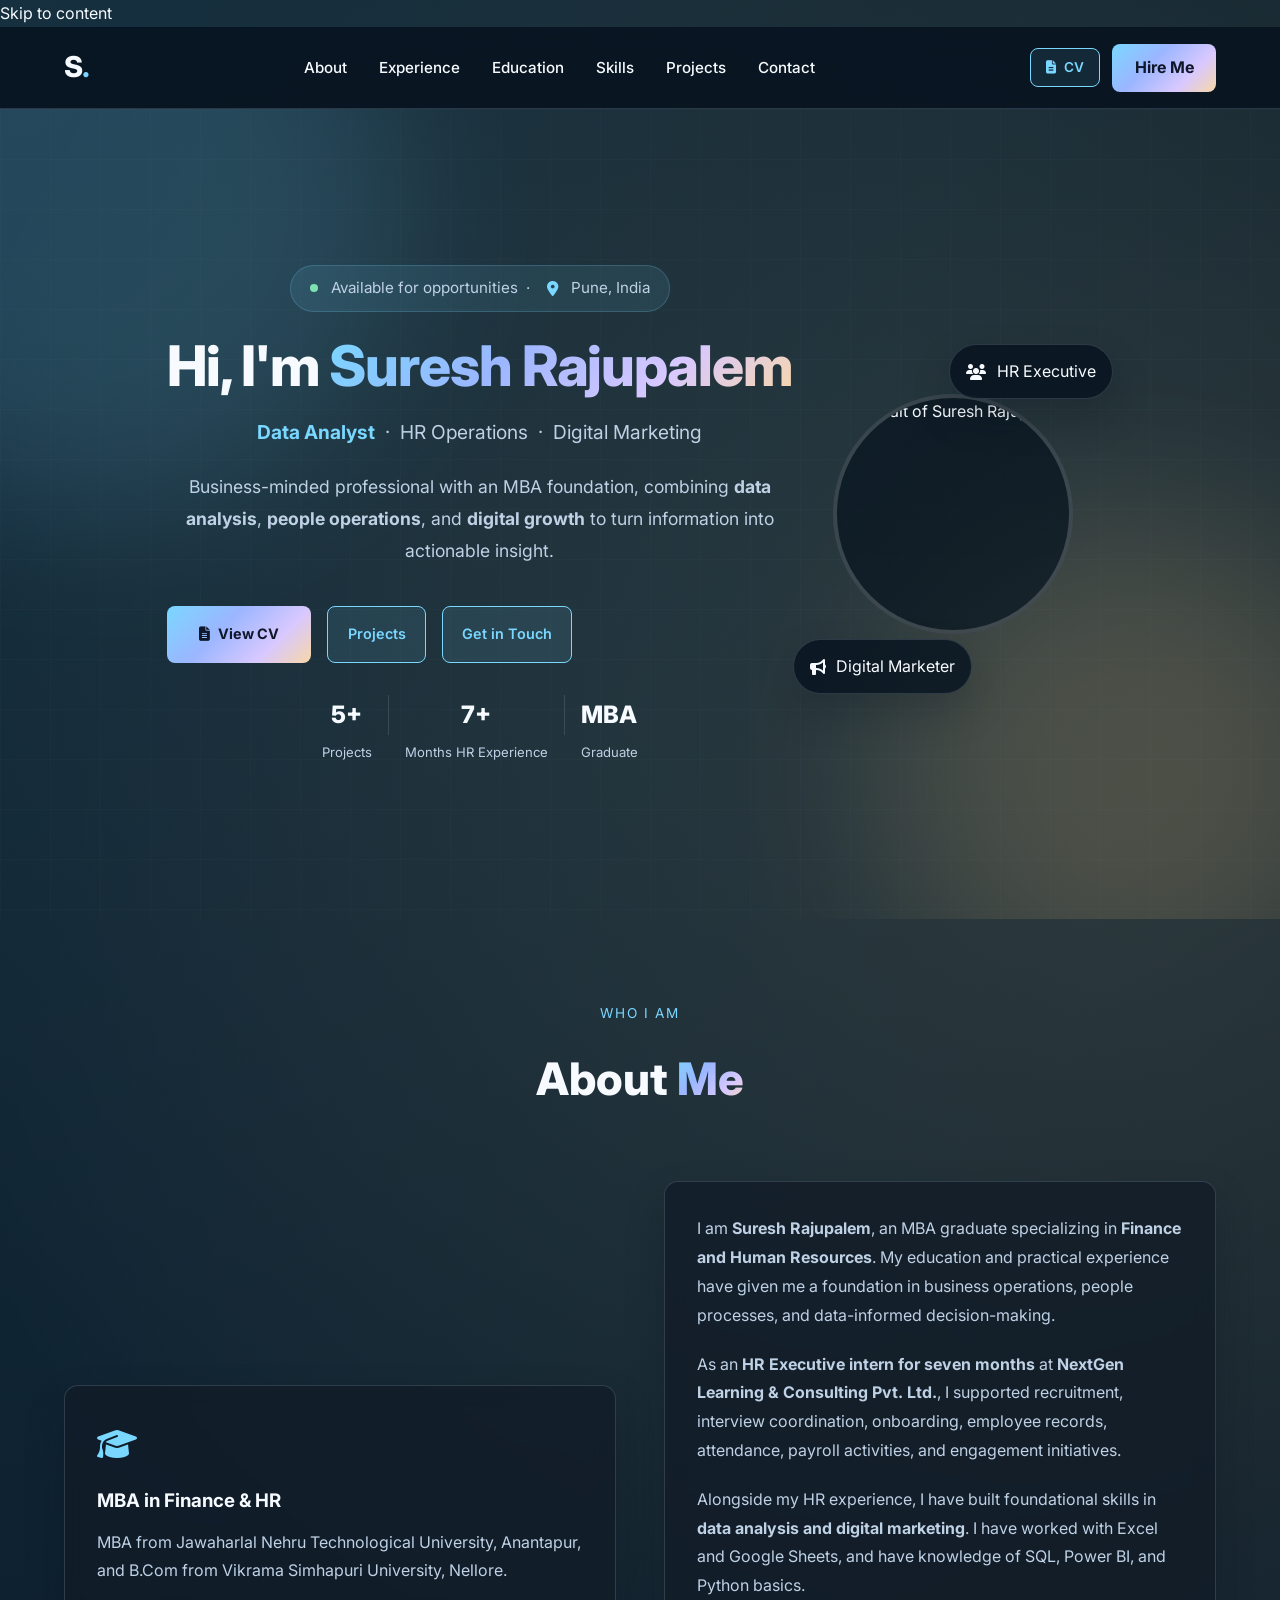
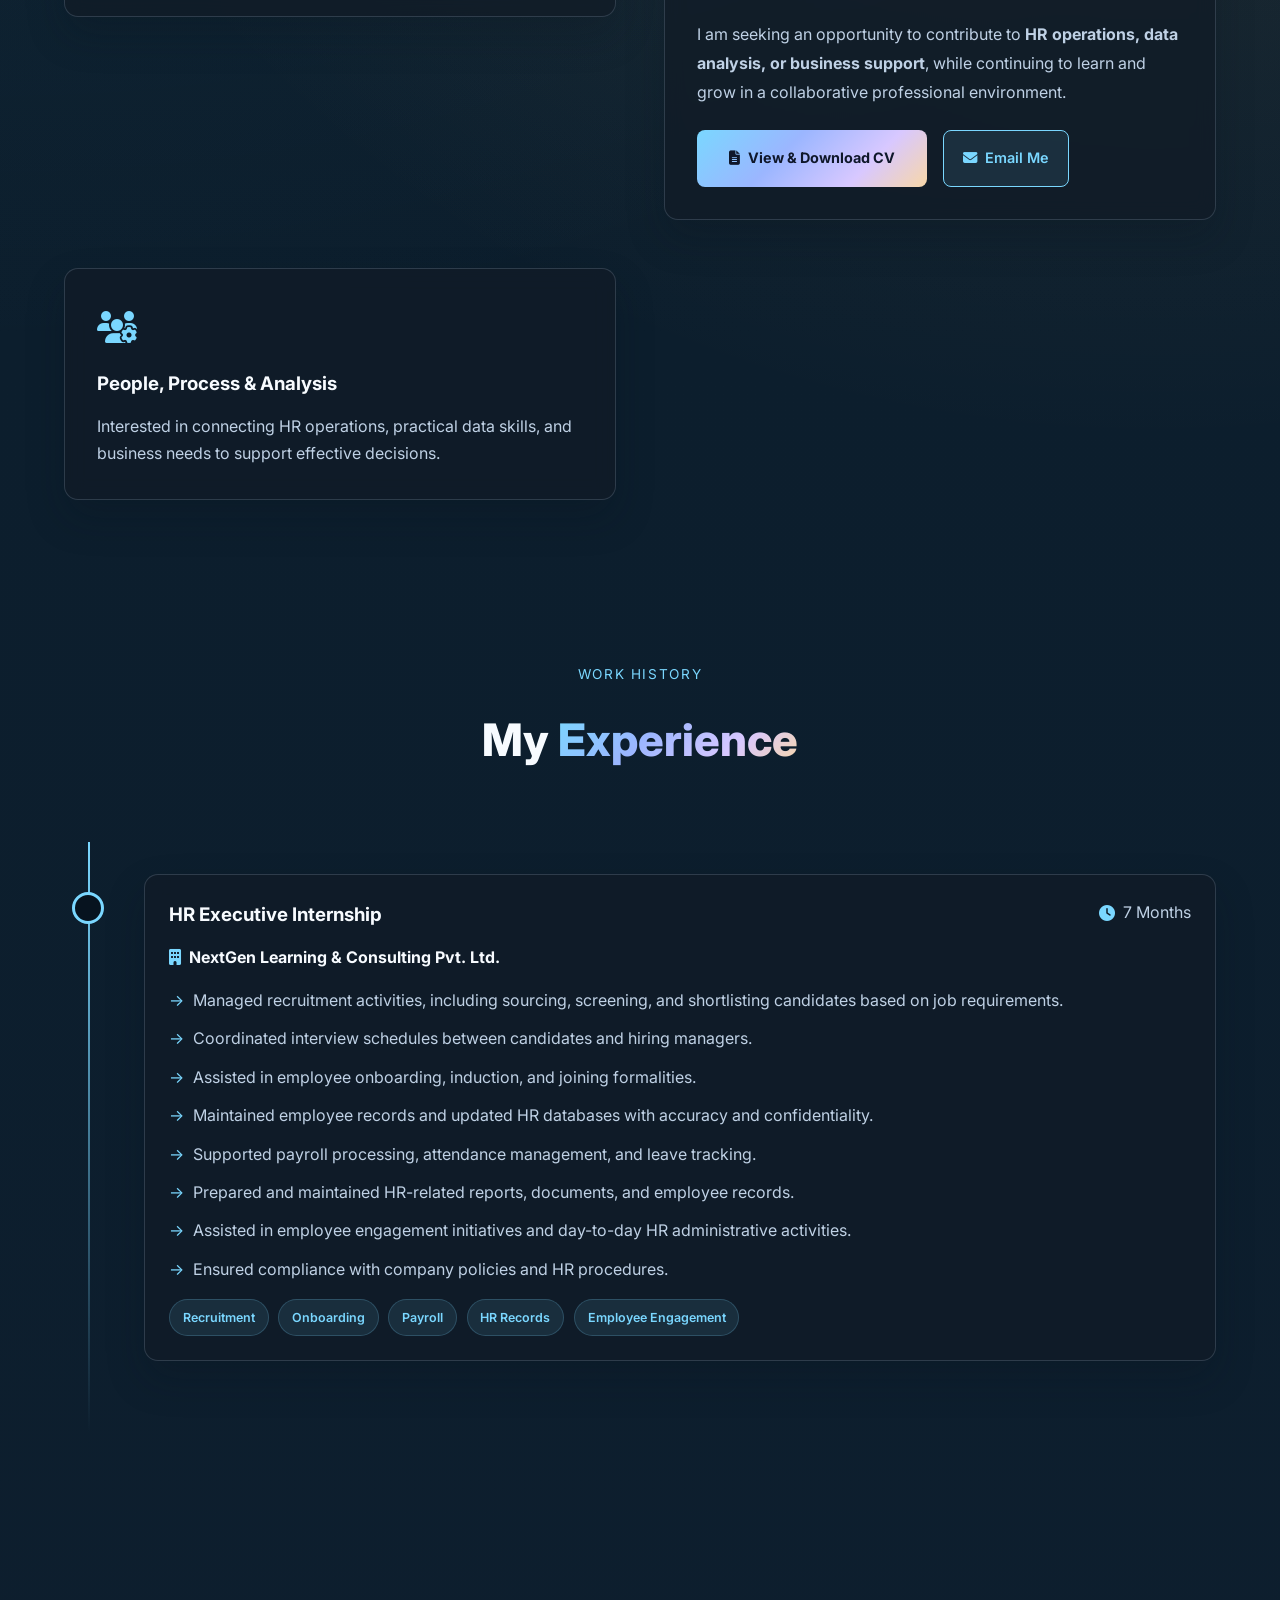
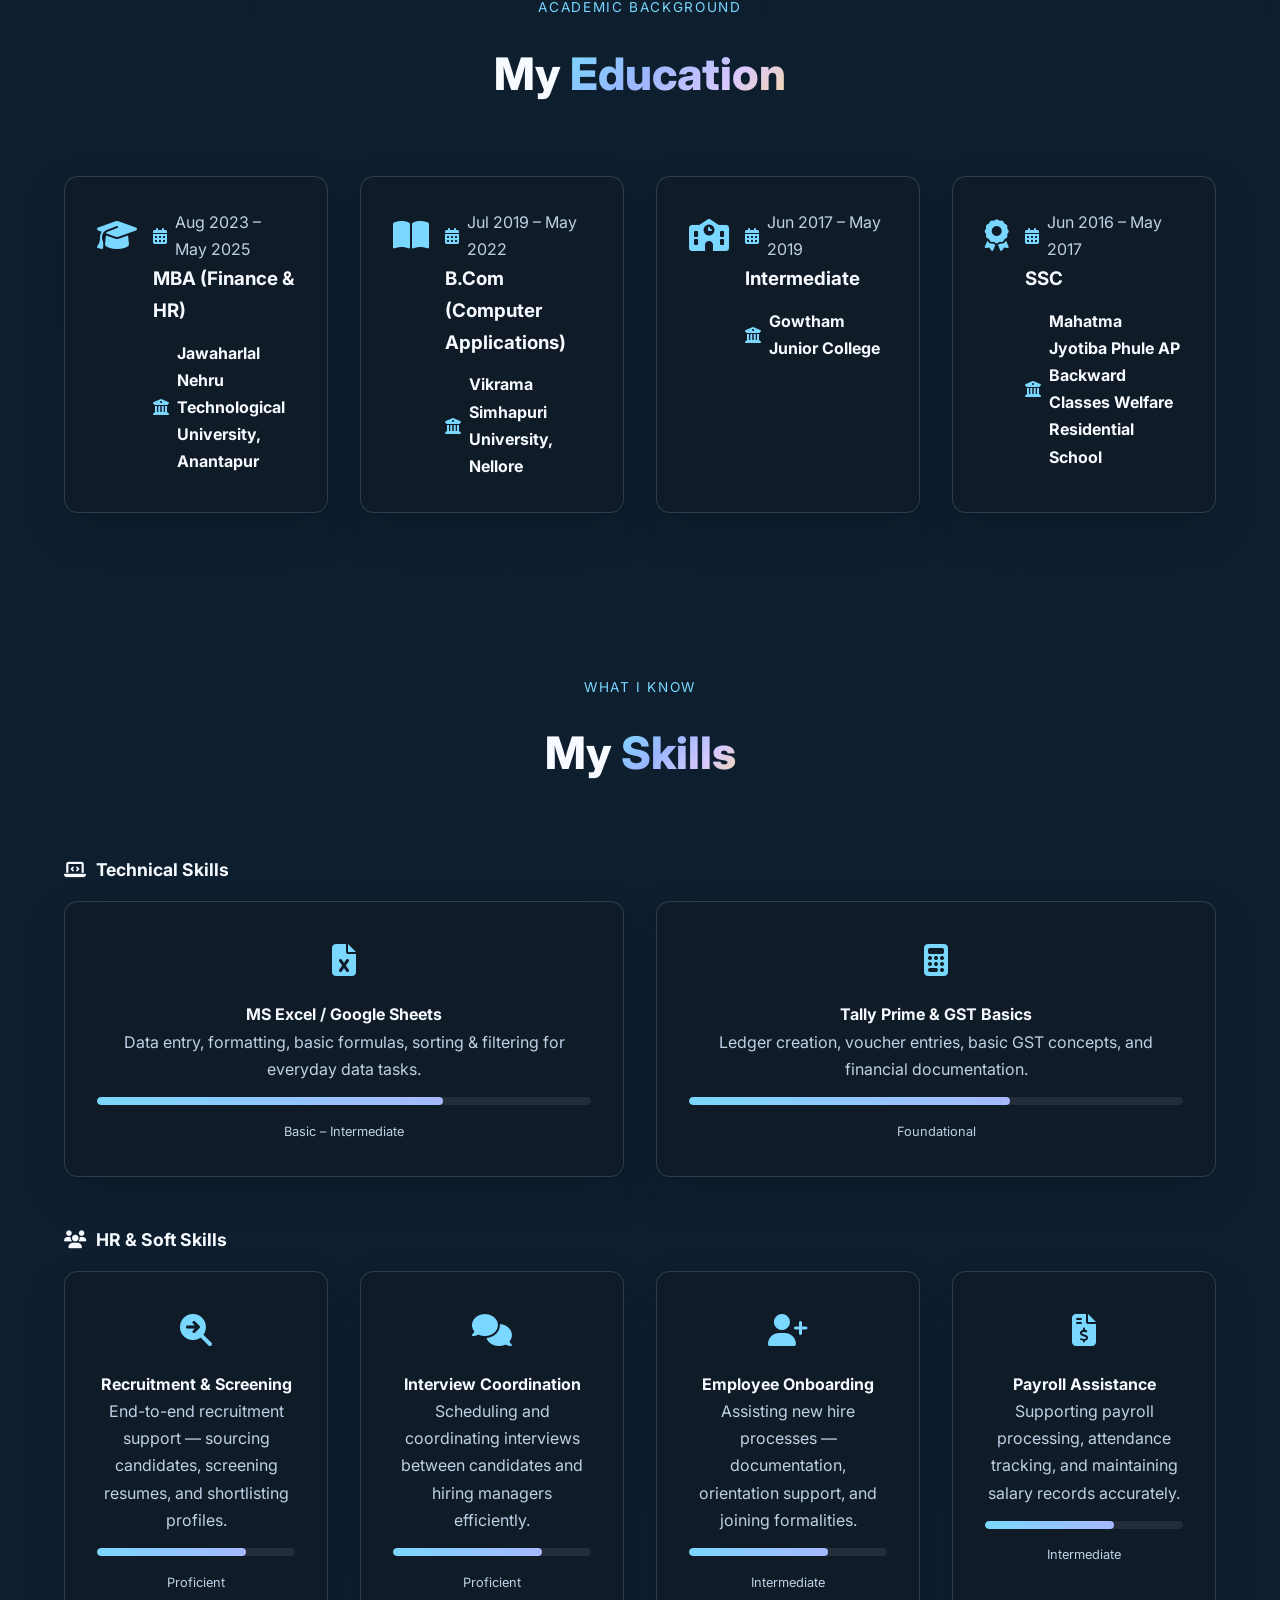
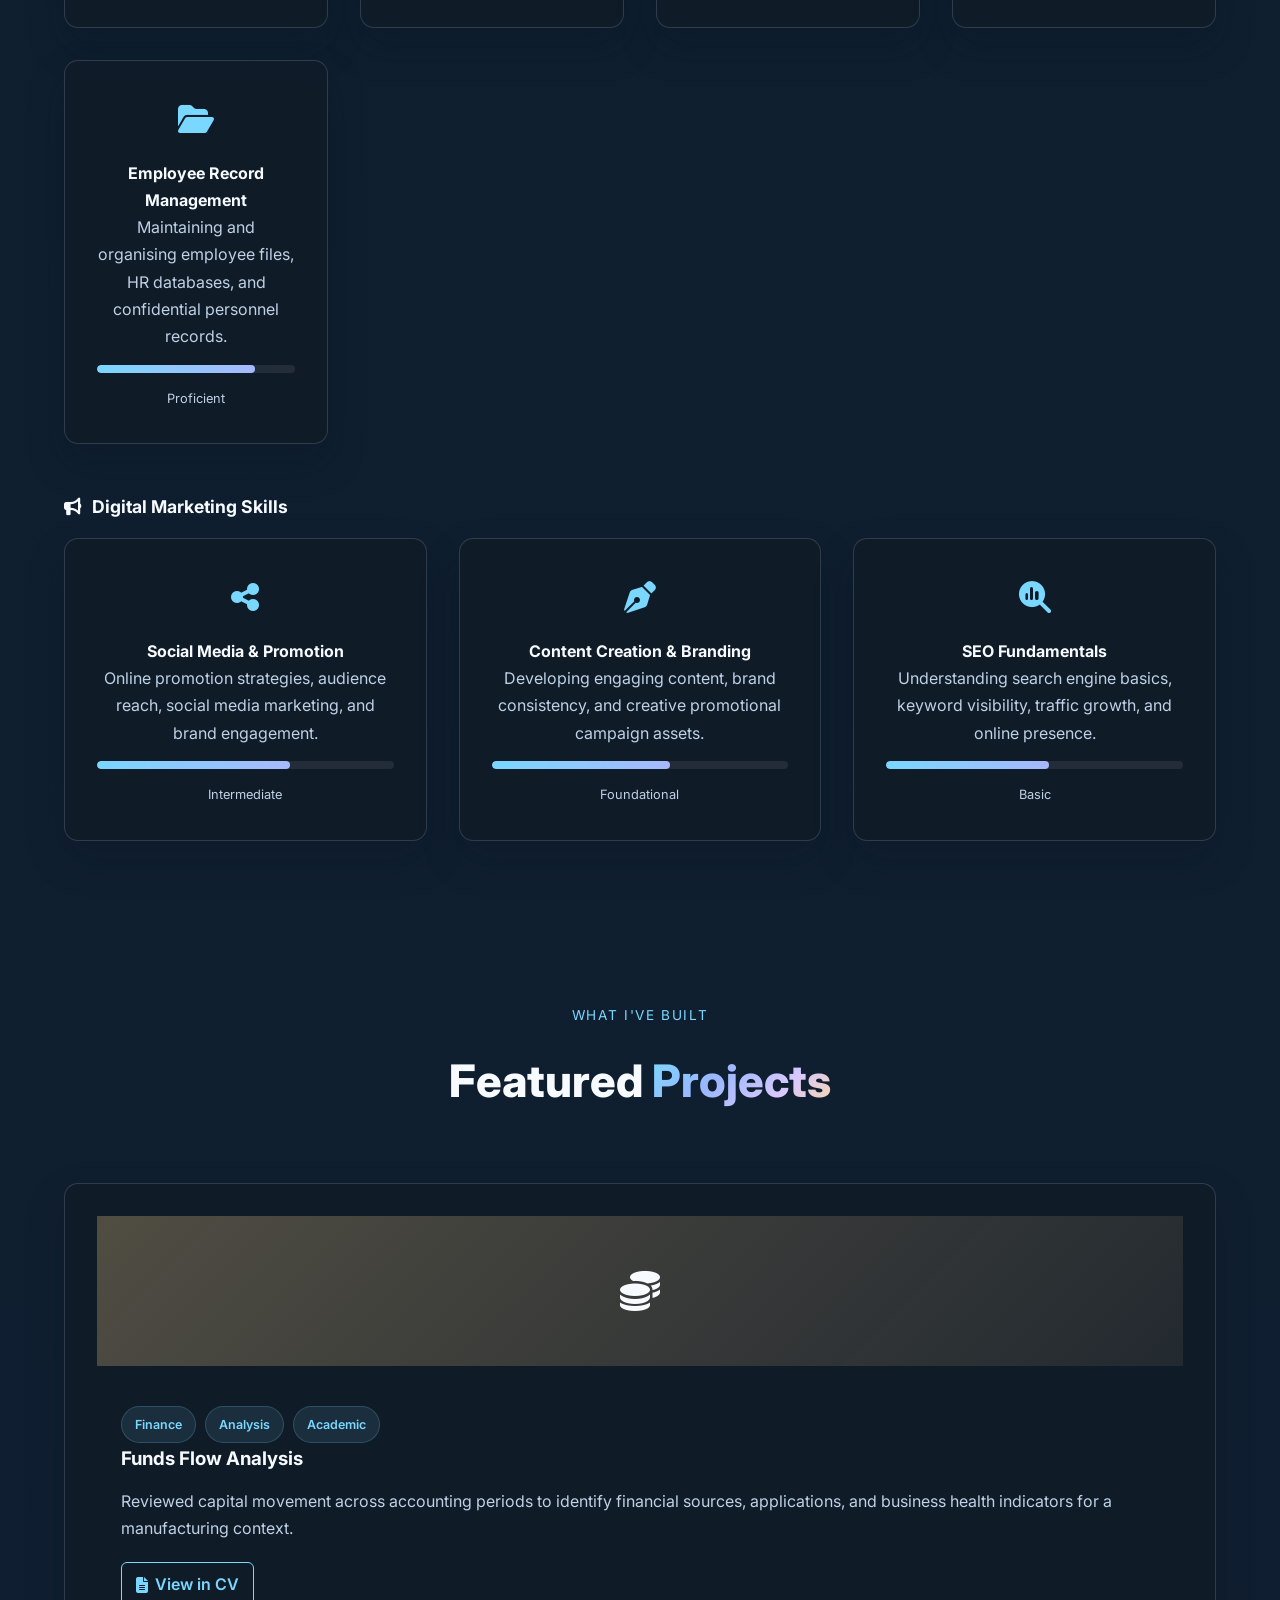
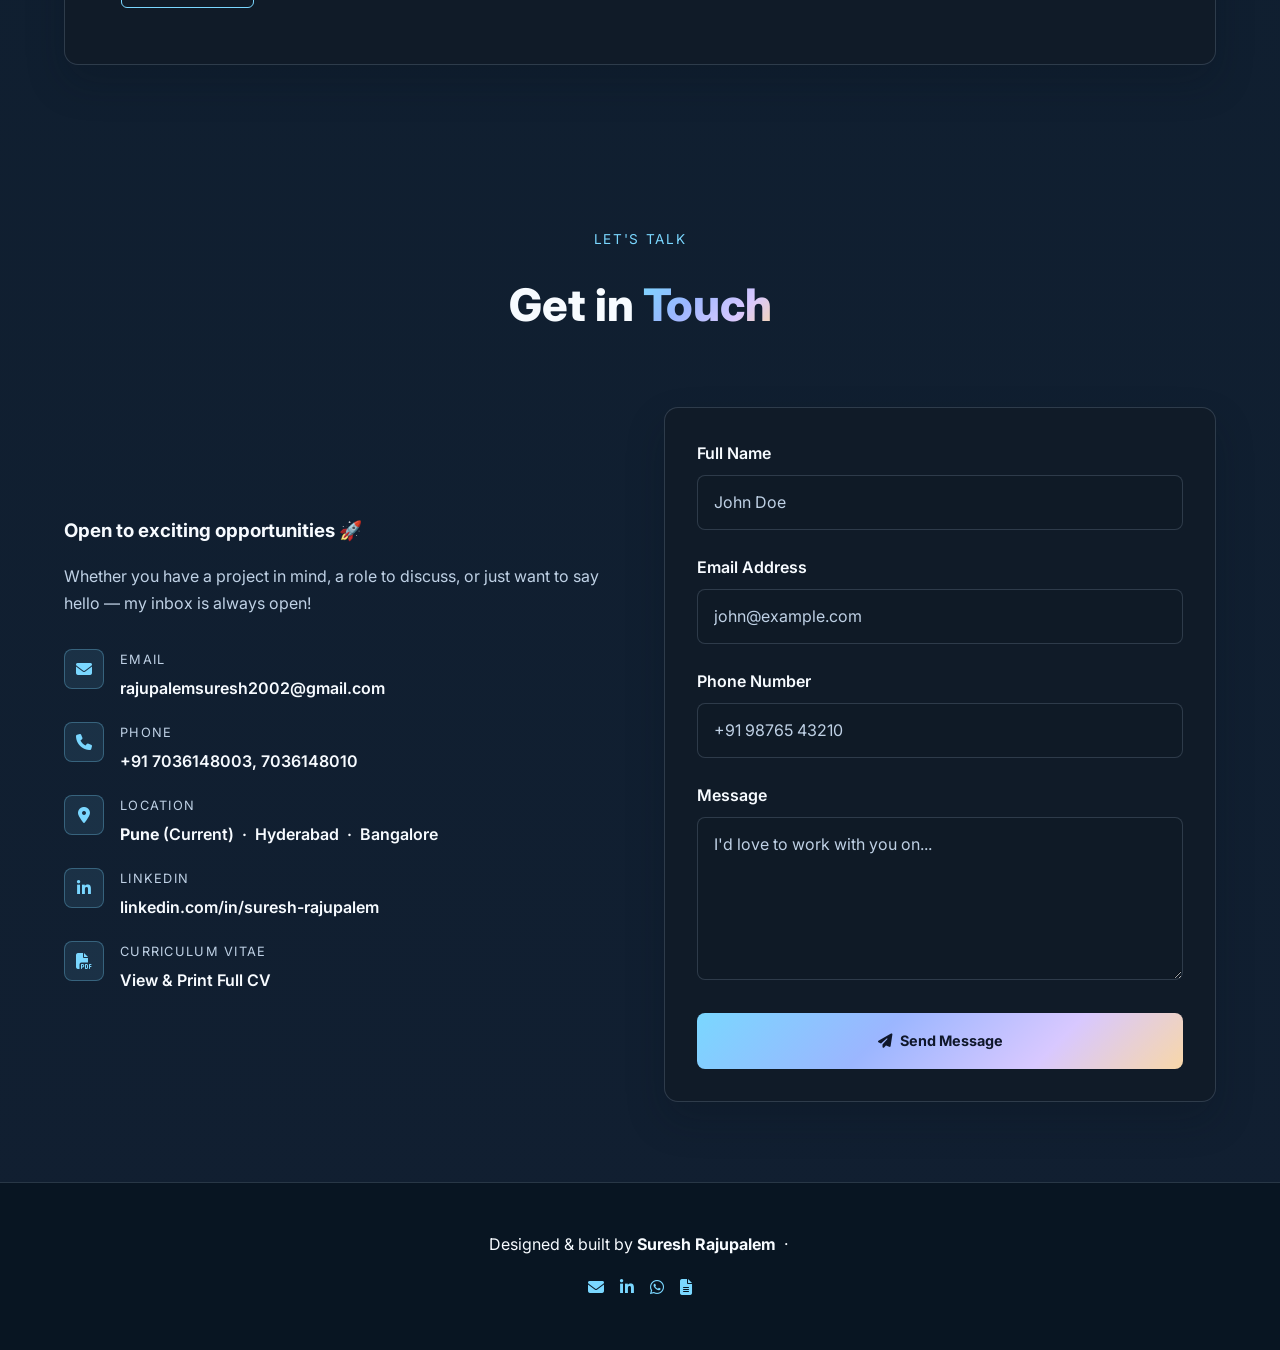
==== commit 7c36585d: "Refresh About Me copy with clearer professional summary" ====
--- a/index.html
+++ b/index.html
@@ -36,53 +36,34 @@
         <li><a href="#contact">Contact</a></li>
       </ul>
       <div class="nav-actions">
-        <a href="cv.html" target="_blank" rel="noopener noreferrer" class="btn btn-outline btn-small">
-          <i class="fa-solid fa-file-lines" aria-hidden="true"></i> CV
-        </a>
+        <a href="cv.html" target="_blank" rel="noopener noreferrer" class="btn btn-outline btn-small"><i class="fa-solid fa-file-lines" aria-hidden="true"></i> CV</a>
         <a class="nav-cta" href="#contact">Hire Me</a>
       </div>
-      <button class="hamburger" id="hamburger" type="button" aria-label="Toggle navigation menu" aria-controls="mobile-menu">
-        <span></span><span></span><span></span>
-      </button>
+      <button class="hamburger" id="hamburger" type="button" aria-label="Toggle navigation menu" aria-controls="mobile-menu"><span></span><span></span><span></span></button>
     </div>
   </nav>
 
   <main id="main-content">
     <section class="hero" id="home" aria-labelledby="hero-title">
-      <div class="hero-bg" aria-hidden="true">
-        <div class="blob blob-1"></div>
-        <div class="blob blob-2"></div>
-        <div class="grid-overlay"></div>
-      </div>
+      <div class="hero-bg" aria-hidden="true"><div class="blob blob-1"></div><div class="blob blob-2"></div><div class="grid-overlay"></div></div>
       <div class="hero-content">
         <p class="hero-eyebrow"><span class="dot" aria-hidden="true"></span> Available for opportunities &nbsp;·&nbsp; <i class="fa-solid fa-location-dot" aria-hidden="true"></i> Pune, India</p>
         <h1 class="hero-title" id="hero-title">Hi, I'm <span class="gradient-text">Suresh Rajupalem</span></h1>
-        <p class="hero-subtitle">
-          <span class="role-cycle" id="roleCycle">Data Analyst</span>
-          &nbsp;·&nbsp; HR Operations &nbsp;·&nbsp; Digital Marketing
-        </p>
-        <p class="hero-desc">
-          Business-minded professional with an MBA foundation, combining <strong>data analysis</strong>, <strong>people operations</strong>, and <strong>digital growth</strong> to turn information into actionable insight.
-        </p>
+        <p class="hero-subtitle"><span class="role-cycle" id="roleCycle">Data Analyst</span> &nbsp;·&nbsp; HR Operations &nbsp;·&nbsp; Digital Marketing</p>
+        <p class="hero-desc">Business-minded professional with an MBA foundation, combining <strong>data analysis</strong>, <strong>people operations</strong>, and <strong>digital growth</strong> to turn information into actionable insight.</p>
         <div class="hero-btns">
           <a href="cv.html" target="_blank" rel="noopener noreferrer" class="btn btn-primary"><i class="fa-solid fa-file-lines" aria-hidden="true"></i> View CV</a>
           <a href="#projects" class="btn btn-outline">Projects</a>
           <a href="#contact" class="btn btn-outline">Get in Touch</a>
         </div>
         <div class="hero-stats" aria-label="Career highlights">
-          <div class="stat"><span class="stat-num">5+</span><span class="stat-label">Projects</span></div>
-          <div class="stat-divider" aria-hidden="true"></div>
-          <div class="stat"><span class="stat-num">7+</span><span class="stat-label">Months HR Experience</span></div>
-          <div class="stat-divider" aria-hidden="true"></div>
+          <div class="stat"><span class="stat-num">5+</span><span class="stat-label">Projects</span></div><div class="stat-divider" aria-hidden="true"></div>
+          <div class="stat"><span class="stat-num">7+</span><span class="stat-label">Months HR Experience</span></div><div class="stat-divider" aria-hidden="true"></div>
           <div class="stat"><span class="stat-num">MBA</span><span class="stat-label">Graduate</span></div>
         </div>
       </div>
       <div class="hero-visual" aria-label="Profile photo and professional roles">
-        <div class="avatar">
-          <div class="avatar-inner">
-            <img src="assets/profile.jpg" alt="Portrait of Suresh Rajupalem" class="avatar-photo" width="240" height="240" fetchpriority="high" />
-          </div>
-        </div>
+        <div class="avatar"><div class="avatar-inner"><img src="assets/profile.jpg" alt="Portrait of Suresh Rajupalem" class="avatar-photo" width="240" height="240" fetchpriority="high" /></div></div>
         <div class="floating-card card-top"><i class="fa-solid fa-users" aria-hidden="true"></i><span>HR Executive</span></div>
         <div class="floating-card card-bottom"><i class="fa-solid fa-bullhorn" aria-hidden="true"></i><span>Digital Marketer</span></div>
       </div>
@@ -98,13 +79,13 @@
           <div class="about-card glass-card" data-animate>
             <div class="about-icon" aria-hidden="true"><i class="fa-solid fa-graduation-cap"></i></div>
             <h3>MBA in Finance &amp; HR</h3>
-            <p>Jawaharlal Nehru Technological University, Anantapur &amp; B.Com from VSU Nellore.</p>
+            <p>MBA from Jawaharlal Nehru Technological University, Anantapur, and B.Com from Vikrama Simhapuri University, Nellore.</p>
           </div>
           <div class="about-main glass-card" data-animate>
-            <p>I am <strong>Suresh Rajupalem</strong>, an MBA graduate in <strong>Finance &amp; Human Resources</strong> with a practical foundation in business operations and data-driven decision making.</p>
-            <p>During my <strong>7-month HR internship</strong> at <strong>NextGen Learning &amp; Consulting Pvt. Ltd.</strong>, I gained hands-on exposure in recruitment, onboarding, payroll support, record maintenance, and employee engagement.</p>
-            <p>I also developed practical knowledge in <strong>digital marketing</strong> and <strong>data tools</strong>, including Excel, Google Sheets, SQL, Power BI, and Python basics. I enjoy working at the intersection of people, process, and performance.</p>
-            <p>I am now looking for opportunities where I can apply my skills in <strong>HR operations, analysis, and growth-focused business support</strong> in a professional environment that values learning and execution.</p>
+            <p>I am <strong>Suresh Rajupalem</strong>, an MBA graduate specializing in <strong>Finance and Human Resources</strong>. My education and practical experience have given me a foundation in business operations, people processes, and data-informed decision-making.</p>
+            <p>As an <strong>HR Executive intern for seven months</strong> at <strong>NextGen Learning &amp; Consulting Pvt. Ltd.</strong>, I supported recruitment, interview coordination, onboarding, employee records, attendance, payroll activities, and engagement initiatives.</p>
+            <p>Alongside my HR experience, I have built foundational skills in <strong>data analysis and digital marketing</strong>. I have worked with Excel and Google Sheets, and have knowledge of SQL, Power BI, and Python basics.</p>
+            <p>I am seeking an opportunity to contribute to <strong>HR operations, data analysis, or business support</strong>, while continuing to learn and grow in a collaborative professional environment.</p>
             <div class="about-actions">
               <a href="cv.html" target="_blank" rel="noopener noreferrer" class="btn btn-primary"><i class="fa-solid fa-file-lines" aria-hidden="true"></i> View &amp; Download CV</a>
               <a href="mailto:rajupalemsuresh2002@gmail.com?subject=Portfolio%20Inquiry" class="btn btn-outline"><i class="fa-solid fa-envelope" aria-hidden="true"></i> Email Me</a>
@@ -112,8 +93,8 @@
           </div>
           <div class="about-card glass-card" data-animate>
             <div class="about-icon" aria-hidden="true"><i class="fa-solid fa-users-gear"></i></div>
-            <h3>HR, Marketing &amp; Data</h3>
-            <p>Hands-on HR operations, digital marketing fundamentals, and data analytics tools.</p>
+            <h3>People, Process &amp; Analysis</h3>
+            <p>Interested in connecting HR operations, practical data skills, and business needs to support effective decisions.</p>
           </div>
         </div>
       </div>
@@ -121,19 +102,13 @@
 
     <section class="experience section" id="experience" aria-labelledby="experience-title">
       <div class="container">
-        <div class="section-header">
-          <p class="section-tag">Work History</p>
-          <h2 class="section-title" id="experience-title">My <span class="gradient-text">Experience</span></h2>
-        </div>
+        <div class="section-header"><p class="section-tag">Work History</p><h2 class="section-title" id="experience-title">My <span class="gradient-text">Experience</span></h2></div>
         <div class="timeline">
           <article class="timeline-item" data-animate>
             <div class="timeline-dot" aria-hidden="true"></div>
             <div class="timeline-card glass-card">
               <div class="timeline-header">
-                <div class="timeline-title-group">
-                  <h3 class="timeline-role">HR Executive <span class="badge-intern">Internship</span></h3>
-                  <p class="timeline-company"><i class="fa-solid fa-building" aria-hidden="true"></i> NextGen Learning &amp; Consulting Pvt. Ltd.</p>
-                </div>
+                <div class="timeline-title-group"><h3 class="timeline-role">HR Executive <span class="badge-intern">Internship</span></h3><p class="timeline-company"><i class="fa-solid fa-building" aria-hidden="true"></i> NextGen Learning &amp; Consulting Pvt. Ltd.</p></div>
                 <div class="timeline-meta"><span class="timeline-duration"><i class="fa-solid fa-clock" aria-hidden="true"></i> 7 Months</span></div>
               </div>
               <ul class="timeline-responsibilities">
@@ -146,9 +121,7 @@
                 <li>Assisted in employee engagement initiatives and day-to-day HR administrative activities.</li>
                 <li>Ensured compliance with company policies and HR procedures.</li>
               </ul>
-              <div class="timeline-tags" aria-label="Experience areas">
-                <span class="tag">Recruitment</span><span class="tag">Onboarding</span><span class="tag">Payroll</span><span class="tag">HR Records</span><span class="tag">Employee Engagement</span>
-              </div>
+              <div class="timeline-tags" aria-label="Experience areas"><span class="tag">Recruitment</span><span class="tag">Onboarding</span><span class="tag">Payroll</span><span class="tag">HR Records</span><span class="tag">Employee Engagement</span></div>
             </div>
           </article>
         </div>
@@ -157,45 +130,23 @@
 
     <section class="education section" id="education" aria-labelledby="education-title">
       <div class="container">
-        <div class="section-header">
-          <p class="section-tag">Academic Background</p>
-          <h2 class="section-title" id="education-title">My <span class="gradient-text">Education</span></h2>
-        </div>
+        <div class="section-header"><p class="section-tag">Academic Background</p><h2 class="section-title" id="education-title">My <span class="gradient-text">Education</span></h2></div>
         <div class="edu-grid">
-          <article class="edu-card glass-card" data-animate>
-            <div class="edu-icon edu-mba" aria-hidden="true"><i class="fa-solid fa-graduation-cap"></i></div>
-            <div class="edu-body"><span class="edu-duration"><i class="fa-solid fa-calendar-days" aria-hidden="true"></i> Aug 2023 – May 2025</span><h3 class="edu-degree">MBA <span class="edu-spec">(Finance &amp; HR)</span></h3><p class="edu-institution"><i class="fa-solid fa-university" aria-hidden="true"></i> Jawaharlal Nehru Technological University, Anantapur</p></div>
-          </article>
-          <article class="edu-card glass-card" data-animate>
-            <div class="edu-icon edu-bcom" aria-hidden="true"><i class="fa-solid fa-book-open"></i></div>
-            <div class="edu-body"><span class="edu-duration"><i class="fa-solid fa-calendar-days" aria-hidden="true"></i> Jul 2019 – May 2022</span><h3 class="edu-degree">B.Com <span class="edu-spec">(Computer Applications)</span></h3><p class="edu-institution"><i class="fa-solid fa-university" aria-hidden="true"></i> Vikrama Simhapuri University, Nellore</p></div>
-          </article>
-          <article class="edu-card glass-card" data-animate>
-            <div class="edu-icon edu-inter" aria-hidden="true"><i class="fa-solid fa-school"></i></div>
-            <div class="edu-body"><span class="edu-duration"><i class="fa-solid fa-calendar-days" aria-hidden="true"></i> Jun 2017 – May 2019</span><h3 class="edu-degree">Intermediate</h3><p class="edu-institution"><i class="fa-solid fa-university" aria-hidden="true"></i> Gowtham Junior College</p></div>
-          </article>
-          <article class="edu-card glass-card" data-animate>
-            <div class="edu-icon edu-ssc" aria-hidden="true"><i class="fa-solid fa-award"></i></div>
-            <div class="edu-body"><span class="edu-duration"><i class="fa-solid fa-calendar-days" aria-hidden="true"></i> Jun 2016 – May 2017</span><h3 class="edu-degree">SSC</h3><p class="edu-institution"><i class="fa-solid fa-university" aria-hidden="true"></i> Mahatma Jyotiba Phule AP Backward Classes Welfare Residential School</p></div>
-          </article>
+          <article class="edu-card glass-card" data-animate><div class="edu-icon edu-mba" aria-hidden="true"><i class="fa-solid fa-graduation-cap"></i></div><div class="edu-body"><span class="edu-duration"><i class="fa-solid fa-calendar-days" aria-hidden="true"></i> Aug 2023 – May 2025</span><h3 class="edu-degree">MBA <span class="edu-spec">(Finance &amp; HR)</span></h3><p class="edu-institution"><i class="fa-solid fa-university" aria-hidden="true"></i> Jawaharlal Nehru Technological University, Anantapur</p></div></article>
+          <article class="edu-card glass-card" data-animate><div class="edu-icon edu-bcom" aria-hidden="true"><i class="fa-solid fa-book-open"></i></div><div class="edu-body"><span class="edu-duration"><i class="fa-solid fa-calendar-days" aria-hidden="true"></i> Jul 2019 – May 2022</span><h3 class="edu-degree">B.Com <span class="edu-spec">(Computer Applications)</span></h3><p class="edu-institution"><i class="fa-solid fa-university" aria-hidden="true"></i> Vikrama Simhapuri University, Nellore</p></div></article>
+          <article class="edu-card glass-card" data-animate><div class="edu-icon edu-inter" aria-hidden="true"><i class="fa-solid fa-school"></i></div><div class="edu-body"><span class="edu-duration"><i class="fa-solid fa-calendar-days" aria-hidden="true"></i> Jun 2017 – May 2019</span><h3 class="edu-degree">Intermediate</h3><p class="edu-institution"><i class="fa-solid fa-university" aria-hidden="true"></i> Gowtham Junior College</p></div></article>
+          <article class="edu-card glass-card" data-animate><div class="edu-icon edu-ssc" aria-hidden="true"><i class="fa-solid fa-award"></i></div><div class="edu-body"><span class="edu-duration"><i class="fa-solid fa-calendar-days" aria-hidden="true"></i> Jun 2016 – May 2017</span><h3 class="edu-degree">SSC</h3><p class="edu-institution"><i class="fa-solid fa-university" aria-hidden="true"></i> Mahatma Jyotiba Phule AP Backward Classes Welfare Residential School</p></div></article>
         </div>
       </div>
     </section>
 
     <section class="skills section" id="skills" aria-labelledby="skills-title">
       <div class="container">
-        <div class="section-header">
-          <p class="section-tag">What I Know</p>
-          <h2 class="section-title" id="skills-title">My <span class="gradient-text">Skills</span></h2>
-        </div>
+        <div class="section-header"><p class="section-tag">What I Know</p><h2 class="section-title" id="skills-title">My <span class="gradient-text">Skills</span></h2></div>
         <h3 class="skills-group-label"><i class="fa-solid fa-laptop-code" aria-hidden="true"></i> Technical Skills</h3>
         <div class="skills-grid" style="margin-bottom: 3rem;">
-          <article class="skill-card glass-card" data-animate>
-            <div class="skill-icon excel" aria-hidden="true"><i class="fa-solid fa-file-excel"></i></div><h4>MS Excel / Google Sheets</h4><p>Data entry, formatting, basic formulas, sorting &amp; filtering for everyday data tasks.</p><div class="skill-bar" role="img" aria-label="Skill level: Basic to intermediate"><div class="skill-fill" style="--pct:70%"></div></div><span class="skill-pct">Basic – Intermediate</span>
-          </article>
-          <article class="skill-card glass-card" data-animate>
-            <div class="skill-icon tally" aria-hidden="true"><i class="fa-solid fa-calculator"></i></div><h4>Tally Prime &amp; GST Basics</h4><p>Ledger creation, voucher entries, basic GST concepts, and financial documentation.</p><div class="skill-bar" role="img" aria-label="Skill level: Foundational"><div class="skill-fill" style="--pct:65%"></div></div><span class="skill-pct">Foundational</span>
-          </article>
+          <article class="skill-card glass-card" data-animate><div class="skill-icon excel" aria-hidden="true"><i class="fa-solid fa-file-excel"></i></div><h4>MS Excel / Google Sheets</h4><p>Data entry, formatting, basic formulas, sorting &amp; filtering for everyday data tasks.</p><div class="skill-bar" role="img" aria-label="Skill level: Basic to intermediate"><div class="skill-fill" style="--pct:70%"></div></div><span class="skill-pct">Basic – Intermediate</span></article>
+          <article class="skill-card glass-card" data-animate><div class="skill-icon tally" aria-hidden="true"><i class="fa-solid fa-calculator"></i></div><h4>Tally Prime &amp; GST Basics</h4><p>Ledger creation, voucher entries, basic GST concepts, and financial documentation.</p><div class="skill-bar" role="img" aria-label="Skill level: Foundational"><div class="skill-fill" style="--pct:65%"></div></div><span class="skill-pct">Foundational</span></article>
         </div>
         <h3 class="skills-group-label"><i class="fa-solid fa-users" aria-hidden="true"></i> HR &amp; Soft Skills</h3>
         <div class="skills-grid">
@@ -216,19 +167,11 @@
 
     <section class="projects section" id="projects" aria-labelledby="projects-title">
       <div class="container">
-        <div class="section-header">
-          <p class="section-tag">What I've Built</p>
-          <h2 class="section-title" id="projects-title">Featured <span class="gradient-text">Projects</span></h2>
-        </div>
+        <div class="section-header"><p class="section-tag">What I've Built</p><h2 class="section-title" id="projects-title">Featured <span class="gradient-text">Projects</span></h2></div>
         <div class="projects-grid">
           <article class="project-card glass-card" data-animate>
             <div class="project-thumb thumb-amber" aria-hidden="true"><i class="fa-solid fa-coins"></i></div>
-            <div class="project-body">
-              <div class="project-tags"><span class="tag">Finance</span><span class="tag">Analysis</span><span class="tag">Academic</span></div>
-              <h3>Funds Flow Analysis</h3>
-              <p>Reviewed capital movement across accounting periods to identify financial sources, applications, and business health indicators for a manufacturing context.</p>
-              <div class="project-links"><a href="cv.html" target="_blank" rel="noopener noreferrer" class="btn-link btn-live"><i class="fa-solid fa-file-lines" aria-hidden="true"></i> View in CV</a></div>
-            </div>
+            <div class="project-body"><div class="project-tags"><span class="tag">Finance</span><span class="tag">Analysis</span><span class="tag">Academic</span></div><h3>Funds Flow Analysis</h3><p>Reviewed capital movement across accounting periods to identify financial sources, applications, and business health indicators for a manufacturing context.</p><div class="project-links"><a href="cv.html" target="_blank" rel="noopener noreferrer" class="btn-link btn-live"><i class="fa-solid fa-file-lines" aria-hidden="true"></i> View in CV</a></div></div>
           </article>
         </div>
       </div>
@@ -236,14 +179,10 @@
 
     <section class="contact section" id="contact" aria-labelledby="contact-title">
       <div class="container">
-        <div class="section-header">
-          <p class="section-tag">Let's Talk</p>
-          <h2 class="section-title" id="contact-title">Get in <span class="gradient-text">Touch</span></h2>
-        </div>
+        <div class="section-header"><p class="section-tag">Let's Talk</p><h2 class="section-title" id="contact-title">Get in <span class="gradient-text">Touch</span></h2></div>
         <div class="contact-wrapper">
           <div class="contact-info" data-animate>
-            <h3>Open to exciting opportunities 🚀</h3>
-            <p>Whether you have a project in mind, a role to discuss, or just want to say hello — my inbox is always open!</p>
+            <h3>Open to exciting opportunities 🚀</h3><p>Whether you have a project in mind, a role to discuss, or just want to say hello — my inbox is always open!</p>
             <div class="contact-items">
               <a href="mailto:rajupalemsuresh2002@gmail.com?subject=Portfolio%20Inquiry" class="contact-item"><span class="contact-item-icon" aria-hidden="true"><i class="fa-solid fa-envelope"></i></span><span><span class="contact-item-label">Email</span><span class="contact-item-value">rajupalemsuresh2002@gmail.com</span></span></a>
               <a href="tel:+917036148003" class="contact-item"><span class="contact-item-icon" aria-hidden="true"><i class="fa-solid fa-phone"></i></span><span><span class="contact-item-label">Phone</span><span class="contact-item-value">+91 7036148003, 7036148010</span></span></a>
@@ -265,8 +204,7 @@
   </main>
 
   <footer class="footer">
-    <div class="container">
-      <p>Designed &amp; built by <strong>Suresh Rajupalem</strong> &nbsp;·&nbsp; <span id="year"></span></p>
+    <div class="container"><p>Designed &amp; built by <strong>Suresh Rajupalem</strong> &nbsp;·&nbsp; <span id="year"></span></p>
       <nav class="footer-socials" aria-label="Social links">
         <a href="mailto:rajupalemsuresh2002@gmail.com" aria-label="Email"><i class="fa-solid fa-envelope" aria-hidden="true"></i></a>
         <a href="https://www.linkedin.com/in/suresh-rajupalem-921711248/" target="_blank" rel="noopener noreferrer" aria-label="LinkedIn"><i class="fa-brands fa-linkedin-in" aria-hidden="true"></i></a>
@@ -275,7 +213,6 @@
       </nav>
     </div>
   </footer>
-
   <a href="#home" class="back-to-top" id="backToTop" aria-label="Back to top"><i class="fa-solid fa-chevron-up" aria-hidden="true"></i></a>
 </body>
 </html>
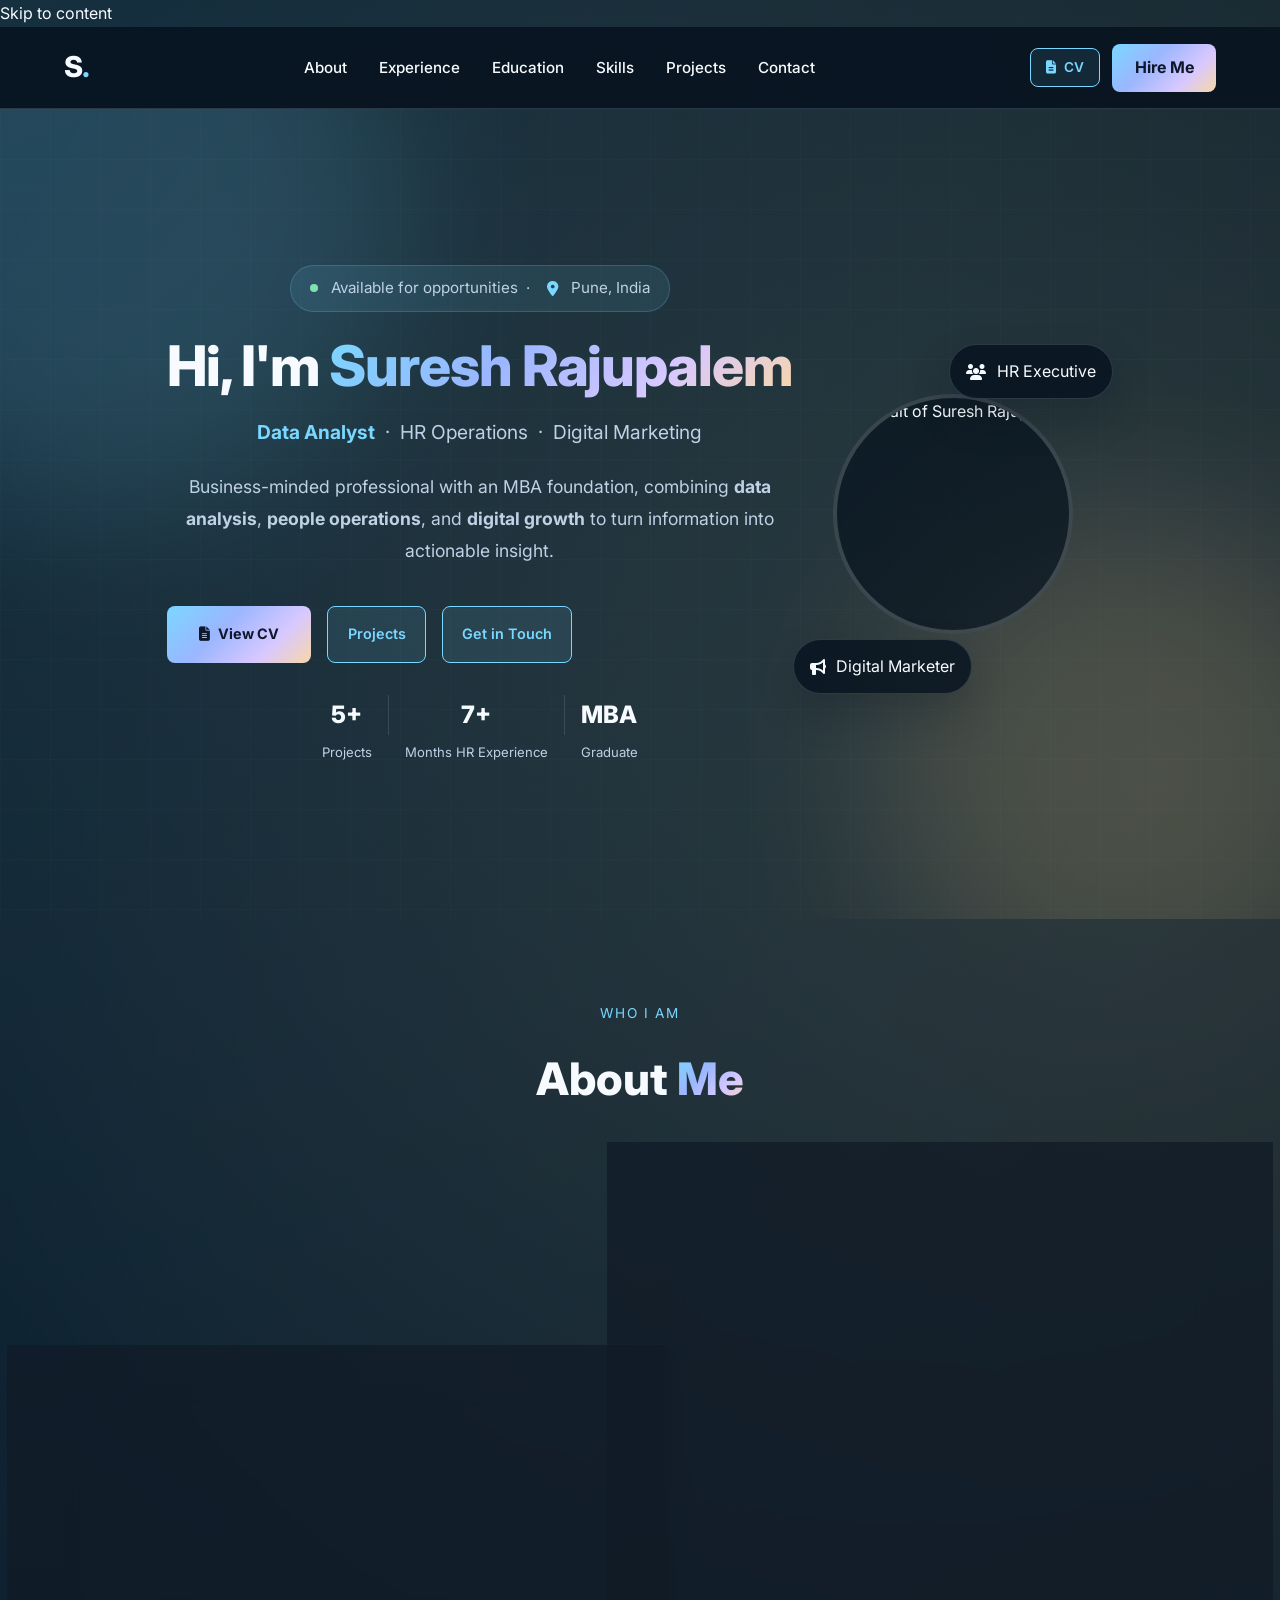
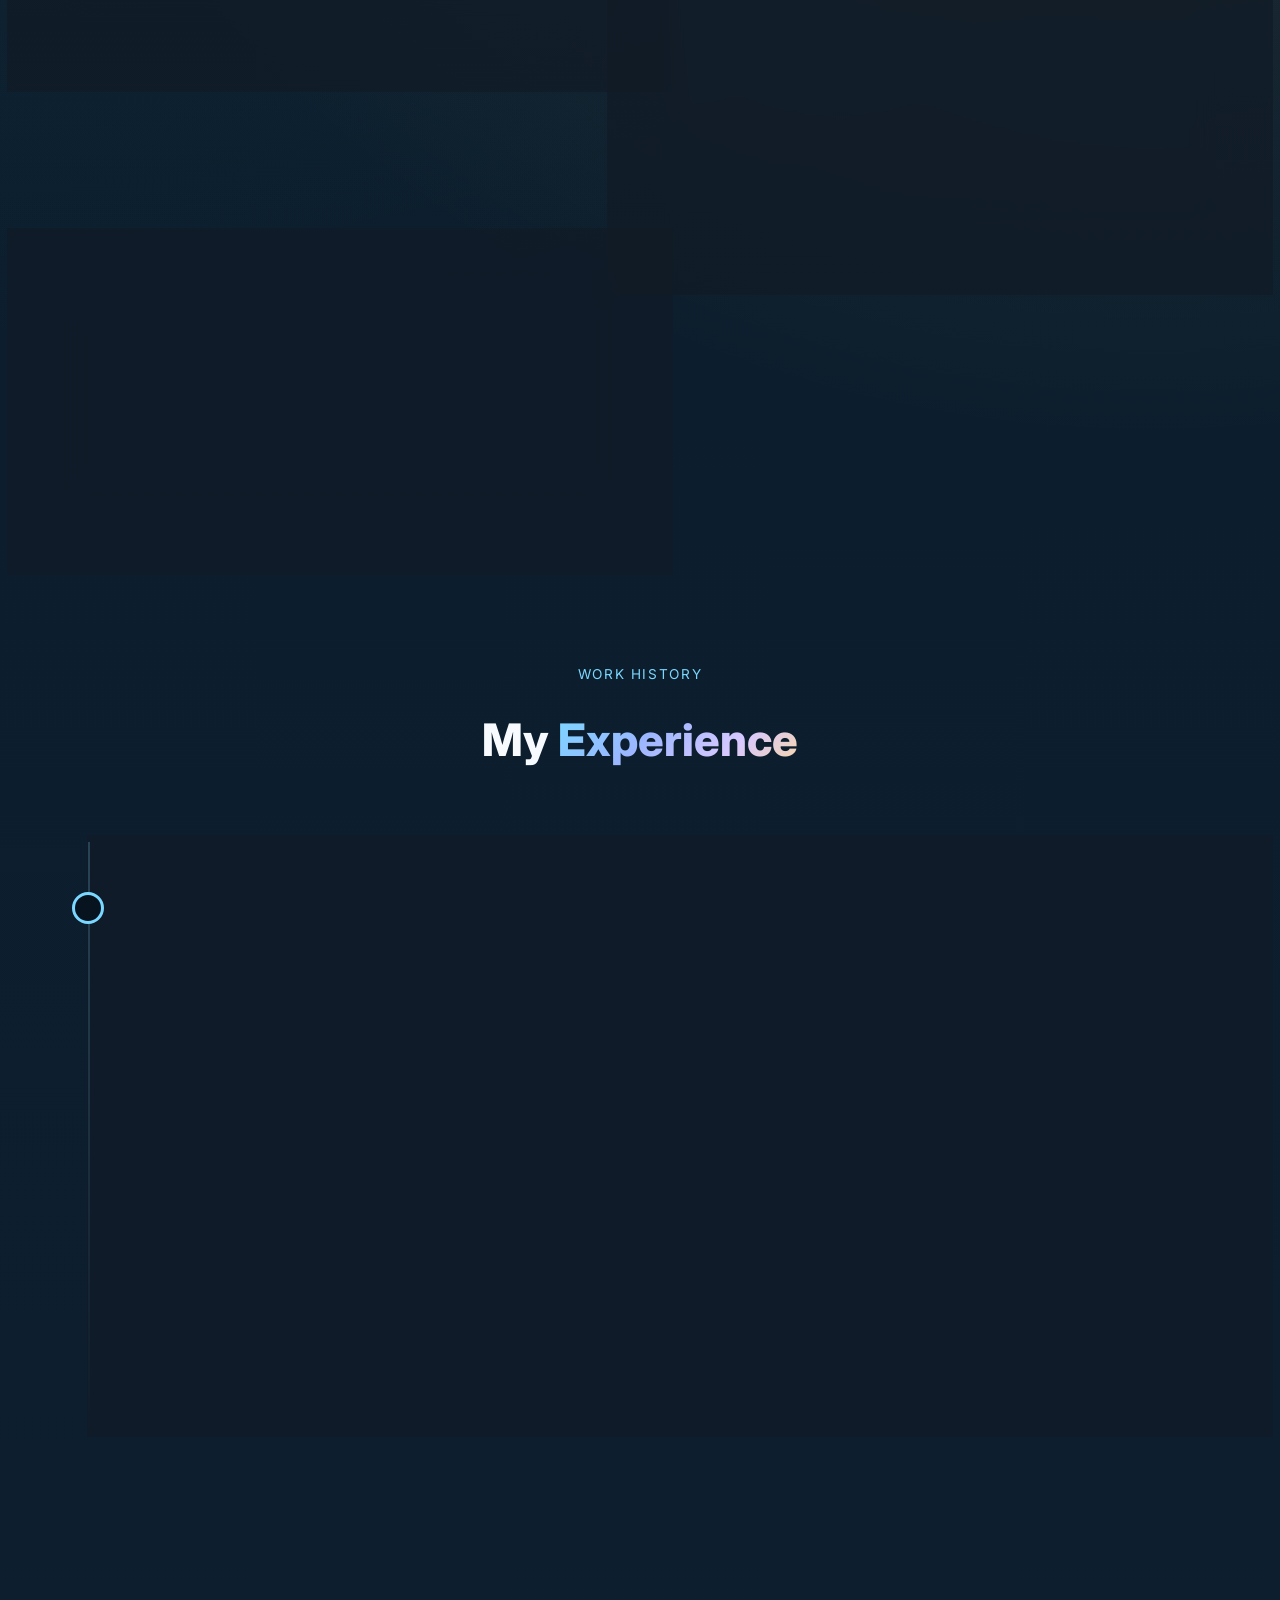
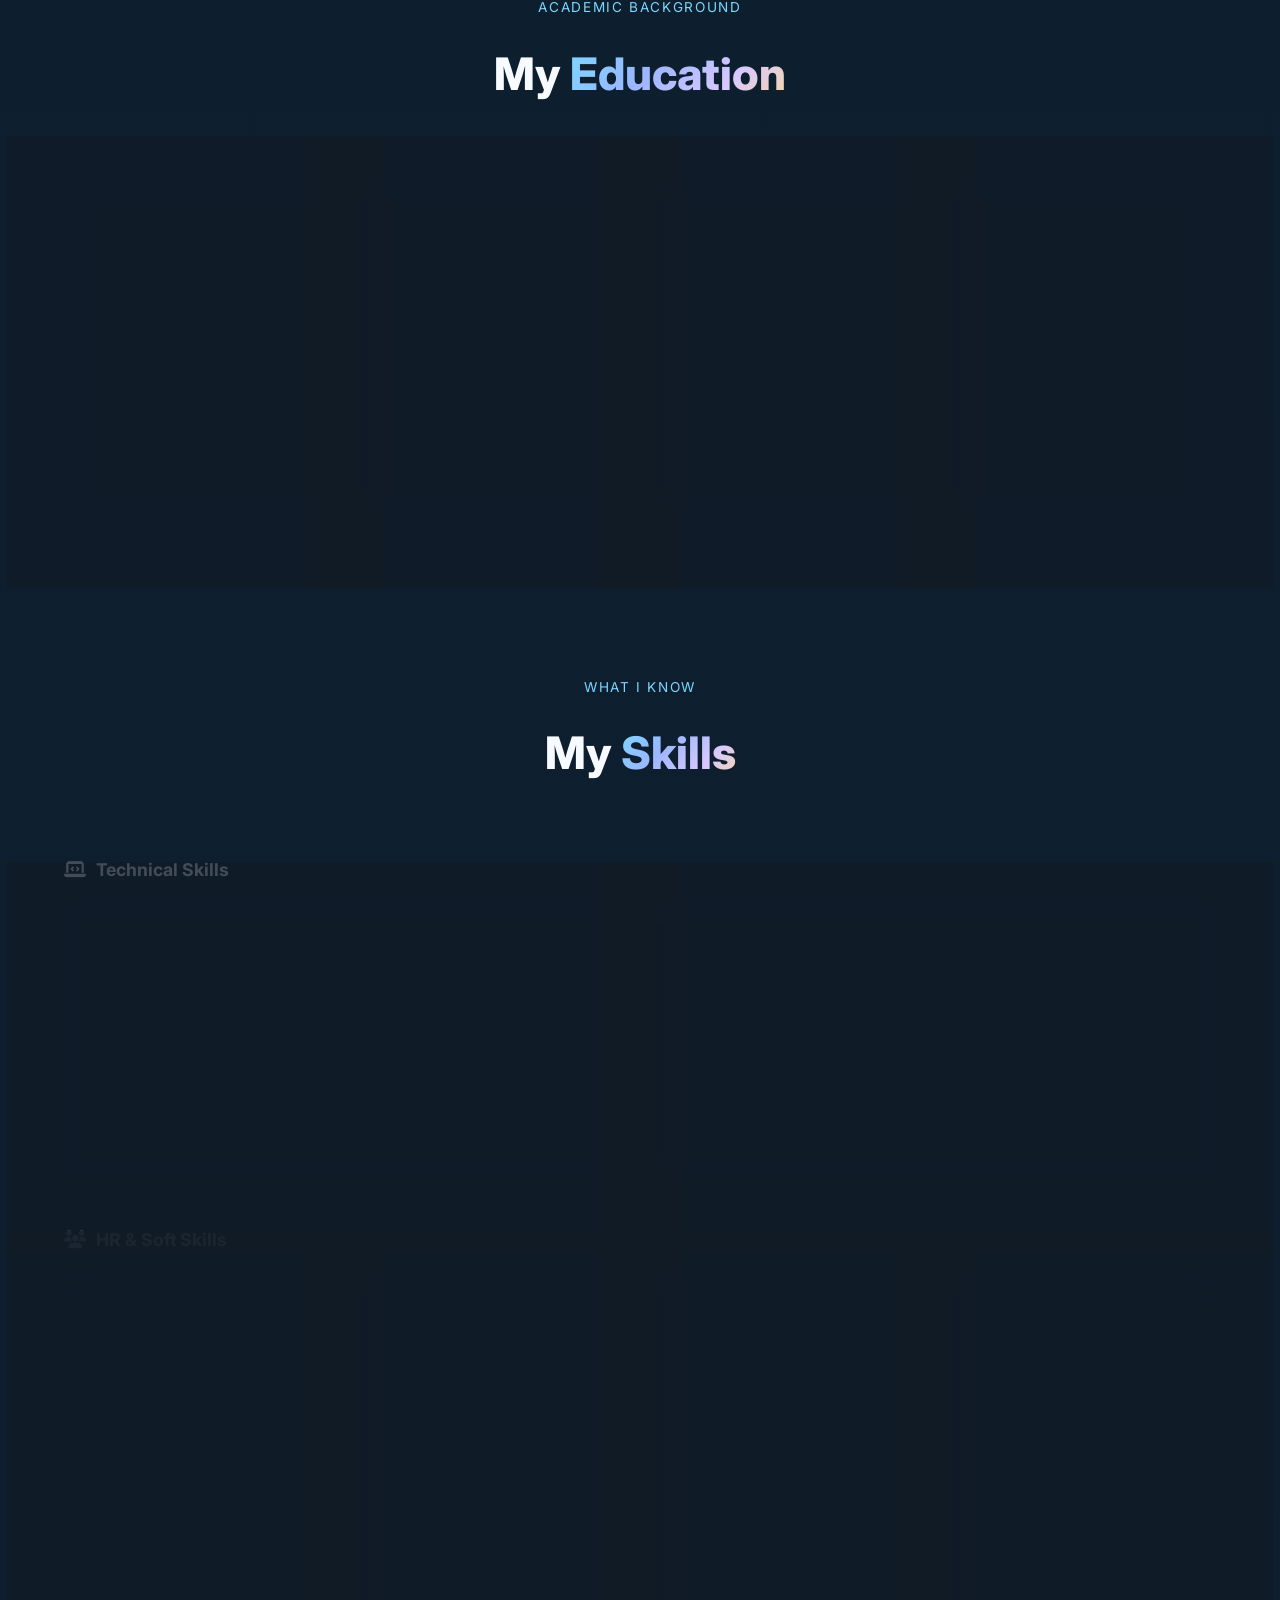
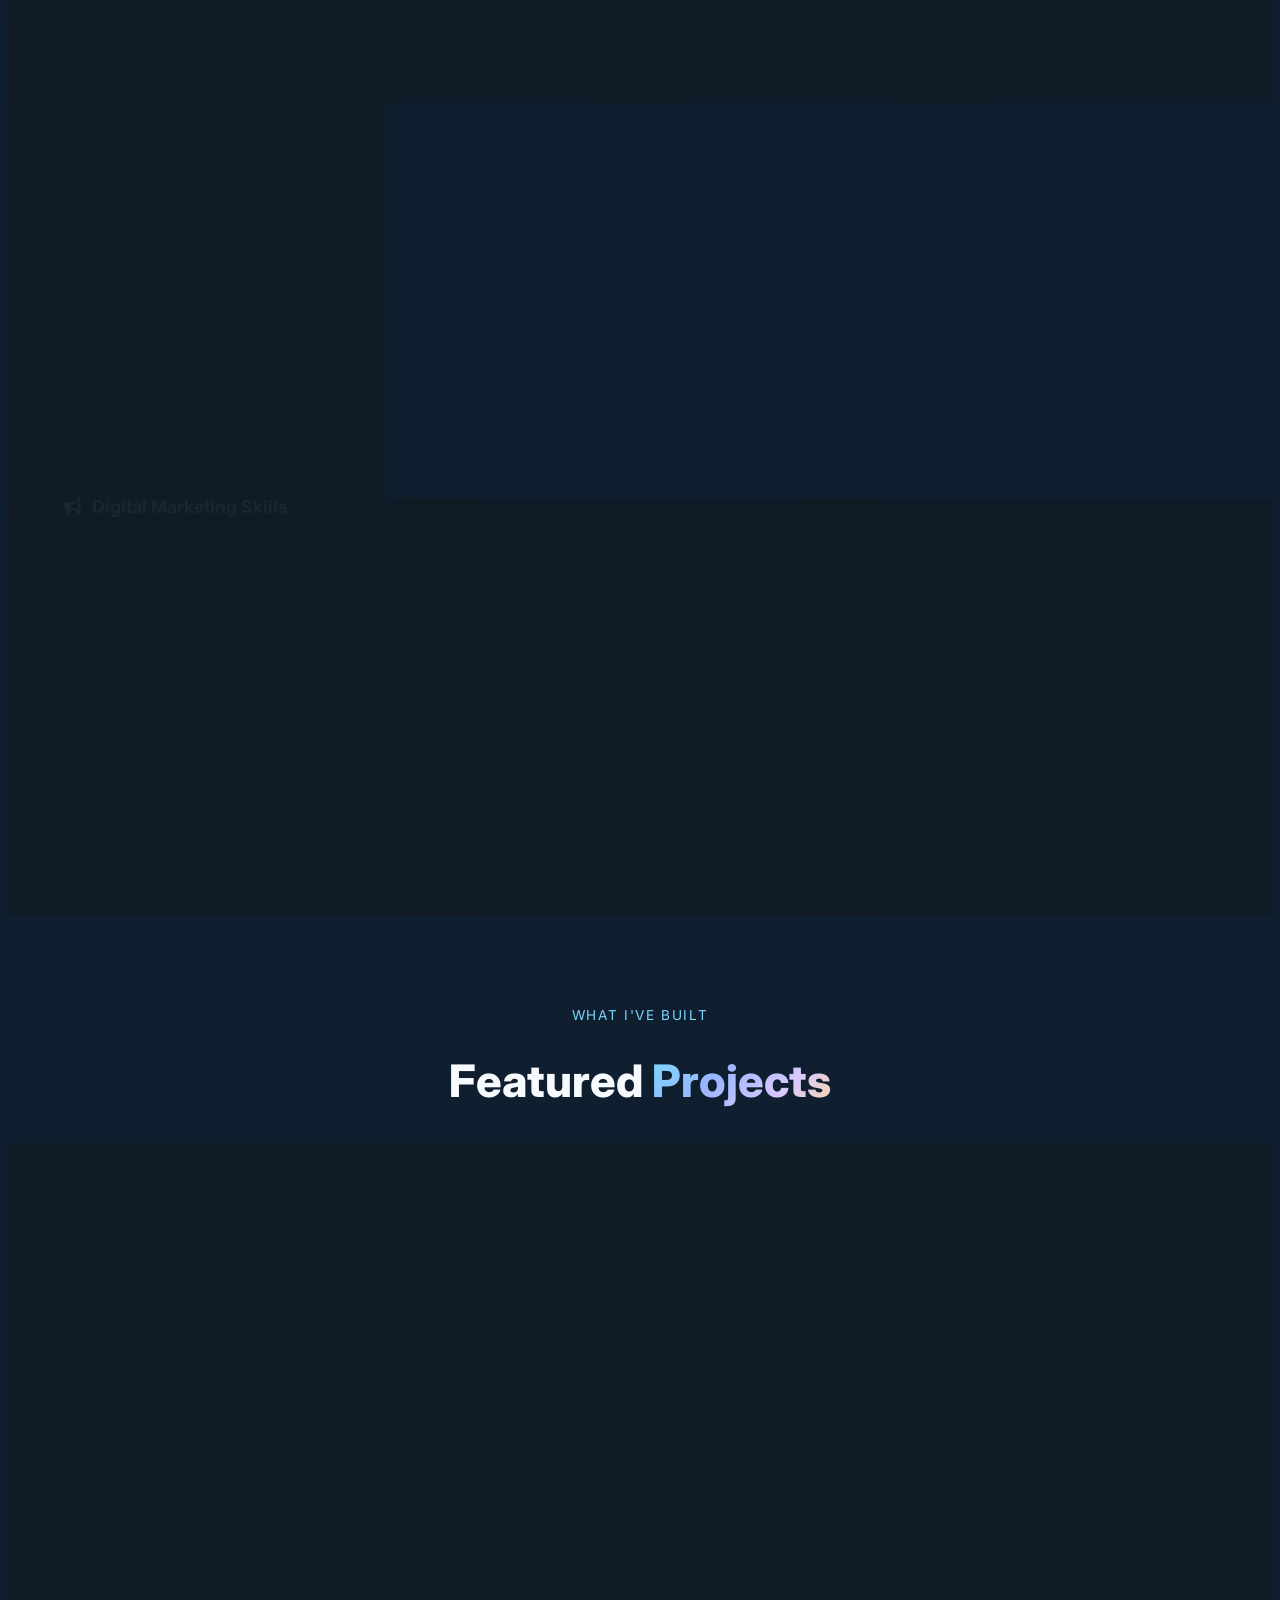
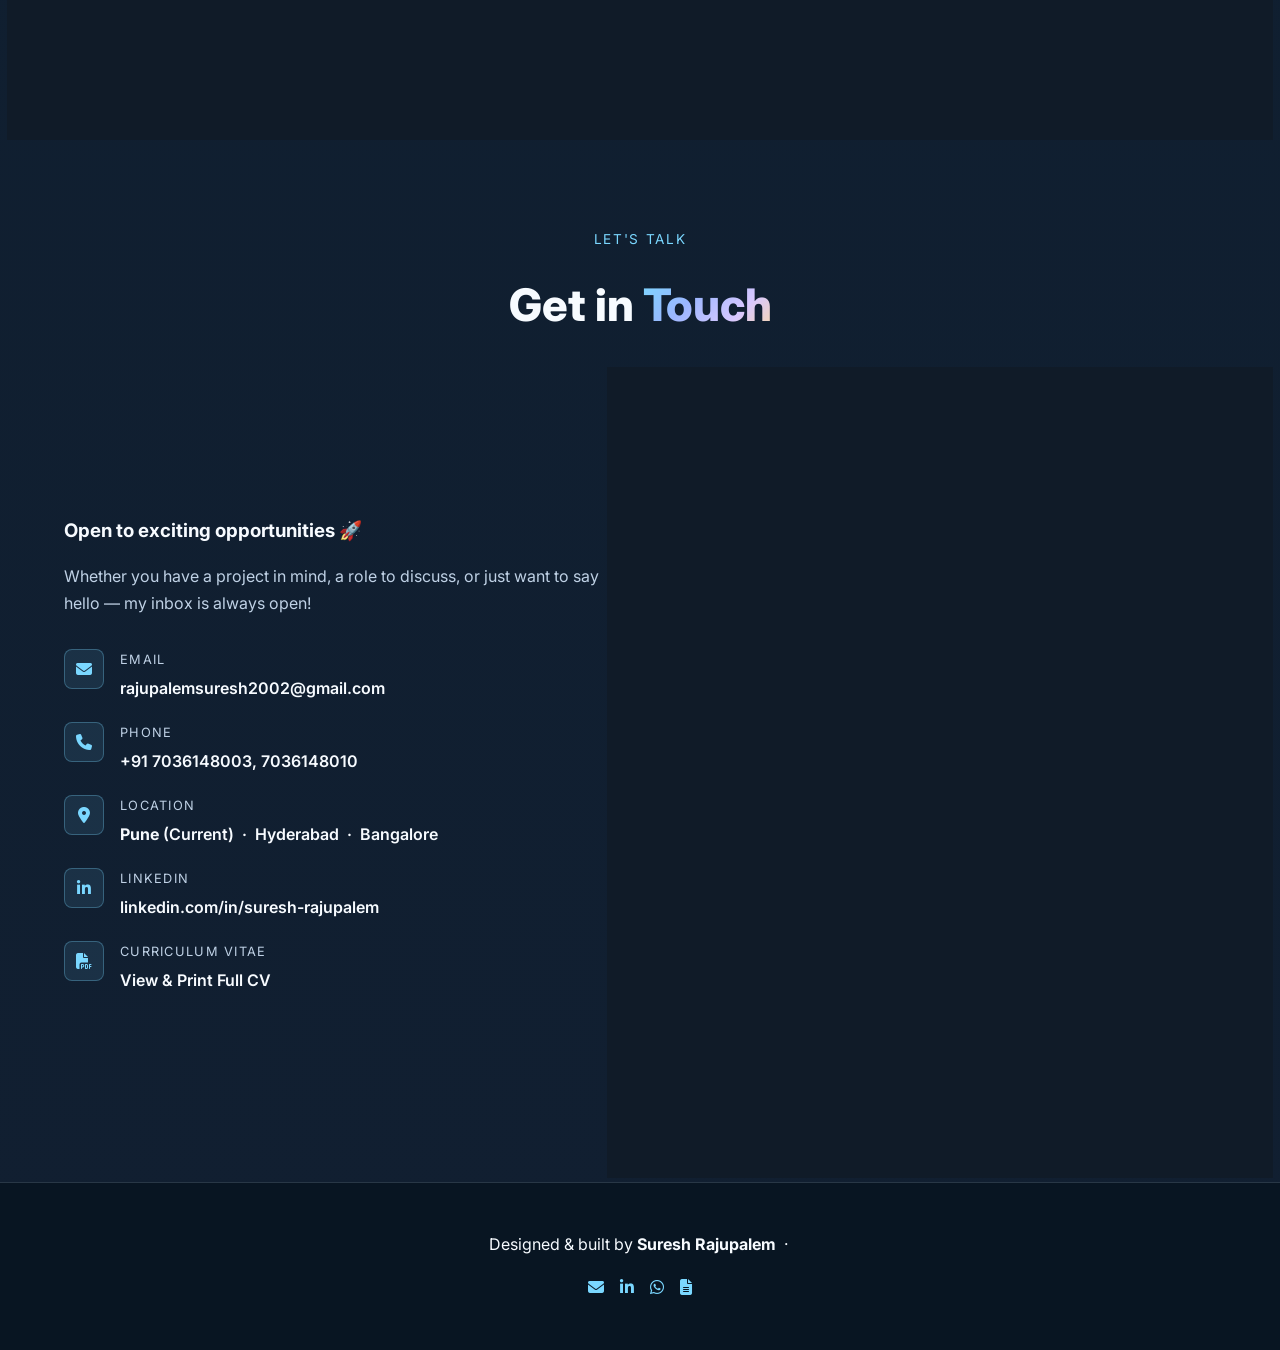
==== commit db1418d8: "Arrange About Me section into a cleaner three-card layout" ====
--- a/index.html
+++ b/index.html
@@ -76,7 +76,7 @@
           <h2 class="section-title" id="about-title">About <span class="gradient-text">Me</span></h2>
         </div>
         <div class="about-grid">
-          <div class="about-card glass-card" data-animate>
+          <div class="about-card about-card-side glass-card" data-animate>
             <div class="about-icon" aria-hidden="true"><i class="fa-solid fa-graduation-cap"></i></div>
             <h3>MBA in Finance &amp; HR</h3>
             <p>MBA from Jawaharlal Nehru Technological University, Anantapur, and B.Com from Vikrama Simhapuri University, Nellore.</p>
@@ -91,7 +91,7 @@
               <a href="mailto:rajupalemsuresh2002@gmail.com?subject=Portfolio%20Inquiry" class="btn btn-outline"><i class="fa-solid fa-envelope" aria-hidden="true"></i> Email Me</a>
             </div>
           </div>
-          <div class="about-card glass-card" data-animate>
+          <div class="about-card about-card-side glass-card" data-animate>
             <div class="about-icon" aria-hidden="true"><i class="fa-solid fa-users-gear"></i></div>
             <h3>People, Process &amp; Analysis</h3>
             <p>Interested in connecting HR operations, practical data skills, and business needs to support effective decisions.</p>
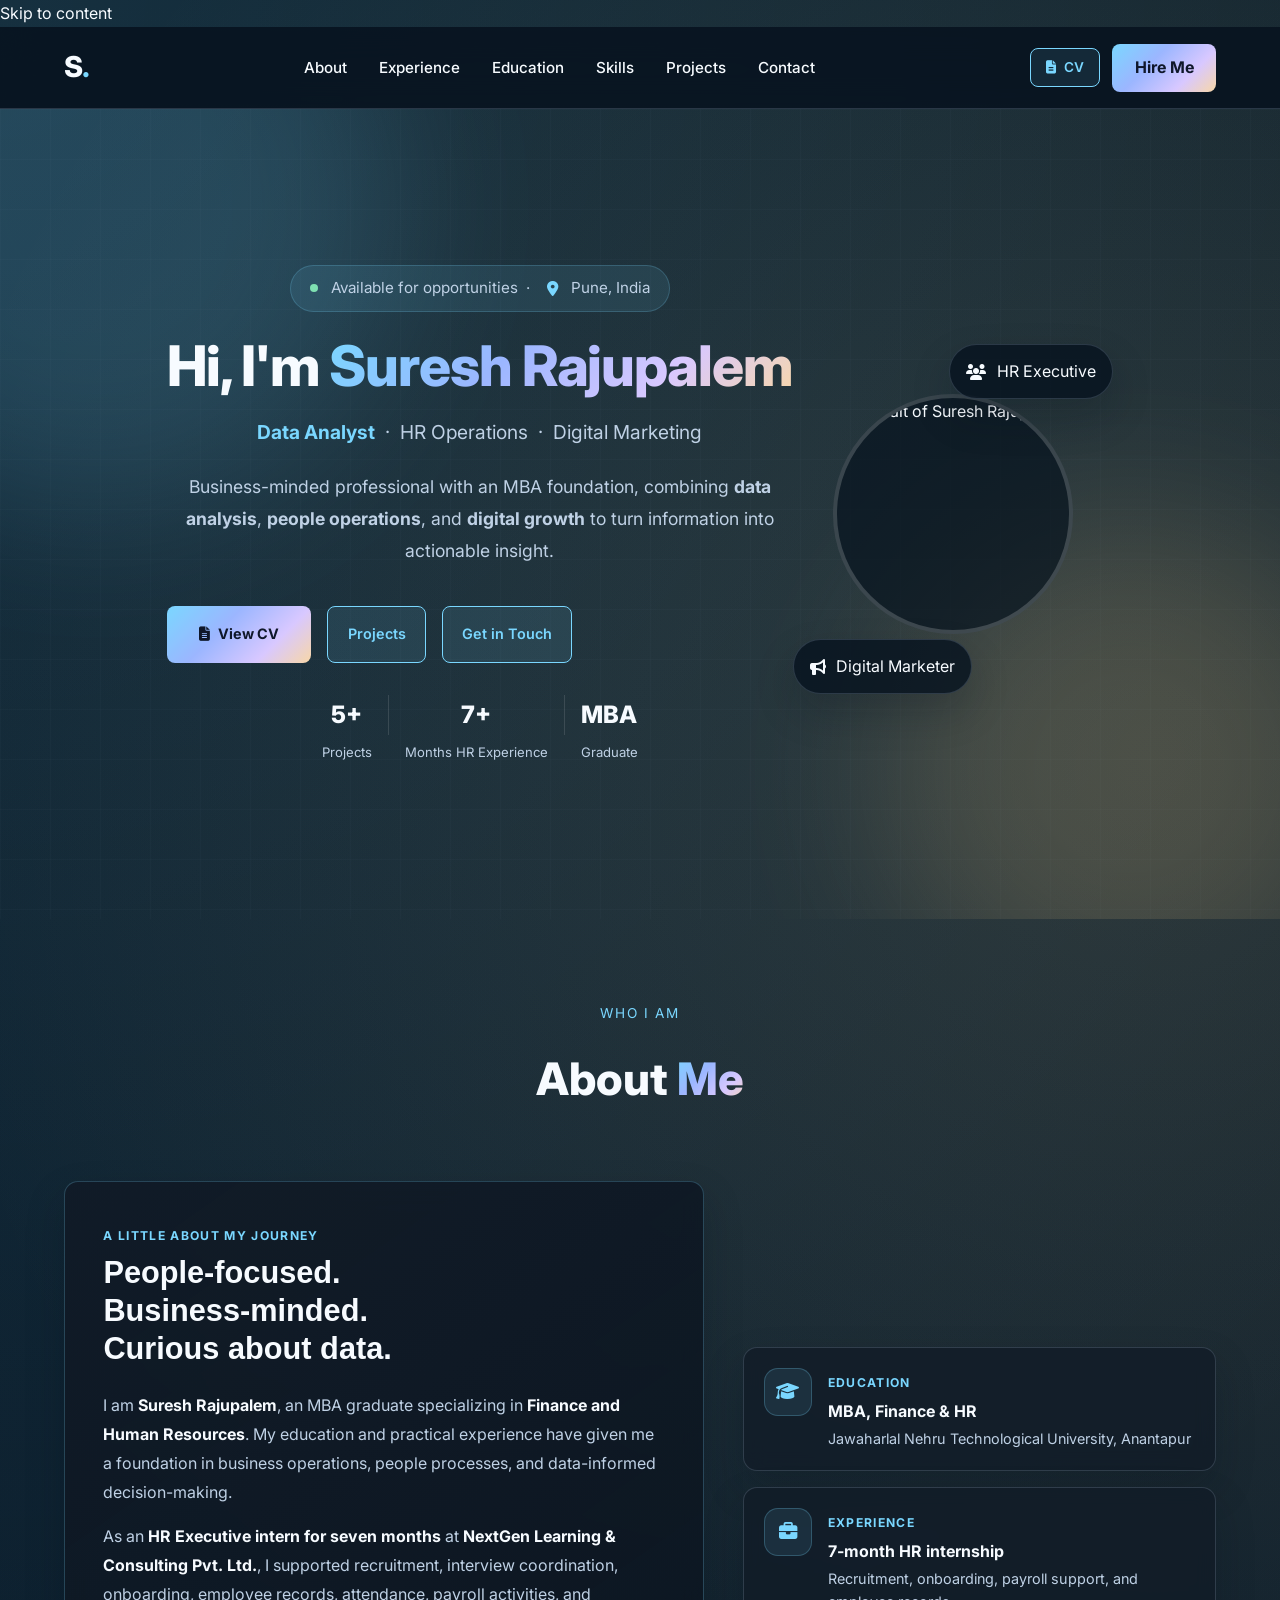
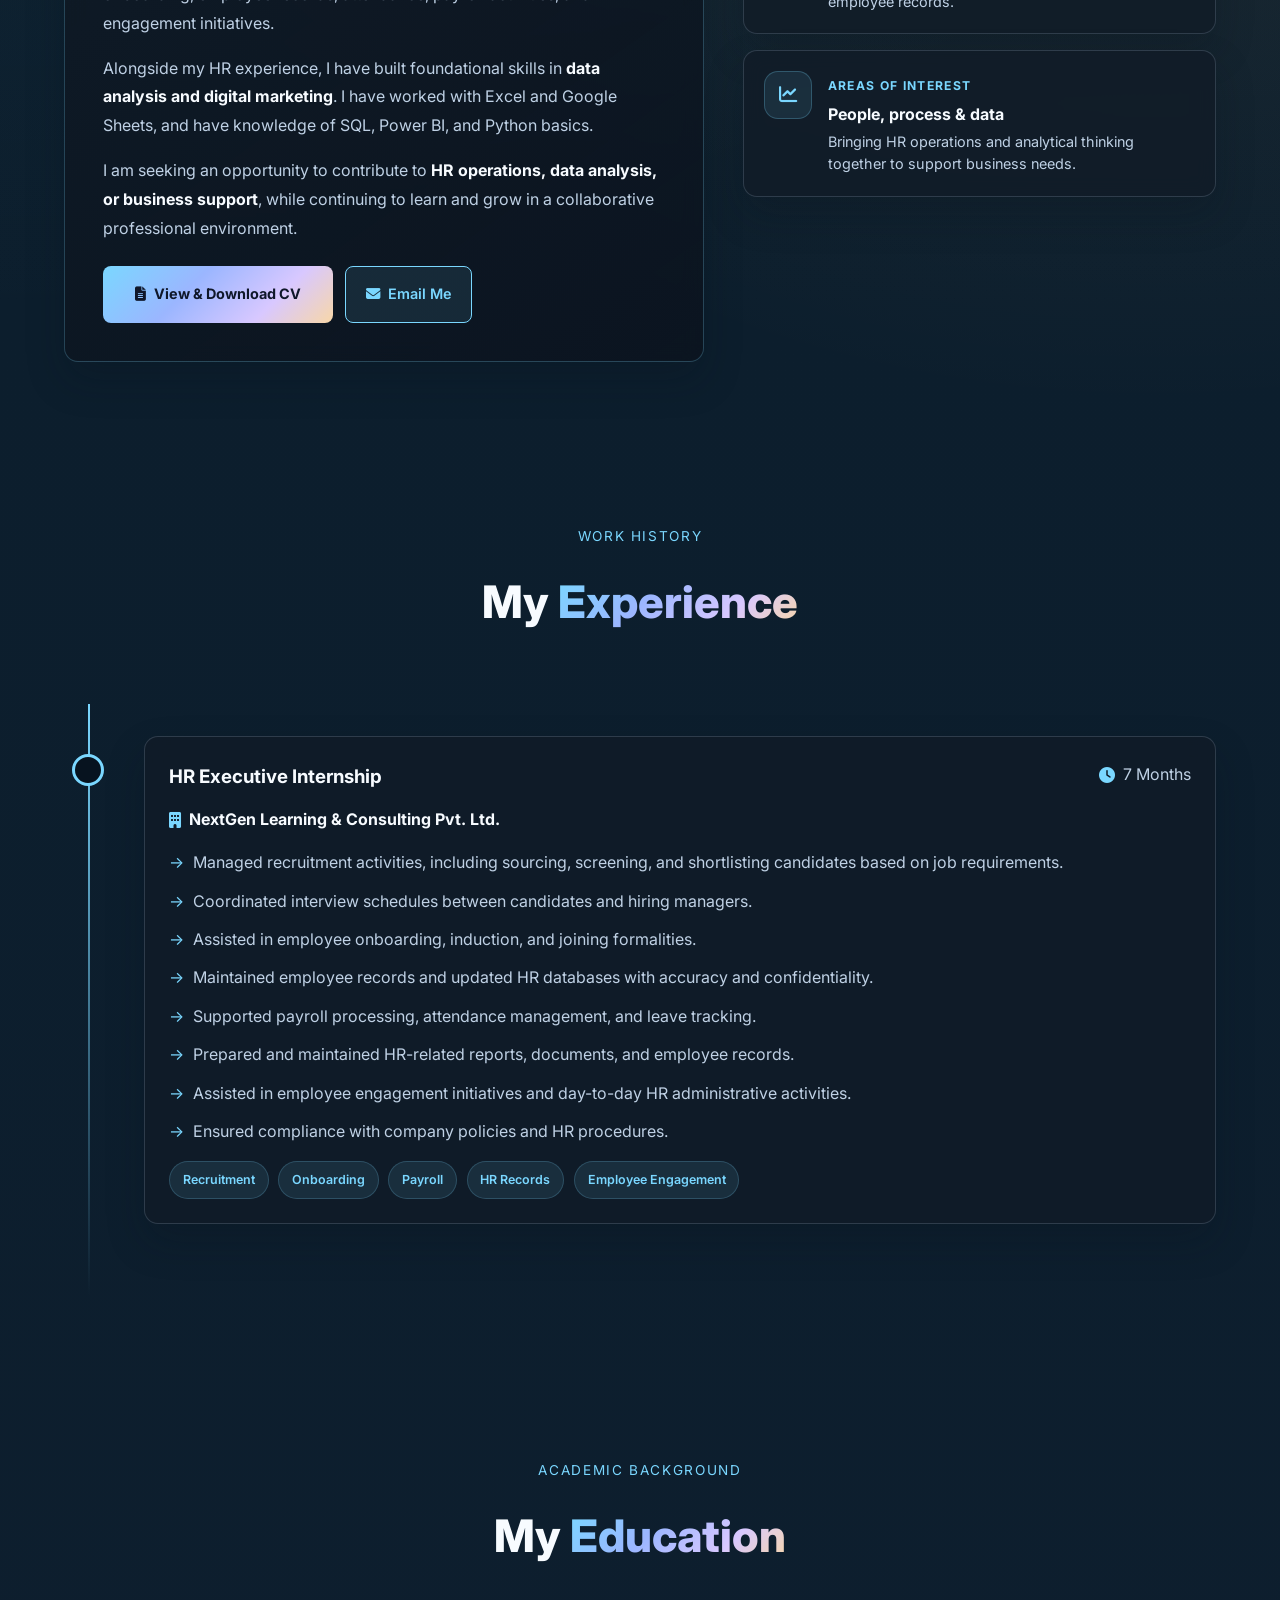
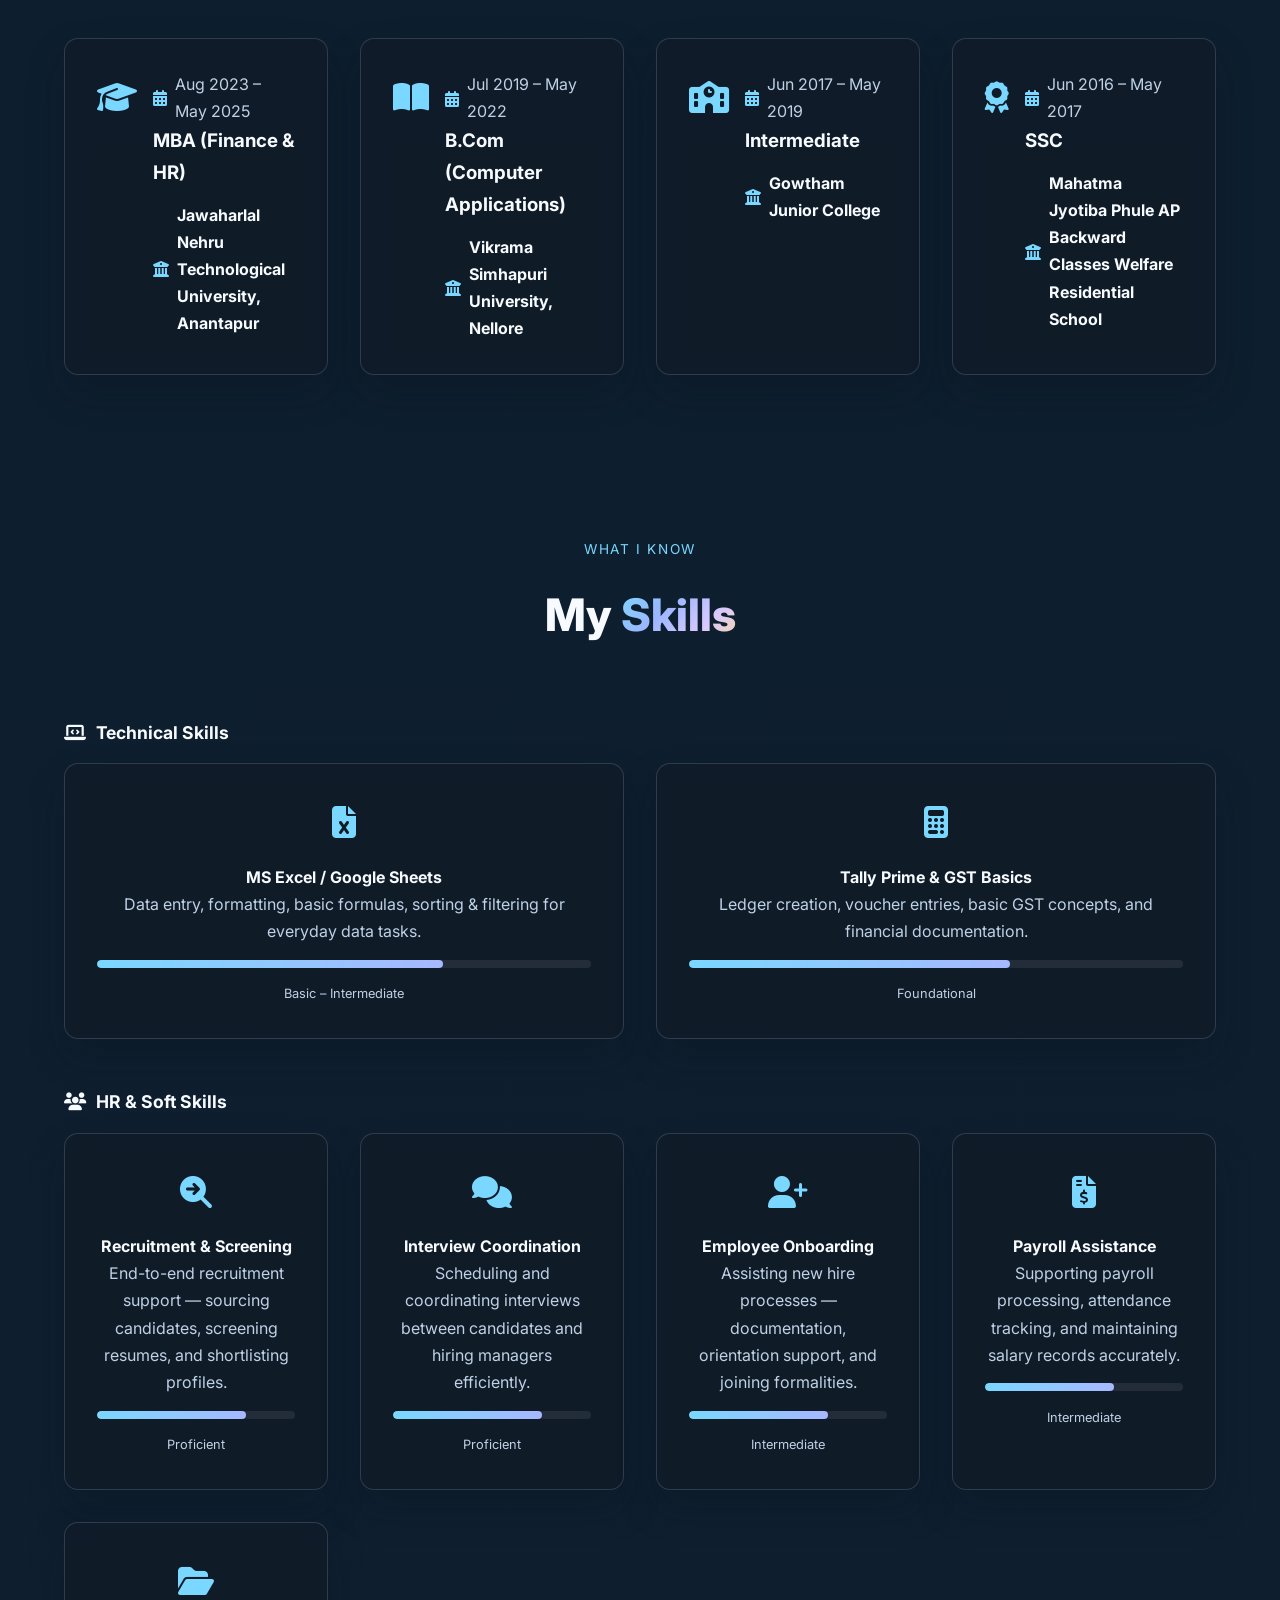
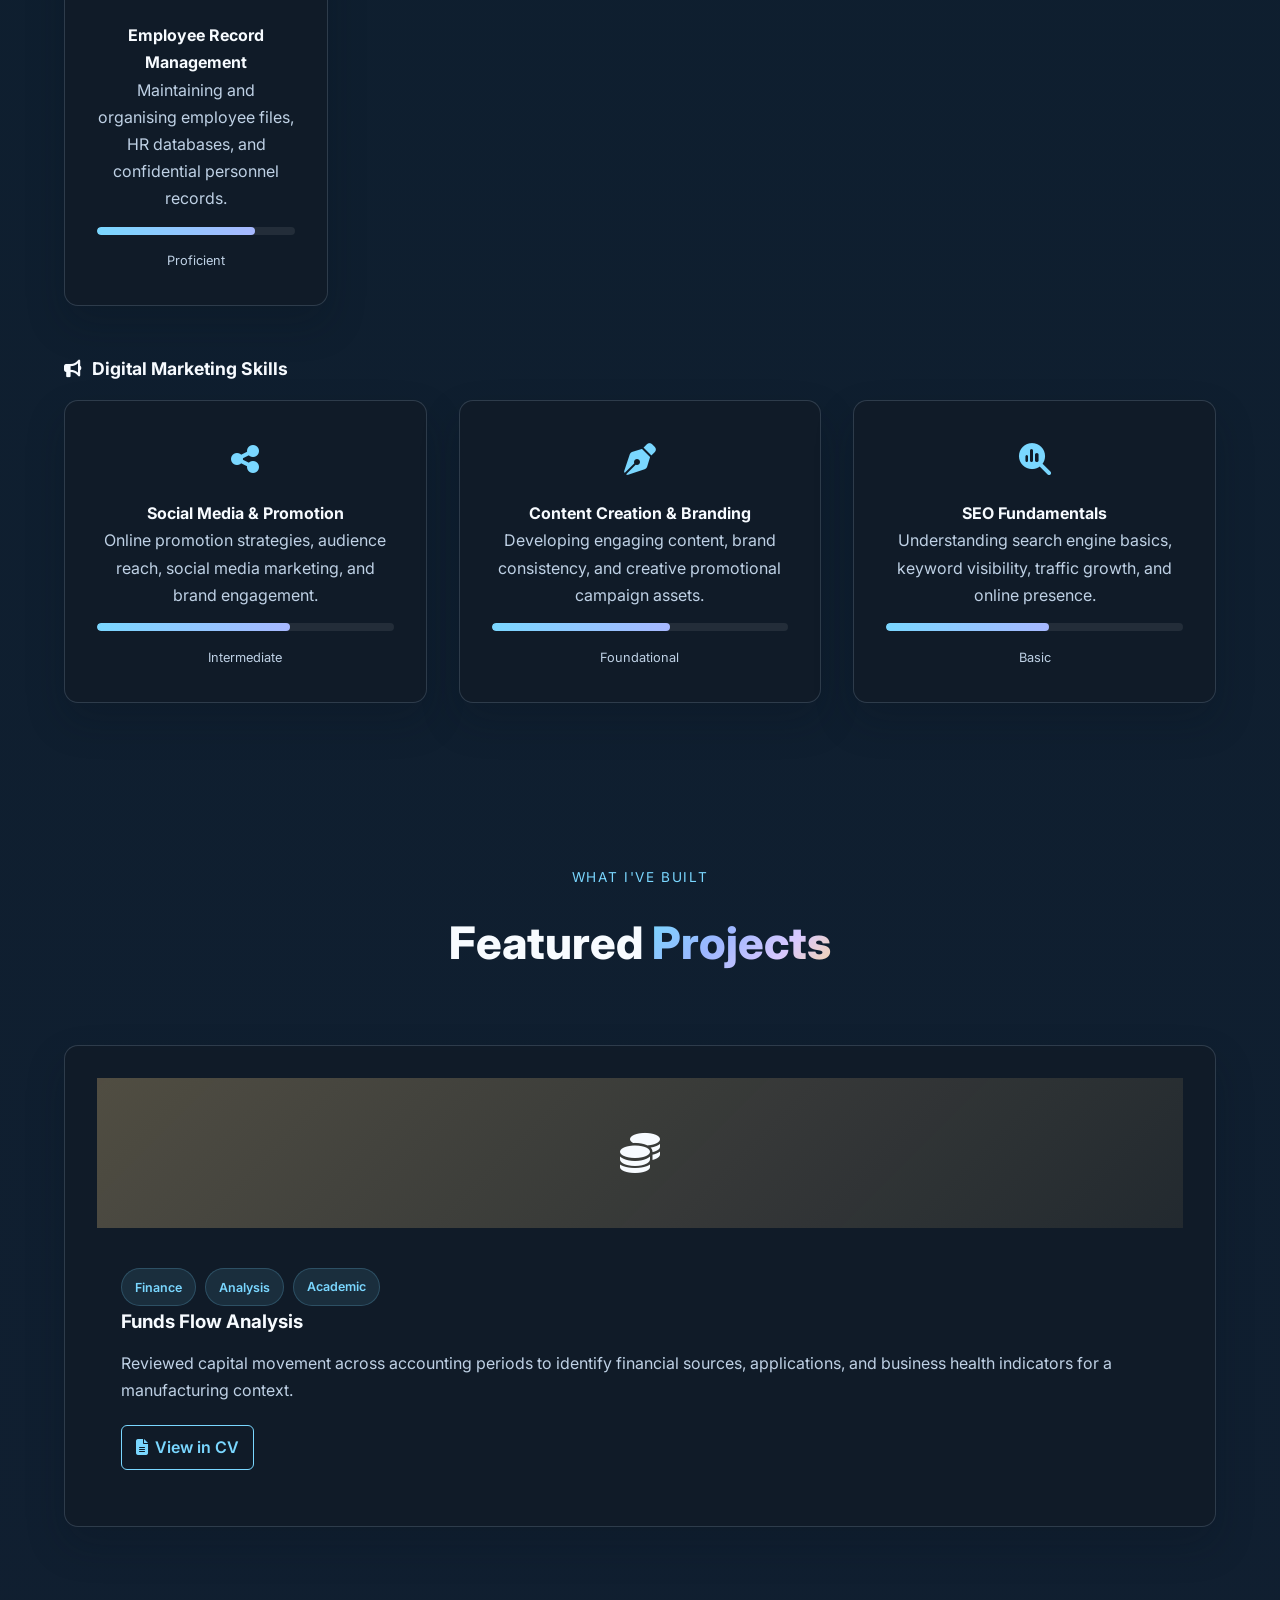
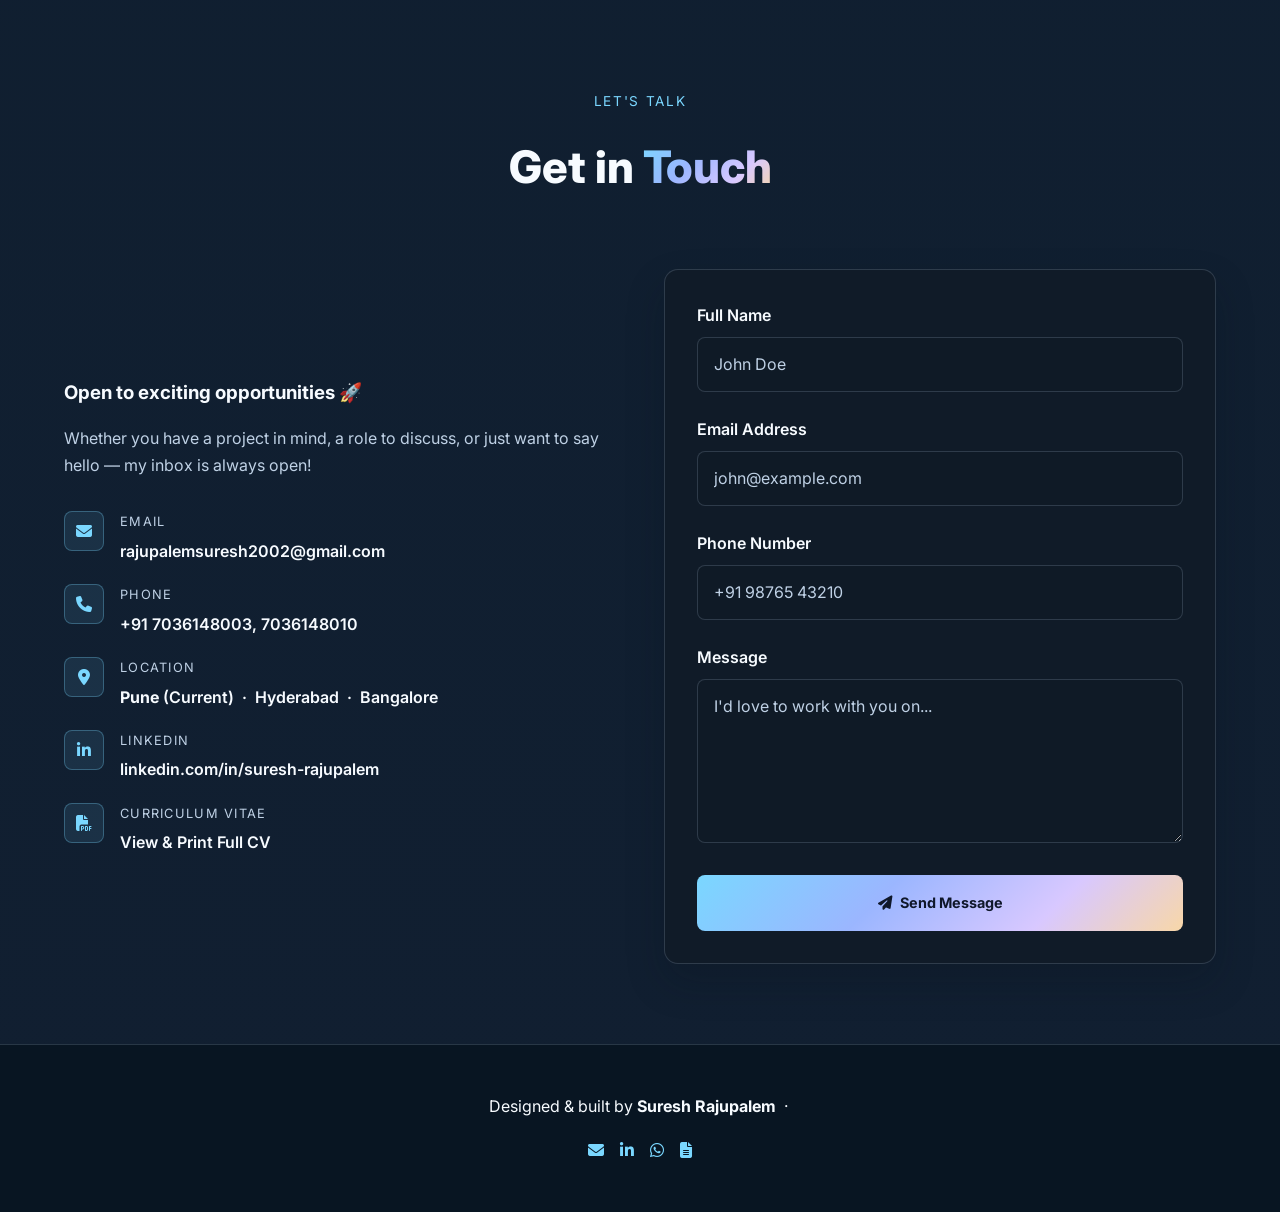
==== commit 0aee58e5: "Rework About Me into aligned story and highlights layout" ====
--- a/index.html
+++ b/index.html
@@ -18,31 +18,20 @@
   <link href="https://fonts.googleapis.com/css2?family=Inter:wght@300;400;500;600;700;800&amp;family=Space+Grotesk:wght@400;500;600;700&amp;display=swap" rel="stylesheet" />
   <link rel="stylesheet" href="https://cdnjs.cloudflare.com/ajax/libs/font-awesome/6.5.0/css/all.min.css" />
   <link rel="stylesheet" href="style.css" />
+  <link rel="stylesheet" href="about-layout.css" />
   <script src="https://cdn.jsdelivr.net/npm/@emailjs/browser@3/dist/email.min.js" defer></script>
   <script src="script.js" defer></script>
 </head>
 <body>
   <a class="skip-link" href="#main-content">Skip to content</a>
-
   <nav class="navbar" id="navbar" aria-label="Main navigation">
     <div class="nav-container">
       <a href="#home" class="nav-logo" aria-label="Suresh Rajupalem, home">S<span>.</span></a>
-      <ul class="nav-links">
-        <li><a href="#about">About</a></li>
-        <li><a href="#experience">Experience</a></li>
-        <li><a href="#education">Education</a></li>
-        <li><a href="#skills">Skills</a></li>
-        <li><a href="#projects">Projects</a></li>
-        <li><a href="#contact">Contact</a></li>
-      </ul>
-      <div class="nav-actions">
-        <a href="cv.html" target="_blank" rel="noopener noreferrer" class="btn btn-outline btn-small"><i class="fa-solid fa-file-lines" aria-hidden="true"></i> CV</a>
-        <a class="nav-cta" href="#contact">Hire Me</a>
-      </div>
+      <ul class="nav-links"><li><a href="#about">About</a></li><li><a href="#experience">Experience</a></li><li><a href="#education">Education</a></li><li><a href="#skills">Skills</a></li><li><a href="#projects">Projects</a></li><li><a href="#contact">Contact</a></li></ul>
+      <div class="nav-actions"><a href="cv.html" target="_blank" rel="noopener noreferrer" class="btn btn-outline btn-small"><i class="fa-solid fa-file-lines" aria-hidden="true"></i> CV</a><a class="nav-cta" href="#contact">Hire Me</a></div>
       <button class="hamburger" id="hamburger" type="button" aria-label="Toggle navigation menu" aria-controls="mobile-menu"><span></span><span></span><span></span></button>
     </div>
   </nav>
-
   <main id="main-content">
     <section class="hero" id="home" aria-labelledby="hero-title">
       <div class="hero-bg" aria-hidden="true"><div class="blob blob-1"></div><div class="blob blob-2"></div><div class="grid-overlay"></div></div>
@@ -51,168 +40,53 @@
         <h1 class="hero-title" id="hero-title">Hi, I'm <span class="gradient-text">Suresh Rajupalem</span></h1>
         <p class="hero-subtitle"><span class="role-cycle" id="roleCycle">Data Analyst</span> &nbsp;·&nbsp; HR Operations &nbsp;·&nbsp; Digital Marketing</p>
         <p class="hero-desc">Business-minded professional with an MBA foundation, combining <strong>data analysis</strong>, <strong>people operations</strong>, and <strong>digital growth</strong> to turn information into actionable insight.</p>
-        <div class="hero-btns">
-          <a href="cv.html" target="_blank" rel="noopener noreferrer" class="btn btn-primary"><i class="fa-solid fa-file-lines" aria-hidden="true"></i> View CV</a>
-          <a href="#projects" class="btn btn-outline">Projects</a>
-          <a href="#contact" class="btn btn-outline">Get in Touch</a>
-        </div>
-        <div class="hero-stats" aria-label="Career highlights">
-          <div class="stat"><span class="stat-num">5+</span><span class="stat-label">Projects</span></div><div class="stat-divider" aria-hidden="true"></div>
-          <div class="stat"><span class="stat-num">7+</span><span class="stat-label">Months HR Experience</span></div><div class="stat-divider" aria-hidden="true"></div>
-          <div class="stat"><span class="stat-num">MBA</span><span class="stat-label">Graduate</span></div>
-        </div>
+        <div class="hero-btns"><a href="cv.html" target="_blank" rel="noopener noreferrer" class="btn btn-primary"><i class="fa-solid fa-file-lines" aria-hidden="true"></i> View CV</a><a href="#projects" class="btn btn-outline">Projects</a><a href="#contact" class="btn btn-outline">Get in Touch</a></div>
+        <div class="hero-stats" aria-label="Career highlights"><div class="stat"><span class="stat-num">5+</span><span class="stat-label">Projects</span></div><div class="stat-divider" aria-hidden="true"></div><div class="stat"><span class="stat-num">7+</span><span class="stat-label">Months HR Experience</span></div><div class="stat-divider" aria-hidden="true"></div><div class="stat"><span class="stat-num">MBA</span><span class="stat-label">Graduate</span></div></div>
       </div>
-      <div class="hero-visual" aria-label="Profile photo and professional roles">
-        <div class="avatar"><div class="avatar-inner"><img src="assets/profile.jpg" alt="Portrait of Suresh Rajupalem" class="avatar-photo" width="240" height="240" fetchpriority="high" /></div></div>
-        <div class="floating-card card-top"><i class="fa-solid fa-users" aria-hidden="true"></i><span>HR Executive</span></div>
-        <div class="floating-card card-bottom"><i class="fa-solid fa-bullhorn" aria-hidden="true"></i><span>Digital Marketer</span></div>
-      </div>
+      <div class="hero-visual" aria-label="Profile photo and professional roles"><div class="avatar"><div class="avatar-inner"><img src="assets/profile.jpg" alt="Portrait of Suresh Rajupalem" class="avatar-photo" width="240" height="240" fetchpriority="high" /></div></div><div class="floating-card card-top"><i class="fa-solid fa-users" aria-hidden="true"></i><span>HR Executive</span></div><div class="floating-card card-bottom"><i class="fa-solid fa-bullhorn" aria-hidden="true"></i><span>Digital Marketer</span></div></div>
     </section>
 
     <section class="about section" id="about" aria-labelledby="about-title">
       <div class="container">
-        <div class="section-header">
-          <p class="section-tag">Who I Am</p>
-          <h2 class="section-title" id="about-title">About <span class="gradient-text">Me</span></h2>
-        </div>
+        <div class="section-header"><p class="section-tag">Who I Am</p><h2 class="section-title" id="about-title">About <span class="gradient-text">Me</span></h2></div>
         <div class="about-grid">
-          <div class="about-card about-card-side glass-card" data-animate>
-            <div class="about-icon" aria-hidden="true"><i class="fa-solid fa-graduation-cap"></i></div>
-            <h3>MBA in Finance &amp; HR</h3>
-            <p>MBA from Jawaharlal Nehru Technological University, Anantapur, and B.Com from Vikrama Simhapuri University, Nellore.</p>
-          </div>
-          <div class="about-main glass-card" data-animate>
+          <div class="about-story glass-card" data-animate>
+            <div class="about-story-heading"><span class="about-kicker">A little about my journey</span><h3>People-focused. Business-minded. Curious about data.</h3></div>
             <p>I am <strong>Suresh Rajupalem</strong>, an MBA graduate specializing in <strong>Finance and Human Resources</strong>. My education and practical experience have given me a foundation in business operations, people processes, and data-informed decision-making.</p>
             <p>As an <strong>HR Executive intern for seven months</strong> at <strong>NextGen Learning &amp; Consulting Pvt. Ltd.</strong>, I supported recruitment, interview coordination, onboarding, employee records, attendance, payroll activities, and engagement initiatives.</p>
             <p>Alongside my HR experience, I have built foundational skills in <strong>data analysis and digital marketing</strong>. I have worked with Excel and Google Sheets, and have knowledge of SQL, Power BI, and Python basics.</p>
             <p>I am seeking an opportunity to contribute to <strong>HR operations, data analysis, or business support</strong>, while continuing to learn and grow in a collaborative professional environment.</p>
-            <div class="about-actions">
-              <a href="cv.html" target="_blank" rel="noopener noreferrer" class="btn btn-primary"><i class="fa-solid fa-file-lines" aria-hidden="true"></i> View &amp; Download CV</a>
-              <a href="mailto:rajupalemsuresh2002@gmail.com?subject=Portfolio%20Inquiry" class="btn btn-outline"><i class="fa-solid fa-envelope" aria-hidden="true"></i> Email Me</a>
-            </div>
+            <div class="about-actions"><a href="cv.html" target="_blank" rel="noopener noreferrer" class="btn btn-primary"><i class="fa-solid fa-file-lines" aria-hidden="true"></i> View &amp; Download CV</a><a href="mailto:rajupalemsuresh2002@gmail.com?subject=Portfolio%20Inquiry" class="btn btn-outline"><i class="fa-solid fa-envelope" aria-hidden="true"></i> Email Me</a></div>
           </div>
-          <div class="about-card about-card-side glass-card" data-animate>
-            <div class="about-icon" aria-hidden="true"><i class="fa-solid fa-users-gear"></i></div>
-            <h3>People, Process &amp; Analysis</h3>
-            <p>Interested in connecting HR operations, practical data skills, and business needs to support effective decisions.</p>
-          </div>
+          <aside class="about-highlights" aria-label="About me highlights">
+            <article class="about-highlight glass-card" data-animate><div class="about-highlight-icon" aria-hidden="true"><i class="fa-solid fa-graduation-cap"></i></div><div><span class="about-highlight-label">Education</span><h3>MBA, Finance &amp; HR</h3><p>Jawaharlal Nehru Technological University, Anantapur</p></div></article>
+            <article class="about-highlight glass-card" data-animate><div class="about-highlight-icon" aria-hidden="true"><i class="fa-solid fa-briefcase"></i></div><div><span class="about-highlight-label">Experience</span><h3>7-month HR internship</h3><p>Recruitment, onboarding, payroll support, and employee records.</p></div></article>
+            <article class="about-highlight glass-card" data-animate><div class="about-highlight-icon" aria-hidden="true"><i class="fa-solid fa-chart-line"></i></div><div><span class="about-highlight-label">Areas of interest</span><h3>People, process &amp; data</h3><p>Bringing HR operations and analytical thinking together to support business needs.</p></div></article>
+          </aside>
         </div>
       </div>
     </section>
 
-    <section class="experience section" id="experience" aria-labelledby="experience-title">
-      <div class="container">
-        <div class="section-header"><p class="section-tag">Work History</p><h2 class="section-title" id="experience-title">My <span class="gradient-text">Experience</span></h2></div>
-        <div class="timeline">
-          <article class="timeline-item" data-animate>
-            <div class="timeline-dot" aria-hidden="true"></div>
-            <div class="timeline-card glass-card">
-              <div class="timeline-header">
-                <div class="timeline-title-group"><h3 class="timeline-role">HR Executive <span class="badge-intern">Internship</span></h3><p class="timeline-company"><i class="fa-solid fa-building" aria-hidden="true"></i> NextGen Learning &amp; Consulting Pvt. Ltd.</p></div>
-                <div class="timeline-meta"><span class="timeline-duration"><i class="fa-solid fa-clock" aria-hidden="true"></i> 7 Months</span></div>
-              </div>
-              <ul class="timeline-responsibilities">
-                <li>Managed recruitment activities, including sourcing, screening, and shortlisting candidates based on job requirements.</li>
-                <li>Coordinated interview schedules between candidates and hiring managers.</li>
-                <li>Assisted in employee onboarding, induction, and joining formalities.</li>
-                <li>Maintained employee records and updated HR databases with accuracy and confidentiality.</li>
-                <li>Supported payroll processing, attendance management, and leave tracking.</li>
-                <li>Prepared and maintained HR-related reports, documents, and employee records.</li>
-                <li>Assisted in employee engagement initiatives and day-to-day HR administrative activities.</li>
-                <li>Ensured compliance with company policies and HR procedures.</li>
-              </ul>
-              <div class="timeline-tags" aria-label="Experience areas"><span class="tag">Recruitment</span><span class="tag">Onboarding</span><span class="tag">Payroll</span><span class="tag">HR Records</span><span class="tag">Employee Engagement</span></div>
-            </div>
-          </article>
-        </div>
-      </div>
-    </section>
+    <section class="experience section" id="experience" aria-labelledby="experience-title"><div class="container"><div class="section-header"><p class="section-tag">Work History</p><h2 class="section-title" id="experience-title">My <span class="gradient-text">Experience</span></h2></div><div class="timeline"><article class="timeline-item" data-animate><div class="timeline-dot" aria-hidden="true"></div><div class="timeline-card glass-card"><div class="timeline-header"><div class="timeline-title-group"><h3 class="timeline-role">HR Executive <span class="badge-intern">Internship</span></h3><p class="timeline-company"><i class="fa-solid fa-building" aria-hidden="true"></i> NextGen Learning &amp; Consulting Pvt. Ltd.</p></div><div class="timeline-meta"><span class="timeline-duration"><i class="fa-solid fa-clock" aria-hidden="true"></i> 7 Months</span></div></div><ul class="timeline-responsibilities"><li>Managed recruitment activities, including sourcing, screening, and shortlisting candidates based on job requirements.</li><li>Coordinated interview schedules between candidates and hiring managers.</li><li>Assisted in employee onboarding, induction, and joining formalities.</li><li>Maintained employee records and updated HR databases with accuracy and confidentiality.</li><li>Supported payroll processing, attendance management, and leave tracking.</li><li>Prepared and maintained HR-related reports, documents, and employee records.</li><li>Assisted in employee engagement initiatives and day-to-day HR administrative activities.</li><li>Ensured compliance with company policies and HR procedures.</li></ul><div class="timeline-tags" aria-label="Experience areas"><span class="tag">Recruitment</span><span class="tag">Onboarding</span><span class="tag">Payroll</span><span class="tag">HR Records</span><span class="tag">Employee Engagement</span></div></div></article></div></div></section>
 
-    <section class="education section" id="education" aria-labelledby="education-title">
-      <div class="container">
-        <div class="section-header"><p class="section-tag">Academic Background</p><h2 class="section-title" id="education-title">My <span class="gradient-text">Education</span></h2></div>
-        <div class="edu-grid">
-          <article class="edu-card glass-card" data-animate><div class="edu-icon edu-mba" aria-hidden="true"><i class="fa-solid fa-graduation-cap"></i></div><div class="edu-body"><span class="edu-duration"><i class="fa-solid fa-calendar-days" aria-hidden="true"></i> Aug 2023 – May 2025</span><h3 class="edu-degree">MBA <span class="edu-spec">(Finance &amp; HR)</span></h3><p class="edu-institution"><i class="fa-solid fa-university" aria-hidden="true"></i> Jawaharlal Nehru Technological University, Anantapur</p></div></article>
-          <article class="edu-card glass-card" data-animate><div class="edu-icon edu-bcom" aria-hidden="true"><i class="fa-solid fa-book-open"></i></div><div class="edu-body"><span class="edu-duration"><i class="fa-solid fa-calendar-days" aria-hidden="true"></i> Jul 2019 – May 2022</span><h3 class="edu-degree">B.Com <span class="edu-spec">(Computer Applications)</span></h3><p class="edu-institution"><i class="fa-solid fa-university" aria-hidden="true"></i> Vikrama Simhapuri University, Nellore</p></div></article>
-          <article class="edu-card glass-card" data-animate><div class="edu-icon edu-inter" aria-hidden="true"><i class="fa-solid fa-school"></i></div><div class="edu-body"><span class="edu-duration"><i class="fa-solid fa-calendar-days" aria-hidden="true"></i> Jun 2017 – May 2019</span><h3 class="edu-degree">Intermediate</h3><p class="edu-institution"><i class="fa-solid fa-university" aria-hidden="true"></i> Gowtham Junior College</p></div></article>
-          <article class="edu-card glass-card" data-animate><div class="edu-icon edu-ssc" aria-hidden="true"><i class="fa-solid fa-award"></i></div><div class="edu-body"><span class="edu-duration"><i class="fa-solid fa-calendar-days" aria-hidden="true"></i> Jun 2016 – May 2017</span><h3 class="edu-degree">SSC</h3><p class="edu-institution"><i class="fa-solid fa-university" aria-hidden="true"></i> Mahatma Jyotiba Phule AP Backward Classes Welfare Residential School</p></div></article>
-        </div>
-      </div>
-    </section>
+    <section class="education section" id="education" aria-labelledby="education-title"><div class="container"><div class="section-header"><p class="section-tag">Academic Background</p><h2 class="section-title" id="education-title">My <span class="gradient-text">Education</span></h2></div><div class="edu-grid">
+      <article class="edu-card glass-card" data-animate><div class="edu-icon edu-mba" aria-hidden="true"><i class="fa-solid fa-graduation-cap"></i></div><div class="edu-body"><span class="edu-duration"><i class="fa-solid fa-calendar-days" aria-hidden="true"></i> Aug 2023 – May 2025</span><h3 class="edu-degree">MBA <span class="edu-spec">(Finance &amp; HR)</span></h3><p class="edu-institution"><i class="fa-solid fa-university" aria-hidden="true"></i> Jawaharlal Nehru Technological University, Anantapur</p></div></article>
+      <article class="edu-card glass-card" data-animate><div class="edu-icon edu-bcom" aria-hidden="true"><i class="fa-solid fa-book-open"></i></div><div class="edu-body"><span class="edu-duration"><i class="fa-solid fa-calendar-days" aria-hidden="true"></i> Jul 2019 – May 2022</span><h3 class="edu-degree">B.Com <span class="edu-spec">(Computer Applications)</span></h3><p class="edu-institution"><i class="fa-solid fa-university" aria-hidden="true"></i> Vikrama Simhapuri University, Nellore</p></div></article>
+      <article class="edu-card glass-card" data-animate><div class="edu-icon edu-inter" aria-hidden="true"><i class="fa-solid fa-school"></i></div><div class="edu-body"><span class="edu-duration"><i class="fa-solid fa-calendar-days" aria-hidden="true"></i> Jun 2017 – May 2019</span><h3 class="edu-degree">Intermediate</h3><p class="edu-institution"><i class="fa-solid fa-university" aria-hidden="true"></i> Gowtham Junior College</p></div></article>
+      <article class="edu-card glass-card" data-animate><div class="edu-icon edu-ssc" aria-hidden="true"><i class="fa-solid fa-award"></i></div><div class="edu-body"><span class="edu-duration"><i class="fa-solid fa-calendar-days" aria-hidden="true"></i> Jun 2016 – May 2017</span><h3 class="edu-degree">SSC</h3><p class="edu-institution"><i class="fa-solid fa-university" aria-hidden="true"></i> Mahatma Jyotiba Phule AP Backward Classes Welfare Residential School</p></div></article>
+    </div></div></section>
 
-    <section class="skills section" id="skills" aria-labelledby="skills-title">
-      <div class="container">
-        <div class="section-header"><p class="section-tag">What I Know</p><h2 class="section-title" id="skills-title">My <span class="gradient-text">Skills</span></h2></div>
-        <h3 class="skills-group-label"><i class="fa-solid fa-laptop-code" aria-hidden="true"></i> Technical Skills</h3>
-        <div class="skills-grid" style="margin-bottom: 3rem;">
-          <article class="skill-card glass-card" data-animate><div class="skill-icon excel" aria-hidden="true"><i class="fa-solid fa-file-excel"></i></div><h4>MS Excel / Google Sheets</h4><p>Data entry, formatting, basic formulas, sorting &amp; filtering for everyday data tasks.</p><div class="skill-bar" role="img" aria-label="Skill level: Basic to intermediate"><div class="skill-fill" style="--pct:70%"></div></div><span class="skill-pct">Basic – Intermediate</span></article>
-          <article class="skill-card glass-card" data-animate><div class="skill-icon tally" aria-hidden="true"><i class="fa-solid fa-calculator"></i></div><h4>Tally Prime &amp; GST Basics</h4><p>Ledger creation, voucher entries, basic GST concepts, and financial documentation.</p><div class="skill-bar" role="img" aria-label="Skill level: Foundational"><div class="skill-fill" style="--pct:65%"></div></div><span class="skill-pct">Foundational</span></article>
-        </div>
-        <h3 class="skills-group-label"><i class="fa-solid fa-users" aria-hidden="true"></i> HR &amp; Soft Skills</h3>
-        <div class="skills-grid">
-          <article class="skill-card glass-card" data-animate><div class="skill-icon hr-recruit" aria-hidden="true"><i class="fa-solid fa-magnifying-glass-arrow-right"></i></div><h4>Recruitment &amp; Screening</h4><p>End-to-end recruitment support — sourcing candidates, screening resumes, and shortlisting profiles.</p><div class="skill-bar" role="img" aria-label="Skill level: Proficient"><div class="skill-fill" style="--pct:75%"></div></div><span class="skill-pct">Proficient</span></article>
-          <article class="skill-card glass-card" data-animate><div class="skill-icon hr-interview" aria-hidden="true"><i class="fa-solid fa-comments"></i></div><h4>Interview Coordination</h4><p>Scheduling and coordinating interviews between candidates and hiring managers efficiently.</p><div class="skill-bar" role="img" aria-label="Skill level: Proficient"><div class="skill-fill" style="--pct:75%"></div></div><span class="skill-pct">Proficient</span></article>
-          <article class="skill-card glass-card" data-animate><div class="skill-icon hr-onboard" aria-hidden="true"><i class="fa-solid fa-user-plus"></i></div><h4>Employee Onboarding</h4><p>Assisting new hire processes — documentation, orientation support, and joining formalities.</p><div class="skill-bar" role="img" aria-label="Skill level: Intermediate"><div class="skill-fill" style="--pct:70%"></div></div><span class="skill-pct">Intermediate</span></article>
-          <article class="skill-card glass-card" data-animate><div class="skill-icon hr-payroll" aria-hidden="true"><i class="fa-solid fa-file-invoice-dollar"></i></div><h4>Payroll Assistance</h4><p>Supporting payroll processing, attendance tracking, and maintaining salary records accurately.</p><div class="skill-bar" role="img" aria-label="Skill level: Intermediate"><div class="skill-fill" style="--pct:65%"></div></div><span class="skill-pct">Intermediate</span></article>
-          <article class="skill-card glass-card" data-animate><div class="skill-icon hr-records" aria-hidden="true"><i class="fa-solid fa-folder-open"></i></div><h4>Employee Record Management</h4><p>Maintaining and organising employee files, HR databases, and confidential personnel records.</p><div class="skill-bar" role="img" aria-label="Skill level: Proficient"><div class="skill-fill" style="--pct:80%"></div></div><span class="skill-pct">Proficient</span></article>
-        </div>
-        <h3 class="skills-group-label" style="margin-top: 3rem;"><i class="fa-solid fa-bullhorn" aria-hidden="true"></i> Digital Marketing Skills</h3>
-        <div class="skills-grid">
-          <article class="skill-card glass-card" data-animate><div class="skill-icon dm-social" aria-hidden="true"><i class="fa-solid fa-share-nodes"></i></div><h4>Social Media &amp; Promotion</h4><p>Online promotion strategies, audience reach, social media marketing, and brand engagement.</p><div class="skill-bar" role="img" aria-label="Skill level: Intermediate"><div class="skill-fill" style="--pct:65%"></div></div><span class="skill-pct">Intermediate</span></article>
-          <article class="skill-card glass-card" data-animate><div class="skill-icon dm-content" aria-hidden="true"><i class="fa-solid fa-pen-nib"></i></div><h4>Content Creation &amp; Branding</h4><p>Developing engaging content, brand consistency, and creative promotional campaign assets.</p><div class="skill-bar" role="img" aria-label="Skill level: Foundational"><div class="skill-fill" style="--pct:60%"></div></div><span class="skill-pct">Foundational</span></article>
-          <article class="skill-card glass-card" data-animate><div class="skill-icon dm-seo" aria-hidden="true"><i class="fa-solid fa-magnifying-glass-chart"></i></div><h4>SEO Fundamentals</h4><p>Understanding search engine basics, keyword visibility, traffic growth, and online presence.</p><div class="skill-bar" role="img" aria-label="Skill level: Basic"><div class="skill-fill" style="--pct:55%"></div></div><span class="skill-pct">Basic</span></article>
-        </div>
-      </div>
-    </section>
+    <section class="skills section" id="skills" aria-labelledby="skills-title"><div class="container"><div class="section-header"><p class="section-tag">What I Know</p><h2 class="section-title" id="skills-title">My <span class="gradient-text">Skills</span></h2></div>
+      <h3 class="skills-group-label"><i class="fa-solid fa-laptop-code" aria-hidden="true"></i> Technical Skills</h3><div class="skills-grid" style="margin-bottom: 3rem;"><article class="skill-card glass-card" data-animate><div class="skill-icon excel" aria-hidden="true"><i class="fa-solid fa-file-excel"></i></div><h4>MS Excel / Google Sheets</h4><p>Data entry, formatting, basic formulas, sorting &amp; filtering for everyday data tasks.</p><div class="skill-bar" role="img" aria-label="Skill level: Basic to intermediate"><div class="skill-fill" style="--pct:70%"></div></div><span class="skill-pct">Basic – Intermediate</span></article><article class="skill-card glass-card" data-animate><div class="skill-icon tally" aria-hidden="true"><i class="fa-solid fa-calculator"></i></div><h4>Tally Prime &amp; GST Basics</h4><p>Ledger creation, voucher entries, basic GST concepts, and financial documentation.</p><div class="skill-bar" role="img" aria-label="Skill level: Foundational"><div class="skill-fill" style="--pct:65%"></div></div><span class="skill-pct">Foundational</span></article></div>
+      <h3 class="skills-group-label"><i class="fa-solid fa-users" aria-hidden="true"></i> HR &amp; Soft Skills</h3><div class="skills-grid"><article class="skill-card glass-card" data-animate><div class="skill-icon hr-recruit" aria-hidden="true"><i class="fa-solid fa-magnifying-glass-arrow-right"></i></div><h4>Recruitment &amp; Screening</h4><p>End-to-end recruitment support — sourcing candidates, screening resumes, and shortlisting profiles.</p><div class="skill-bar" role="img" aria-label="Skill level: Proficient"><div class="skill-fill" style="--pct:75%"></div></div><span class="skill-pct">Proficient</span></article><article class="skill-card glass-card" data-animate><div class="skill-icon hr-interview" aria-hidden="true"><i class="fa-solid fa-comments"></i></div><h4>Interview Coordination</h4><p>Scheduling and coordinating interviews between candidates and hiring managers efficiently.</p><div class="skill-bar" role="img" aria-label="Skill level: Proficient"><div class="skill-fill" style="--pct:75%"></div></div><span class="skill-pct">Proficient</span></article><article class="skill-card glass-card" data-animate><div class="skill-icon hr-onboard" aria-hidden="true"><i class="fa-solid fa-user-plus"></i></div><h4>Employee Onboarding</h4><p>Assisting new hire processes — documentation, orientation support, and joining formalities.</p><div class="skill-bar" role="img" aria-label="Skill level: Intermediate"><div class="skill-fill" style="--pct:70%"></div></div><span class="skill-pct">Intermediate</span></article><article class="skill-card glass-card" data-animate><div class="skill-icon hr-payroll" aria-hidden="true"><i class="fa-solid fa-file-invoice-dollar"></i></div><h4>Payroll Assistance</h4><p>Supporting payroll processing, attendance tracking, and maintaining salary records accurately.</p><div class="skill-bar" role="img" aria-label="Skill level: Intermediate"><div class="skill-fill" style="--pct:65%"></div></div><span class="skill-pct">Intermediate</span></article><article class="skill-card glass-card" data-animate><div class="skill-icon hr-records" aria-hidden="true"><i class="fa-solid fa-folder-open"></i></div><h4>Employee Record Management</h4><p>Maintaining and organising employee files, HR databases, and confidential personnel records.</p><div class="skill-bar" role="img" aria-label="Skill level: Proficient"><div class="skill-fill" style="--pct:80%"></div></div><span class="skill-pct">Proficient</span></article></div>
+      <h3 class="skills-group-label" style="margin-top: 3rem;"><i class="fa-solid fa-bullhorn" aria-hidden="true"></i> Digital Marketing Skills</h3><div class="skills-grid"><article class="skill-card glass-card" data-animate><div class="skill-icon dm-social" aria-hidden="true"><i class="fa-solid fa-share-nodes"></i></div><h4>Social Media &amp; Promotion</h4><p>Online promotion strategies, audience reach, social media marketing, and brand engagement.</p><div class="skill-bar" role="img" aria-label="Skill level: Intermediate"><div class="skill-fill" style="--pct:65%"></div></div><span class="skill-pct">Intermediate</span></article><article class="skill-card glass-card" data-animate><div class="skill-icon dm-content" aria-hidden="true"><i class="fa-solid fa-pen-nib"></i></div><h4>Content Creation &amp; Branding</h4><p>Developing engaging content, brand consistency, and creative promotional campaign assets.</p><div class="skill-bar" role="img" aria-label="Skill level: Foundational"><div class="skill-fill" style="--pct:60%"></div></div><span class="skill-pct">Foundational</span></article><article class="skill-card glass-card" data-animate><div class="skill-icon dm-seo" aria-hidden="true"><i class="fa-solid fa-magnifying-glass-chart"></i></div><h4>SEO Fundamentals</h4><p>Understanding search engine basics, keyword visibility, traffic growth, and online presence.</p><div class="skill-bar" role="img" aria-label="Skill level: Basic"><div class="skill-fill" style="--pct:55%"></div></div><span class="skill-pct">Basic</span></article></div>
+    </div></section>
 
-    <section class="projects section" id="projects" aria-labelledby="projects-title">
-      <div class="container">
-        <div class="section-header"><p class="section-tag">What I've Built</p><h2 class="section-title" id="projects-title">Featured <span class="gradient-text">Projects</span></h2></div>
-        <div class="projects-grid">
-          <article class="project-card glass-card" data-animate>
-            <div class="project-thumb thumb-amber" aria-hidden="true"><i class="fa-solid fa-coins"></i></div>
-            <div class="project-body"><div class="project-tags"><span class="tag">Finance</span><span class="tag">Analysis</span><span class="tag">Academic</span></div><h3>Funds Flow Analysis</h3><p>Reviewed capital movement across accounting periods to identify financial sources, applications, and business health indicators for a manufacturing context.</p><div class="project-links"><a href="cv.html" target="_blank" rel="noopener noreferrer" class="btn-link btn-live"><i class="fa-solid fa-file-lines" aria-hidden="true"></i> View in CV</a></div></div>
-          </article>
-        </div>
-      </div>
-    </section>
+    <section class="projects section" id="projects" aria-labelledby="projects-title"><div class="container"><div class="section-header"><p class="section-tag">What I've Built</p><h2 class="section-title" id="projects-title">Featured <span class="gradient-text">Projects</span></h2></div><div class="projects-grid"><article class="project-card glass-card" data-animate><div class="project-thumb thumb-amber" aria-hidden="true"><i class="fa-solid fa-coins"></i></div><div class="project-body"><div class="project-tags"><span class="tag">Finance</span><span class="tag">Analysis</span><span class="tag">Academic</span></div><h3>Funds Flow Analysis</h3><p>Reviewed capital movement across accounting periods to identify financial sources, applications, and business health indicators for a manufacturing context.</p><div class="project-links"><a href="cv.html" target="_blank" rel="noopener noreferrer" class="btn-link btn-live"><i class="fa-solid fa-file-lines" aria-hidden="true"></i> View in CV</a></div></div></article></div></div></section>
 
-    <section class="contact section" id="contact" aria-labelledby="contact-title">
-      <div class="container">
-        <div class="section-header"><p class="section-tag">Let's Talk</p><h2 class="section-title" id="contact-title">Get in <span class="gradient-text">Touch</span></h2></div>
-        <div class="contact-wrapper">
-          <div class="contact-info" data-animate>
-            <h3>Open to exciting opportunities 🚀</h3><p>Whether you have a project in mind, a role to discuss, or just want to say hello — my inbox is always open!</p>
-            <div class="contact-items">
-              <a href="mailto:rajupalemsuresh2002@gmail.com?subject=Portfolio%20Inquiry" class="contact-item"><span class="contact-item-icon" aria-hidden="true"><i class="fa-solid fa-envelope"></i></span><span><span class="contact-item-label">Email</span><span class="contact-item-value">rajupalemsuresh2002@gmail.com</span></span></a>
-              <a href="tel:+917036148003" class="contact-item"><span class="contact-item-icon" aria-hidden="true"><i class="fa-solid fa-phone"></i></span><span><span class="contact-item-label">Phone</span><span class="contact-item-value">+91 7036148003, 7036148010</span></span></a>
-              <a href="https://maps.google.com/?q=Pune%20Maharashtra" target="_blank" rel="noopener noreferrer" class="contact-item"><span class="contact-item-icon" aria-hidden="true"><i class="fa-solid fa-location-dot"></i></span><span><span class="contact-item-label">Location</span><span class="contact-item-value"><strong>Pune</strong> (Current) &nbsp;·&nbsp; Hyderabad &nbsp;·&nbsp; Bangalore</span></span></a>
-              <a href="https://www.linkedin.com/in/suresh-rajupalem-921711248/" target="_blank" rel="noopener noreferrer" class="contact-item"><span class="contact-item-icon" aria-hidden="true"><i class="fa-brands fa-linkedin-in"></i></span><span><span class="contact-item-label">LinkedIn</span><span class="contact-item-value">linkedin.com/in/suresh-rajupalem</span></span></a>
-              <a href="cv.html" target="_blank" rel="noopener noreferrer" class="contact-item"><span class="contact-item-icon" aria-hidden="true"><i class="fa-solid fa-file-pdf"></i></span><span><span class="contact-item-label">Curriculum Vitae</span><span class="contact-item-value">View &amp; Print Full CV</span></span></a>
-            </div>
-          </div>
-          <form class="contact-form glass-card" id="contactForm" data-animate>
-            <div class="form-group"><label for="name">Full Name</label><input type="text" id="name" name="name" placeholder="John Doe" autocomplete="name" required /></div>
-            <div class="form-group"><label for="email">Email Address</label><input type="email" id="email" name="email" placeholder="john@example.com" autocomplete="email" required /></div>
-            <div class="form-group"><label for="phone">Phone Number</label><input type="tel" id="phone" name="phone" placeholder="+91 98765 43210" autocomplete="tel" required /></div>
-            <div class="form-group"><label for="message">Message</label><textarea id="message" name="message" rows="5" placeholder="I'd love to work with you on..." required></textarea></div>
-            <button type="submit" class="btn btn-primary btn-full"><i class="fa-solid fa-paper-plane" aria-hidden="true"></i> Send Message</button>
-          </form>
-        </div>
-      </div>
-    </section>
+    <section class="contact section" id="contact" aria-labelledby="contact-title"><div class="container"><div class="section-header"><p class="section-tag">Let's Talk</p><h2 class="section-title" id="contact-title">Get in <span class="gradient-text">Touch</span></h2></div><div class="contact-wrapper"><div class="contact-info" data-animate><h3>Open to exciting opportunities 🚀</h3><p>Whether you have a project in mind, a role to discuss, or just want to say hello — my inbox is always open!</p><div class="contact-items"><a href="mailto:rajupalemsuresh2002@gmail.com?subject=Portfolio%20Inquiry" class="contact-item"><span class="contact-item-icon" aria-hidden="true"><i class="fa-solid fa-envelope"></i></span><span><span class="contact-item-label">Email</span><span class="contact-item-value">rajupalemsuresh2002@gmail.com</span></span></a><a href="tel:+917036148003" class="contact-item"><span class="contact-item-icon" aria-hidden="true"><i class="fa-solid fa-phone"></i></span><span><span class="contact-item-label">Phone</span><span class="contact-item-value">+91 7036148003, 7036148010</span></span></a><a href="https://maps.google.com/?q=Pune%20Maharashtra" target="_blank" rel="noopener noreferrer" class="contact-item"><span class="contact-item-icon" aria-hidden="true"><i class="fa-solid fa-location-dot"></i></span><span><span class="contact-item-label">Location</span><span class="contact-item-value"><strong>Pune</strong> (Current) &nbsp;·&nbsp; Hyderabad &nbsp;·&nbsp; Bangalore</span></span></a><a href="https://www.linkedin.com/in/suresh-rajupalem-921711248/" target="_blank" rel="noopener noreferrer" class="contact-item"><span class="contact-item-icon" aria-hidden="true"><i class="fa-brands fa-linkedin-in"></i></span><span><span class="contact-item-label">LinkedIn</span><span class="contact-item-value">linkedin.com/in/suresh-rajupalem</span></span></a><a href="cv.html" target="_blank" rel="noopener noreferrer" class="contact-item"><span class="contact-item-icon" aria-hidden="true"><i class="fa-solid fa-file-pdf"></i></span><span><span class="contact-item-label">Curriculum Vitae</span><span class="contact-item-value">View &amp; Print Full CV</span></span></a></div></div><form class="contact-form glass-card" id="contactForm" data-animate><div class="form-group"><label for="name">Full Name</label><input type="text" id="name" name="name" placeholder="John Doe" autocomplete="name" required /></div><div class="form-group"><label for="email">Email Address</label><input type="email" id="email" name="email" placeholder="john@example.com" autocomplete="email" required /></div><div class="form-group"><label for="phone">Phone Number</label><input type="tel" id="phone" name="phone" placeholder="+91 98765 43210" autocomplete="tel" required /></div><div class="form-group"><label for="message">Message</label><textarea id="message" name="message" rows="5" placeholder="I'd love to work with you on..." required></textarea></div><button type="submit" class="btn btn-primary btn-full"><i class="fa-solid fa-paper-plane" aria-hidden="true"></i> Send Message</button></form></div></div></section>
   </main>
-
-  <footer class="footer">
-    <div class="container"><p>Designed &amp; built by <strong>Suresh Rajupalem</strong> &nbsp;·&nbsp; <span id="year"></span></p>
-      <nav class="footer-socials" aria-label="Social links">
-        <a href="mailto:rajupalemsuresh2002@gmail.com" aria-label="Email"><i class="fa-solid fa-envelope" aria-hidden="true"></i></a>
-        <a href="https://www.linkedin.com/in/suresh-rajupalem-921711248/" target="_blank" rel="noopener noreferrer" aria-label="LinkedIn"><i class="fa-brands fa-linkedin-in" aria-hidden="true"></i></a>
-        <a href="https://wa.me/7036148003" target="_blank" rel="noopener noreferrer" aria-label="WhatsApp"><i class="fa-brands fa-whatsapp" aria-hidden="true"></i></a>
-        <a href="cv.html" target="_blank" rel="noopener noreferrer" aria-label="CV"><i class="fa-solid fa-file-lines" aria-hidden="true"></i></a>
-      </nav>
-    </div>
-  </footer>
+  <footer class="footer"><div class="container"><p>Designed &amp; built by <strong>Suresh Rajupalem</strong> &nbsp;·&nbsp; <span id="year"></span></p><nav class="footer-socials" aria-label="Social links"><a href="mailto:rajupalemsuresh2002@gmail.com" aria-label="Email"><i class="fa-solid fa-envelope" aria-hidden="true"></i></a><a href="https://www.linkedin.com/in/suresh-rajupalem-921711248/" target="_blank" rel="noopener noreferrer" aria-label="LinkedIn"><i class="fa-brands fa-linkedin-in" aria-hidden="true"></i></a><a href="https://wa.me/7036148003" target="_blank" rel="noopener noreferrer" aria-label="WhatsApp"><i class="fa-brands fa-whatsapp" aria-hidden="true"></i></a><a href="cv.html" target="_blank" rel="noopener noreferrer" aria-label="CV"><i class="fa-solid fa-file-lines" aria-hidden="true"></i></a></nav></div></footer>
   <a href="#home" class="back-to-top" id="backToTop" aria-label="Back to top"><i class="fa-solid fa-chevron-up" aria-hidden="true"></i></a>
 </body>
 </html>
--- a/about-layout.css
+++ b/about-layout.css
@@ -0,0 +1,162 @@
+/* About section layout refresh */
+.about-grid {
+  display: grid;
+  grid-template-columns: minmax(0, 1.15fr) minmax(320px, 0.85fr);
+  gap: clamp(1.25rem, 3vw, 2.5rem);
+  align-items: stretch;
+  margin-top: 2rem;
+}
+
+.about-story {
+  grid-column: 1;
+  grid-row: 1;
+  display: flex;
+  flex-direction: column;
+  justify-content: center;
+  padding: clamp(1.5rem, 3vw, 2.75rem);
+  border-color: rgba(122, 215, 255, 0.24);
+  background: linear-gradient(145deg, rgba(17, 27, 39, 0.96), rgba(11, 20, 31, 0.9));
+}
+
+.about-story-heading {
+  margin-bottom: 1.4rem;
+}
+
+.about-kicker,
+.about-highlight-label {
+  display: inline-block;
+  margin-bottom: 0.45rem;
+  color: var(--primary);
+  font-size: 0.76rem;
+  font-weight: 700;
+  letter-spacing: 0.11em;
+  text-transform: uppercase;
+}
+
+.about-story-heading h3 {
+  max-width: 22ch;
+  color: var(--text);
+  font-family: 'Space Grotesk', sans-serif;
+  font-size: clamp(1.45rem, 2.4vw, 2rem);
+  line-height: 1.25;
+}
+
+.about-story p {
+  max-width: 68ch;
+  margin-bottom: 1rem;
+  color: var(--muted);
+  line-height: 1.8;
+}
+
+.about-story p strong {
+  color: var(--text);
+}
+
+.about-actions {
+  gap: 0.75rem;
+  margin-top: 0.5rem;
+}
+
+.about-highlights {
+  grid-column: 2;
+  grid-row: 1;
+  display: grid;
+  align-content: center;
+  gap: 1rem;
+}
+
+.about-highlight {
+  display: grid;
+  grid-template-columns: 48px minmax(0, 1fr);
+  align-items: start;
+  gap: 1rem;
+  padding: 1.25rem;
+  transition: transform var(--transition), border-color var(--transition), background var(--transition);
+}
+
+.about-highlight:hover {
+  transform: translateY(-3px);
+  border-color: rgba(122, 215, 255, 0.45);
+  background: rgba(17, 27, 39, 0.95);
+}
+
+.about-highlight-icon {
+  display: grid;
+  place-items: center;
+  width: 48px;
+  height: 48px;
+  border: 1px solid rgba(122, 215, 255, 0.24);
+  border-radius: 14px;
+  background: rgba(122, 215, 255, 0.1);
+  color: var(--primary);
+  font-size: 1.15rem;
+}
+
+.about-highlight h3 {
+  margin: 0 0 0.35rem;
+  color: var(--text);
+  font-size: 1rem;
+  line-height: 1.35;
+}
+
+.about-highlight p {
+  color: var(--muted);
+  font-size: 0.9rem;
+  line-height: 1.55;
+}
+
+@media (max-width: 900px) {
+  .about-grid {
+    grid-template-columns: minmax(0, 1fr) minmax(260px, 0.8fr);
+    gap: 1rem;
+  }
+
+  .about-story {
+    padding: 1.5rem;
+  }
+
+  .about-highlight {
+    grid-template-columns: 40px minmax(0, 1fr);
+    gap: 0.75rem;
+    padding: 1rem;
+  }
+
+  .about-highlight-icon {
+    width: 40px;
+    height: 40px;
+  }
+}
+
+@media (max-width: 700px) {
+  .about-grid {
+    grid-template-columns: 1fr;
+  }
+
+  .about-story,
+  .about-highlights {
+    grid-column: 1;
+    grid-row: auto;
+  }
+
+  .about-story {
+    order: 0;
+  }
+
+  .about-highlights {
+    gap: 0.75rem;
+  }
+
+  .about-actions .btn {
+    flex: 1 1 100%;
+  }
+}
+
+@media (prefers-reduced-motion: reduce) {
+  .about-highlight {
+    transition: none;
+  }
+
+  .about-highlight:hover {
+    transform: none;
+  }
+}
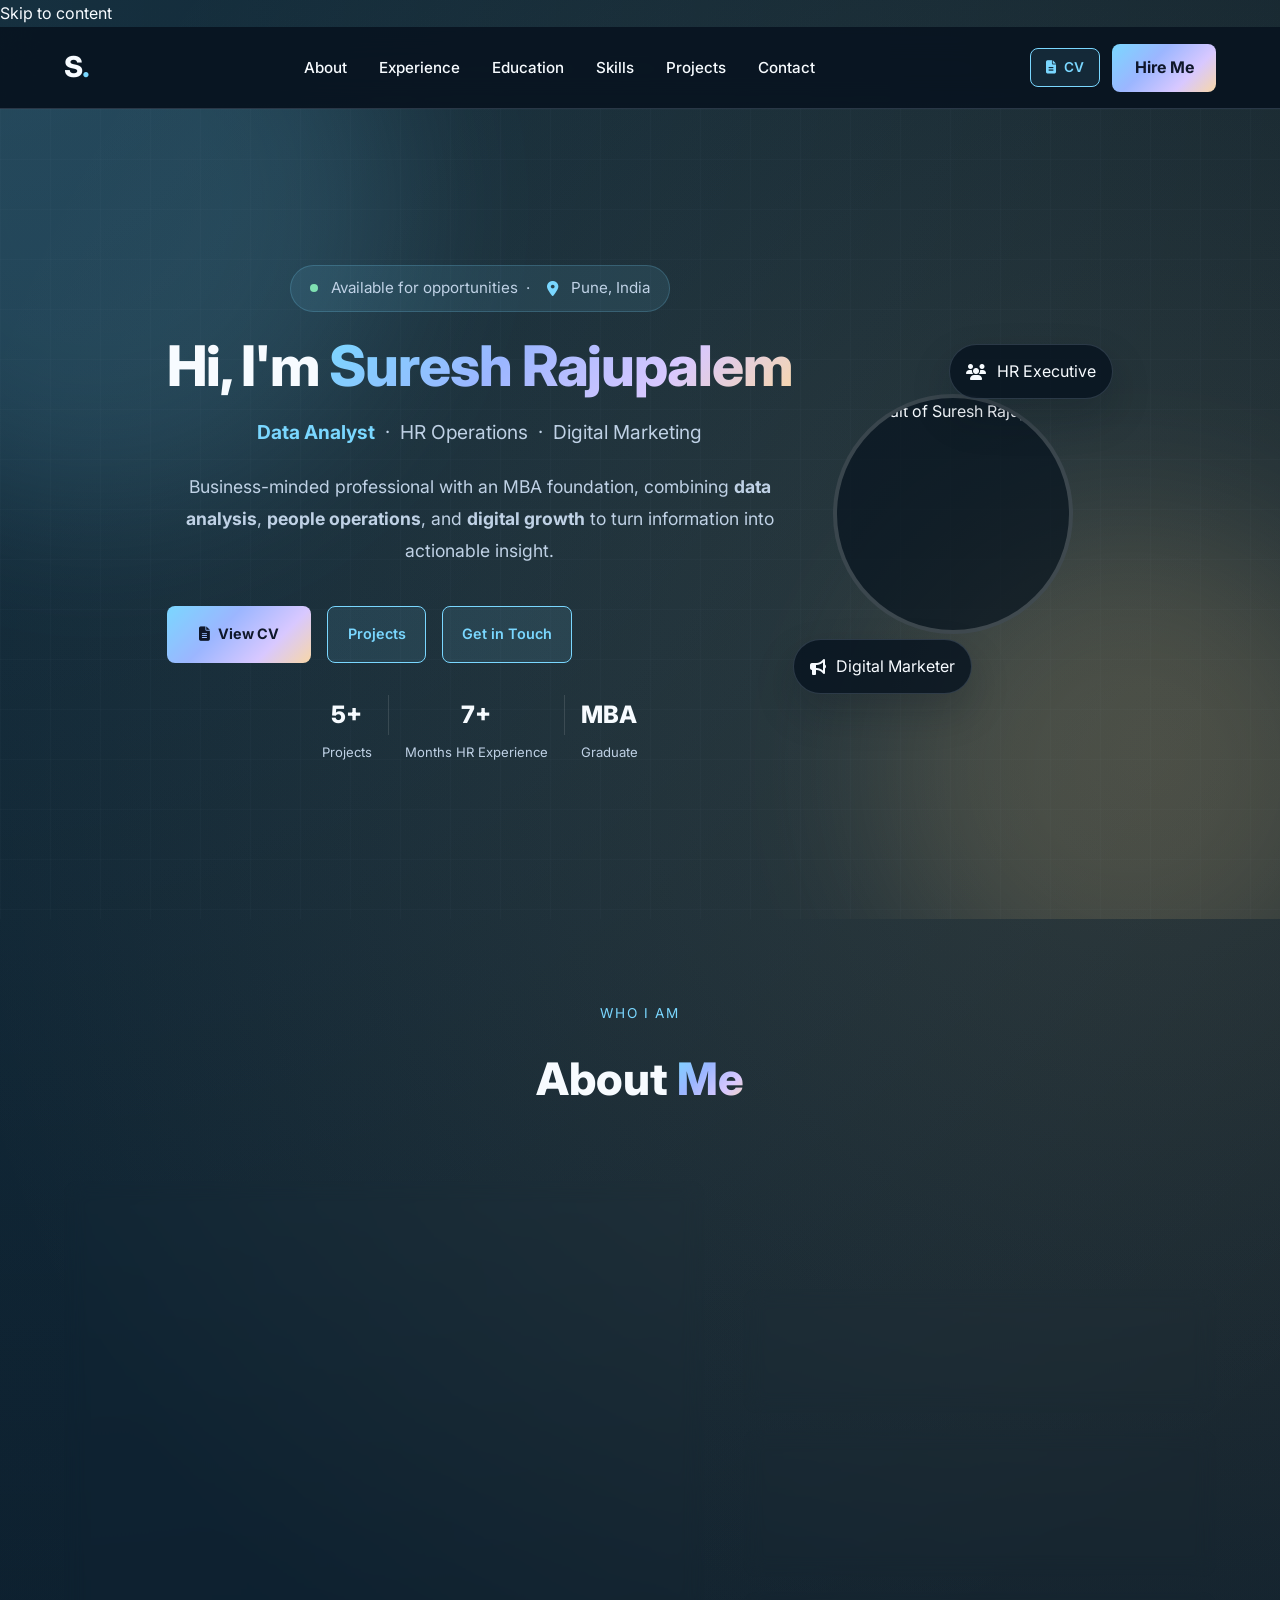
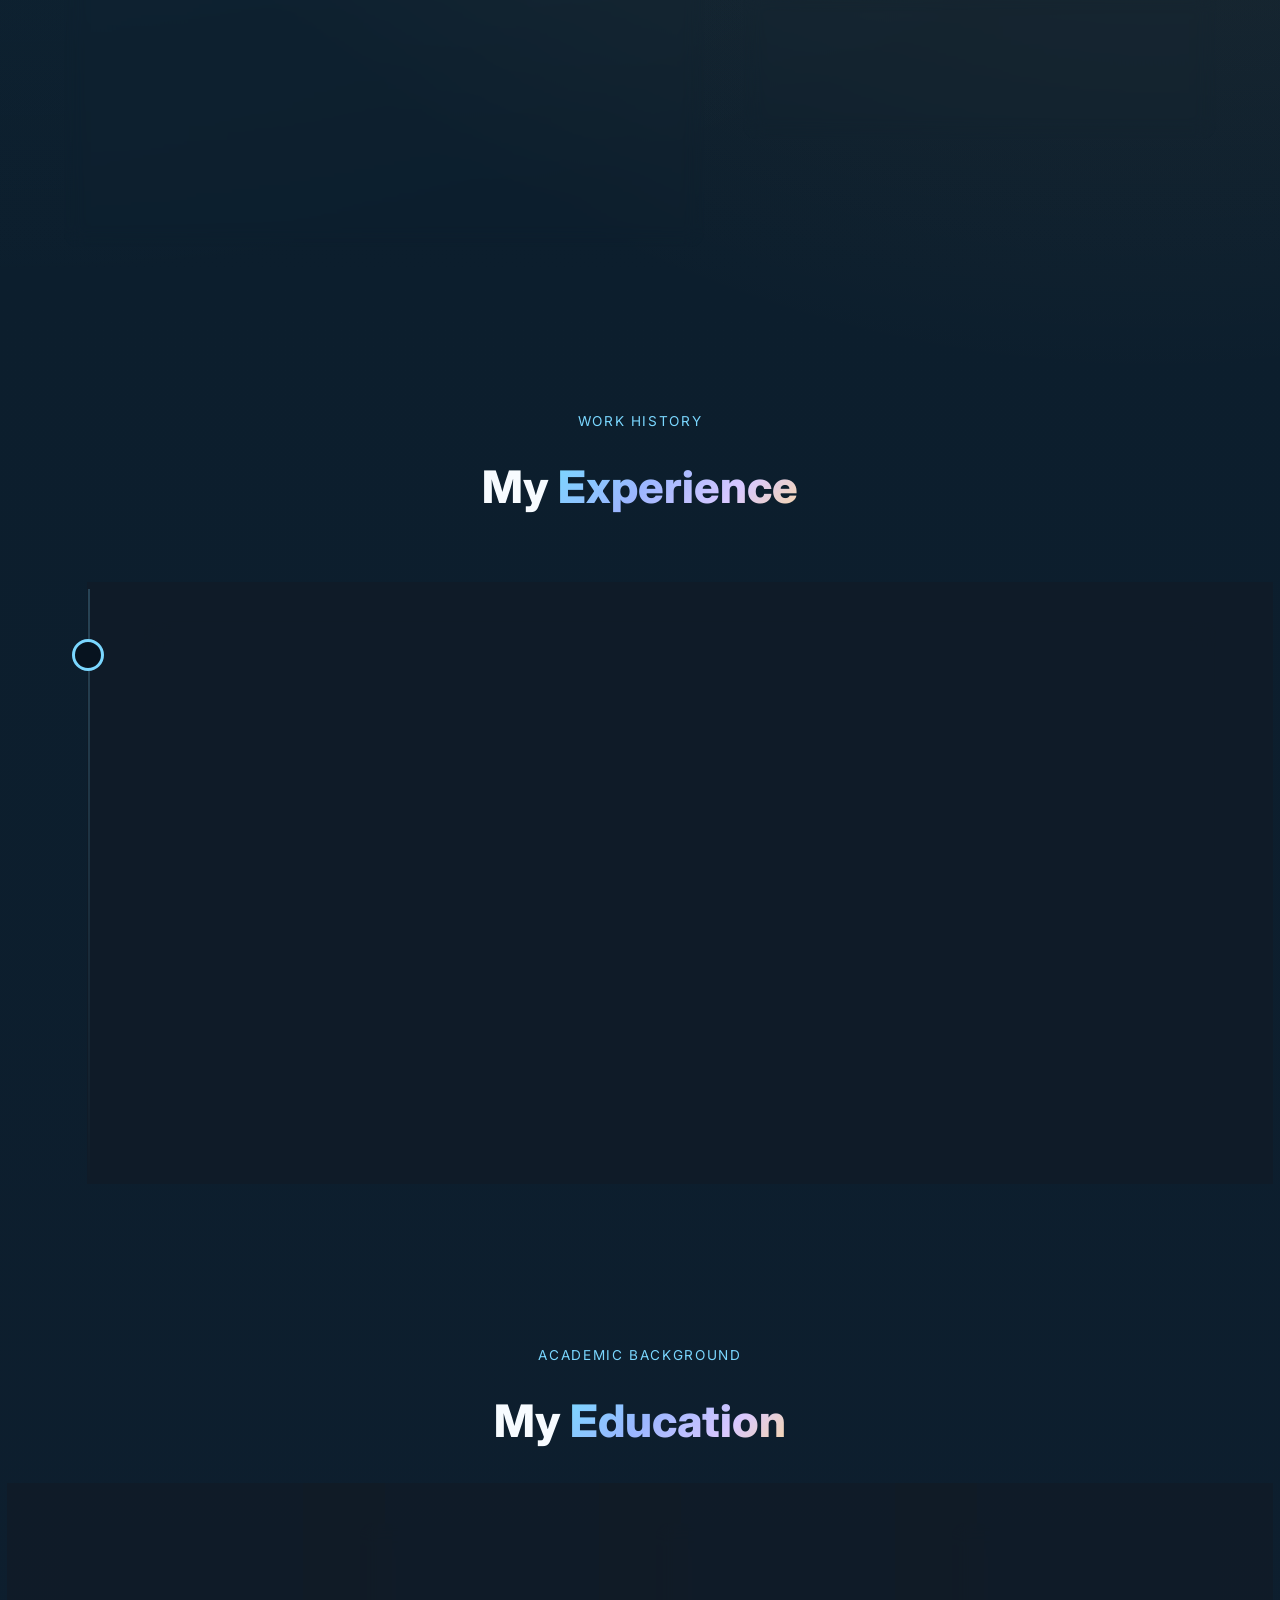
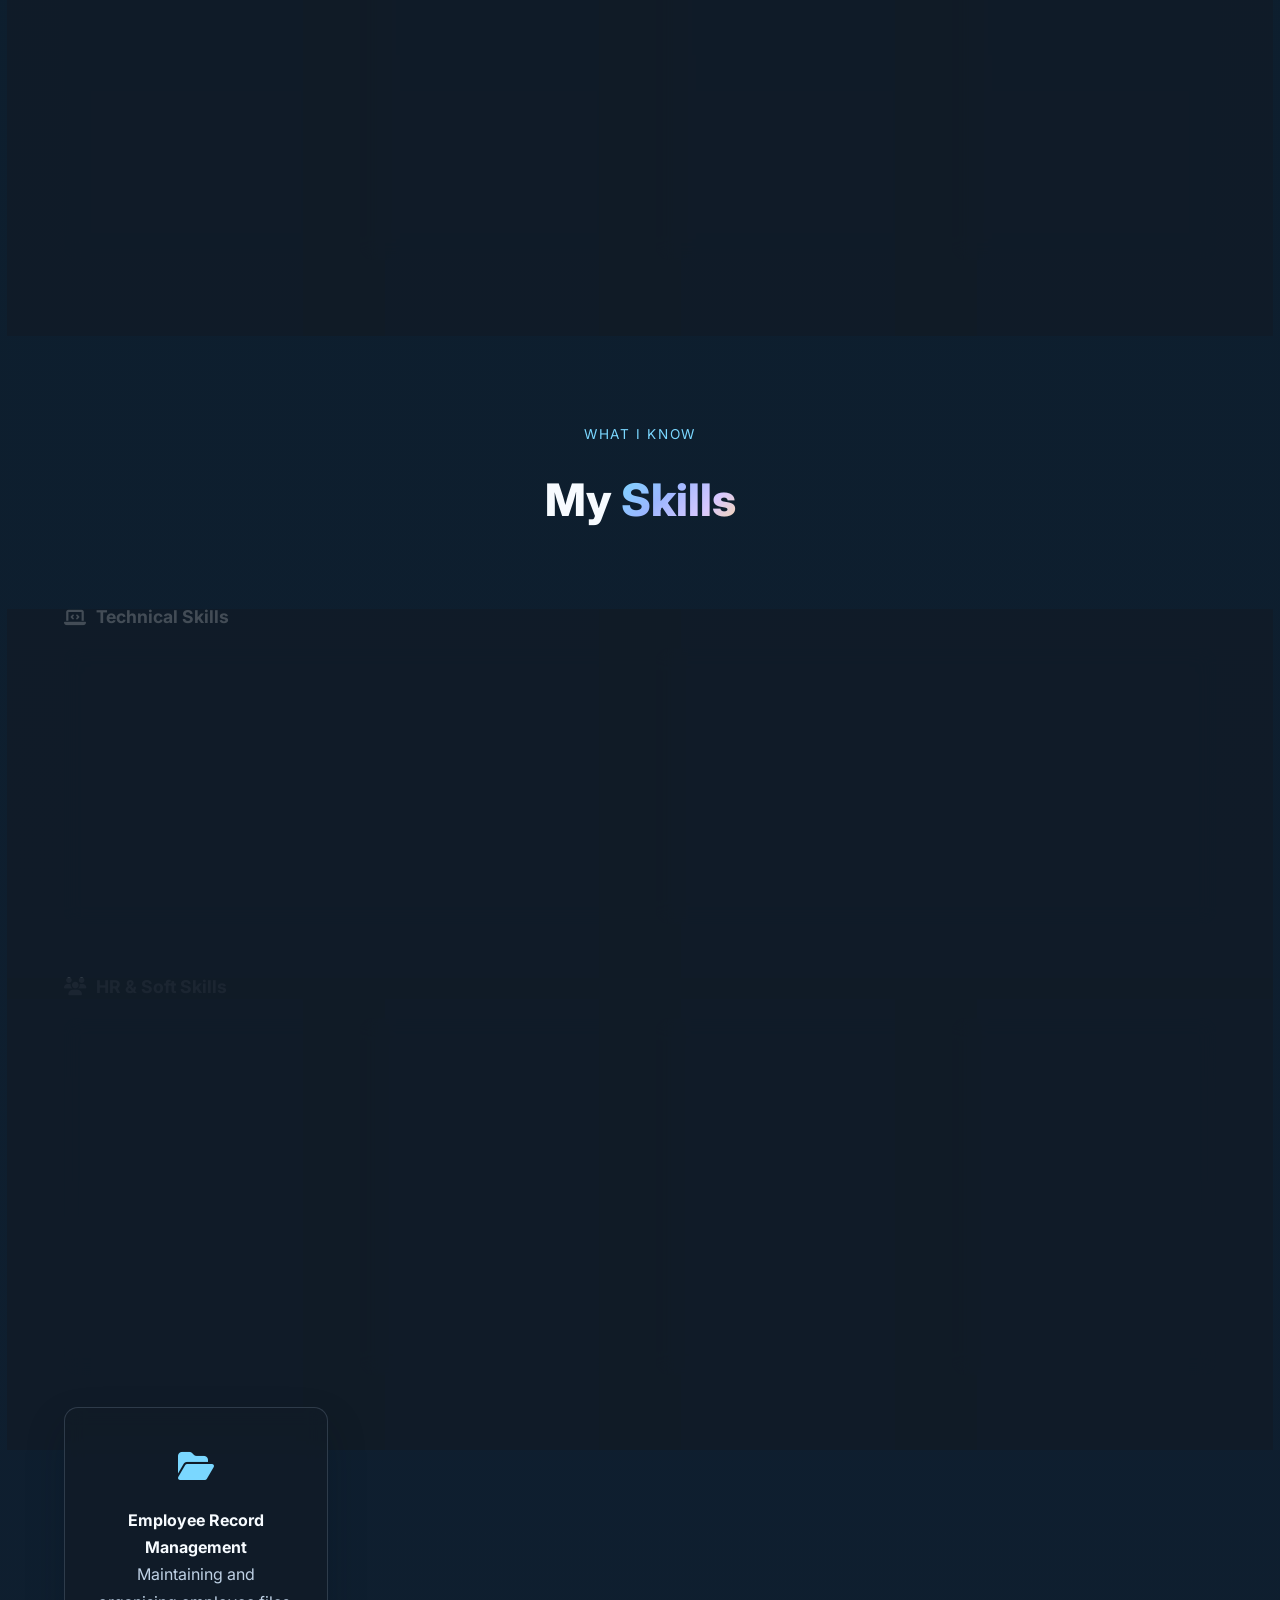
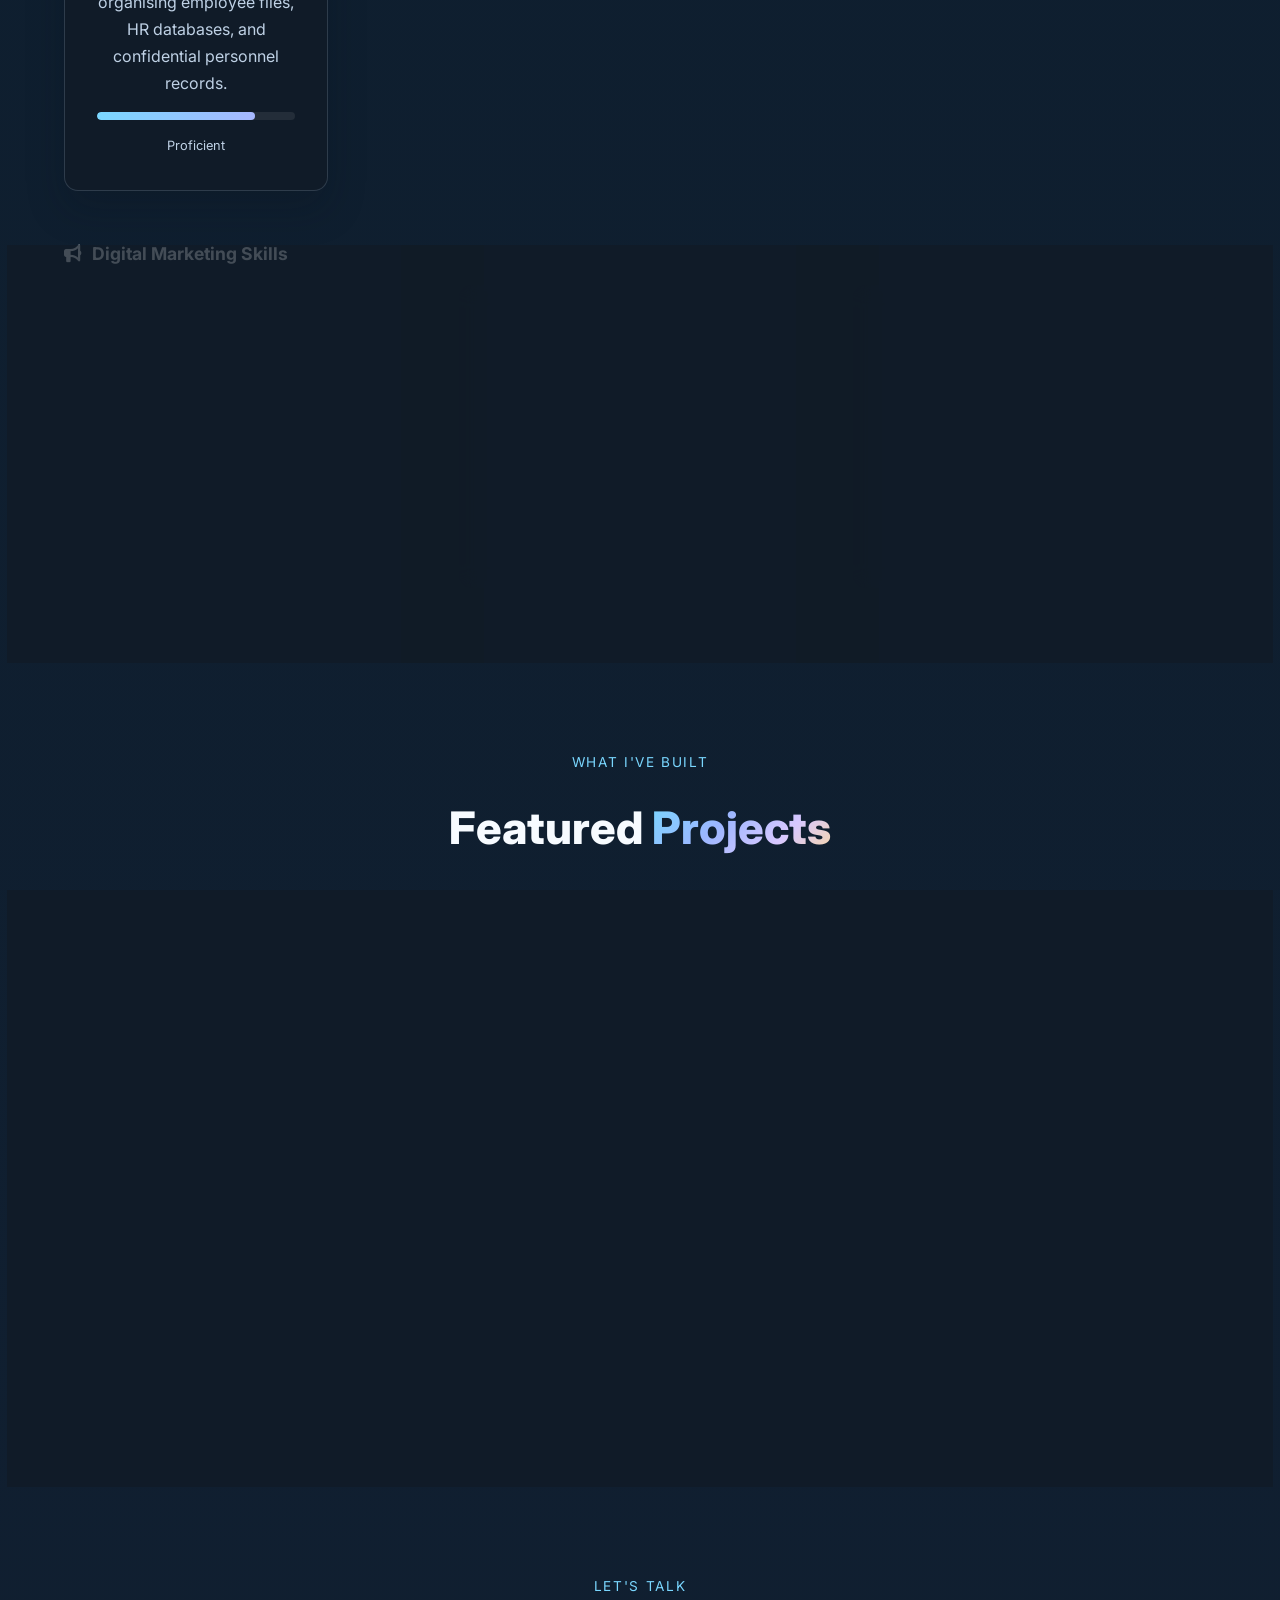
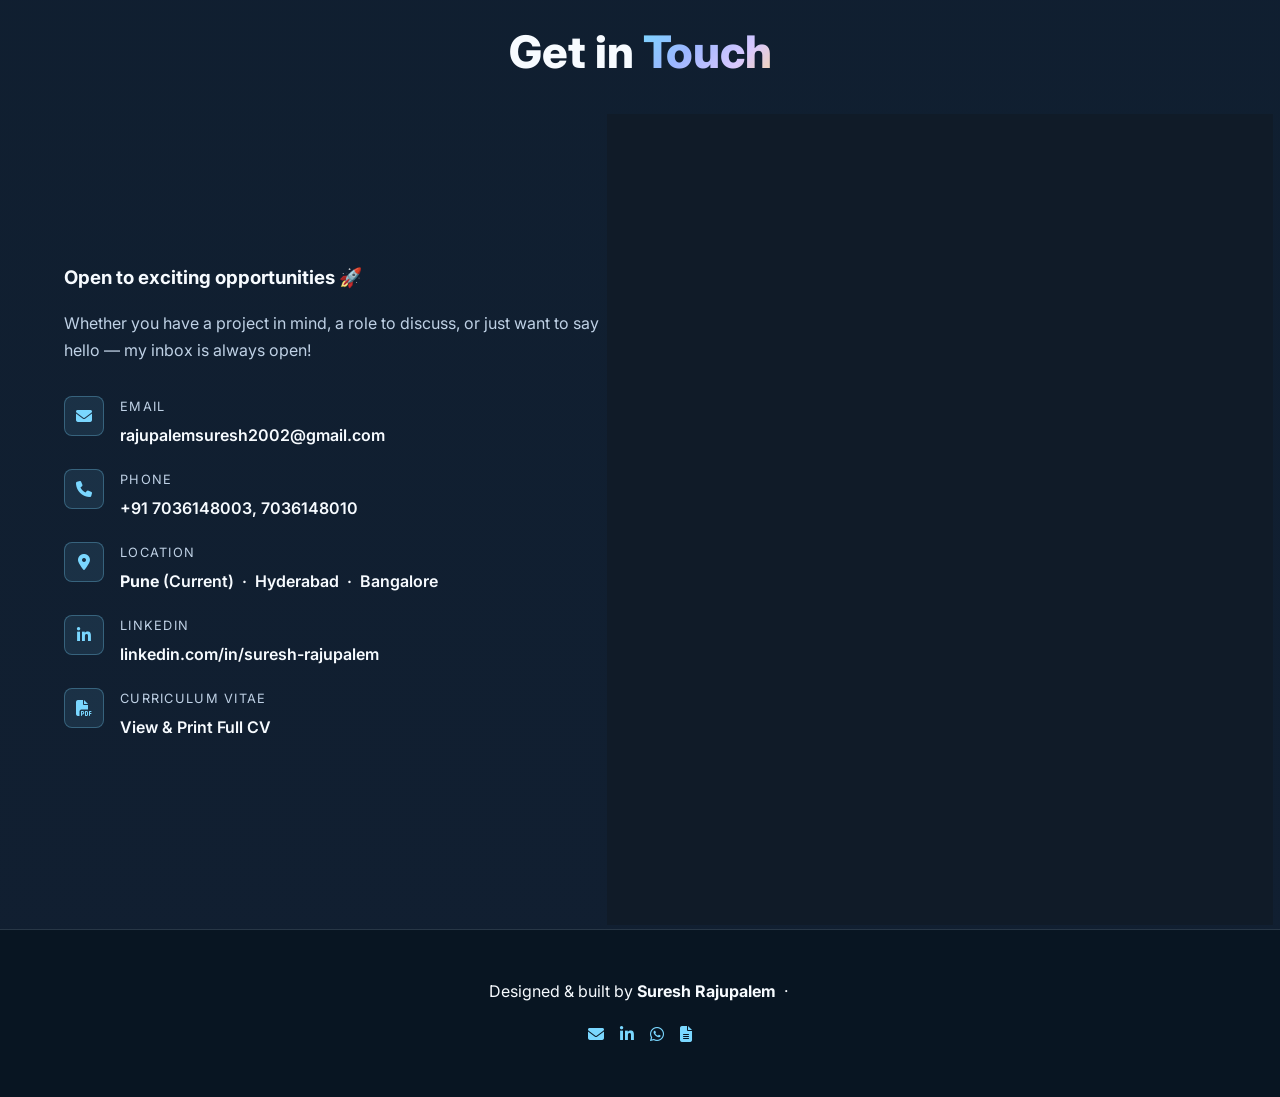
==== commit 2bb865ca: "Remove About section headline phrase" ====
--- a/index.html
+++ b/index.html
@@ -51,7 +51,7 @@
         <div class="section-header"><p class="section-tag">Who I Am</p><h2 class="section-title" id="about-title">About <span class="gradient-text">Me</span></h2></div>
         <div class="about-grid">
           <div class="about-story glass-card" data-animate>
-            <div class="about-story-heading"><span class="about-kicker">A little about my journey</span><h3>People-focused. Business-minded. Curious about data.</h3></div>
+            <div class="about-story-heading"><span class="about-kicker">A little about my journey</span></div>
             <p>I am <strong>Suresh Rajupalem</strong>, an MBA graduate specializing in <strong>Finance and Human Resources</strong>. My education and practical experience have given me a foundation in business operations, people processes, and data-informed decision-making.</p>
             <p>As an <strong>HR Executive intern for seven months</strong> at <strong>NextGen Learning &amp; Consulting Pvt. Ltd.</strong>, I supported recruitment, interview coordination, onboarding, employee records, attendance, payroll activities, and engagement initiatives.</p>
             <p>Alongside my HR experience, I have built foundational skills in <strong>data analysis and digital marketing</strong>. I have worked with Excel and Google Sheets, and have knowledge of SQL, Power BI, and Python basics.</p>
@@ -69,18 +69,9 @@
 
     <section class="experience section" id="experience" aria-labelledby="experience-title"><div class="container"><div class="section-header"><p class="section-tag">Work History</p><h2 class="section-title" id="experience-title">My <span class="gradient-text">Experience</span></h2></div><div class="timeline"><article class="timeline-item" data-animate><div class="timeline-dot" aria-hidden="true"></div><div class="timeline-card glass-card"><div class="timeline-header"><div class="timeline-title-group"><h3 class="timeline-role">HR Executive <span class="badge-intern">Internship</span></h3><p class="timeline-company"><i class="fa-solid fa-building" aria-hidden="true"></i> NextGen Learning &amp; Consulting Pvt. Ltd.</p></div><div class="timeline-meta"><span class="timeline-duration"><i class="fa-solid fa-clock" aria-hidden="true"></i> 7 Months</span></div></div><ul class="timeline-responsibilities"><li>Managed recruitment activities, including sourcing, screening, and shortlisting candidates based on job requirements.</li><li>Coordinated interview schedules between candidates and hiring managers.</li><li>Assisted in employee onboarding, induction, and joining formalities.</li><li>Maintained employee records and updated HR databases with accuracy and confidentiality.</li><li>Supported payroll processing, attendance management, and leave tracking.</li><li>Prepared and maintained HR-related reports, documents, and employee records.</li><li>Assisted in employee engagement initiatives and day-to-day HR administrative activities.</li><li>Ensured compliance with company policies and HR procedures.</li></ul><div class="timeline-tags" aria-label="Experience areas"><span class="tag">Recruitment</span><span class="tag">Onboarding</span><span class="tag">Payroll</span><span class="tag">HR Records</span><span class="tag">Employee Engagement</span></div></div></article></div></div></section>
 
-    <section class="education section" id="education" aria-labelledby="education-title"><div class="container"><div class="section-header"><p class="section-tag">Academic Background</p><h2 class="section-title" id="education-title">My <span class="gradient-text">Education</span></h2></div><div class="edu-grid">
-      <article class="edu-card glass-card" data-animate><div class="edu-icon edu-mba" aria-hidden="true"><i class="fa-solid fa-graduation-cap"></i></div><div class="edu-body"><span class="edu-duration"><i class="fa-solid fa-calendar-days" aria-hidden="true"></i> Aug 2023 – May 2025</span><h3 class="edu-degree">MBA <span class="edu-spec">(Finance &amp; HR)</span></h3><p class="edu-institution"><i class="fa-solid fa-university" aria-hidden="true"></i> Jawaharlal Nehru Technological University, Anantapur</p></div></article>
-      <article class="edu-card glass-card" data-animate><div class="edu-icon edu-bcom" aria-hidden="true"><i class="fa-solid fa-book-open"></i></div><div class="edu-body"><span class="edu-duration"><i class="fa-solid fa-calendar-days" aria-hidden="true"></i> Jul 2019 – May 2022</span><h3 class="edu-degree">B.Com <span class="edu-spec">(Computer Applications)</span></h3><p class="edu-institution"><i class="fa-solid fa-university" aria-hidden="true"></i> Vikrama Simhapuri University, Nellore</p></div></article>
-      <article class="edu-card glass-card" data-animate><div class="edu-icon edu-inter" aria-hidden="true"><i class="fa-solid fa-school"></i></div><div class="edu-body"><span class="edu-duration"><i class="fa-solid fa-calendar-days" aria-hidden="true"></i> Jun 2017 – May 2019</span><h3 class="edu-degree">Intermediate</h3><p class="edu-institution"><i class="fa-solid fa-university" aria-hidden="true"></i> Gowtham Junior College</p></div></article>
-      <article class="edu-card glass-card" data-animate><div class="edu-icon edu-ssc" aria-hidden="true"><i class="fa-solid fa-award"></i></div><div class="edu-body"><span class="edu-duration"><i class="fa-solid fa-calendar-days" aria-hidden="true"></i> Jun 2016 – May 2017</span><h3 class="edu-degree">SSC</h3><p class="edu-institution"><i class="fa-solid fa-university" aria-hidden="true"></i> Mahatma Jyotiba Phule AP Backward Classes Welfare Residential School</p></div></article>
-    </div></div></section>
+    <section class="education section" id="education" aria-labelledby="education-title"><div class="container"><div class="section-header"><p class="section-tag">Academic Background</p><h2 class="section-title" id="education-title">My <span class="gradient-text">Education</span></h2></div><div class="edu-grid"><article class="edu-card glass-card" data-animate><div class="edu-icon edu-mba" aria-hidden="true"><i class="fa-solid fa-graduation-cap"></i></div><div class="edu-body"><span class="edu-duration"><i class="fa-solid fa-calendar-days" aria-hidden="true"></i> Aug 2023 – May 2025</span><h3 class="edu-degree">MBA <span class="edu-spec">(Finance &amp; HR)</span></h3><p class="edu-institution"><i class="fa-solid fa-university" aria-hidden="true"></i> Jawaharlal Nehru Technological University, Anantapur</p></div></article><article class="edu-card glass-card" data-animate><div class="edu-icon edu-bcom" aria-hidden="true"><i class="fa-solid fa-book-open"></i></div><div class="edu-body"><span class="edu-duration"><i class="fa-solid fa-calendar-days" aria-hidden="true"></i> Jul 2019 – May 2022</span><h3 class="edu-degree">B.Com <span class="edu-spec">(Computer Applications)</span></h3><p class="edu-institution"><i class="fa-solid fa-university" aria-hidden="true"></i> Vikrama Simhapuri University, Nellore</p></div></article><article class="edu-card glass-card" data-animate><div class="edu-icon edu-inter" aria-hidden="true"><i class="fa-solid fa-school"></i></div><div class="edu-body"><span class="edu-duration"><i class="fa-solid fa-calendar-days" aria-hidden="true"></i> Jun 2017 – May 2019</span><h3 class="edu-degree">Intermediate</h3><p class="edu-institution"><i class="fa-solid fa-university" aria-hidden="true"></i> Gowtham Junior College</p></div></article><article class="edu-card glass-card" data-animate><div class="edu-icon edu-ssc" aria-hidden="true"><i class="fa-solid fa-award"></i></div><div class="edu-body"><span class="edu-duration"><i class="fa-solid fa-calendar-days" aria-hidden="true"></i> Jun 2016 – May 2017</span><h3 class="edu-degree">SSC</h3><p class="edu-institution"><i class="fa-solid fa-university" aria-hidden="true"></i> Mahatma Jyotiba Phule AP Backward Classes Welfare Residential School</p></div></article></div></div></section>
 
-    <section class="skills section" id="skills" aria-labelledby="skills-title"><div class="container"><div class="section-header"><p class="section-tag">What I Know</p><h2 class="section-title" id="skills-title">My <span class="gradient-text">Skills</span></h2></div>
-      <h3 class="skills-group-label"><i class="fa-solid fa-laptop-code" aria-hidden="true"></i> Technical Skills</h3><div class="skills-grid" style="margin-bottom: 3rem;"><article class="skill-card glass-card" data-animate><div class="skill-icon excel" aria-hidden="true"><i class="fa-solid fa-file-excel"></i></div><h4>MS Excel / Google Sheets</h4><p>Data entry, formatting, basic formulas, sorting &amp; filtering for everyday data tasks.</p><div class="skill-bar" role="img" aria-label="Skill level: Basic to intermediate"><div class="skill-fill" style="--pct:70%"></div></div><span class="skill-pct">Basic – Intermediate</span></article><article class="skill-card glass-card" data-animate><div class="skill-icon tally" aria-hidden="true"><i class="fa-solid fa-calculator"></i></div><h4>Tally Prime &amp; GST Basics</h4><p>Ledger creation, voucher entries, basic GST concepts, and financial documentation.</p><div class="skill-bar" role="img" aria-label="Skill level: Foundational"><div class="skill-fill" style="--pct:65%"></div></div><span class="skill-pct">Foundational</span></article></div>
-      <h3 class="skills-group-label"><i class="fa-solid fa-users" aria-hidden="true"></i> HR &amp; Soft Skills</h3><div class="skills-grid"><article class="skill-card glass-card" data-animate><div class="skill-icon hr-recruit" aria-hidden="true"><i class="fa-solid fa-magnifying-glass-arrow-right"></i></div><h4>Recruitment &amp; Screening</h4><p>End-to-end recruitment support — sourcing candidates, screening resumes, and shortlisting profiles.</p><div class="skill-bar" role="img" aria-label="Skill level: Proficient"><div class="skill-fill" style="--pct:75%"></div></div><span class="skill-pct">Proficient</span></article><article class="skill-card glass-card" data-animate><div class="skill-icon hr-interview" aria-hidden="true"><i class="fa-solid fa-comments"></i></div><h4>Interview Coordination</h4><p>Scheduling and coordinating interviews between candidates and hiring managers efficiently.</p><div class="skill-bar" role="img" aria-label="Skill level: Proficient"><div class="skill-fill" style="--pct:75%"></div></div><span class="skill-pct">Proficient</span></article><article class="skill-card glass-card" data-animate><div class="skill-icon hr-onboard" aria-hidden="true"><i class="fa-solid fa-user-plus"></i></div><h4>Employee Onboarding</h4><p>Assisting new hire processes — documentation, orientation support, and joining formalities.</p><div class="skill-bar" role="img" aria-label="Skill level: Intermediate"><div class="skill-fill" style="--pct:70%"></div></div><span class="skill-pct">Intermediate</span></article><article class="skill-card glass-card" data-animate><div class="skill-icon hr-payroll" aria-hidden="true"><i class="fa-solid fa-file-invoice-dollar"></i></div><h4>Payroll Assistance</h4><p>Supporting payroll processing, attendance tracking, and maintaining salary records accurately.</p><div class="skill-bar" role="img" aria-label="Skill level: Intermediate"><div class="skill-fill" style="--pct:65%"></div></div><span class="skill-pct">Intermediate</span></article><article class="skill-card glass-card" data-animate><div class="skill-icon hr-records" aria-hidden="true"><i class="fa-solid fa-folder-open"></i></div><h4>Employee Record Management</h4><p>Maintaining and organising employee files, HR databases, and confidential personnel records.</p><div class="skill-bar" role="img" aria-label="Skill level: Proficient"><div class="skill-fill" style="--pct:80%"></div></div><span class="skill-pct">Proficient</span></article></div>
-      <h3 class="skills-group-label" style="margin-top: 3rem;"><i class="fa-solid fa-bullhorn" aria-hidden="true"></i> Digital Marketing Skills</h3><div class="skills-grid"><article class="skill-card glass-card" data-animate><div class="skill-icon dm-social" aria-hidden="true"><i class="fa-solid fa-share-nodes"></i></div><h4>Social Media &amp; Promotion</h4><p>Online promotion strategies, audience reach, social media marketing, and brand engagement.</p><div class="skill-bar" role="img" aria-label="Skill level: Intermediate"><div class="skill-fill" style="--pct:65%"></div></div><span class="skill-pct">Intermediate</span></article><article class="skill-card glass-card" data-animate><div class="skill-icon dm-content" aria-hidden="true"><i class="fa-solid fa-pen-nib"></i></div><h4>Content Creation &amp; Branding</h4><p>Developing engaging content, brand consistency, and creative promotional campaign assets.</p><div class="skill-bar" role="img" aria-label="Skill level: Foundational"><div class="skill-fill" style="--pct:60%"></div></div><span class="skill-pct">Foundational</span></article><article class="skill-card glass-card" data-animate><div class="skill-icon dm-seo" aria-hidden="true"><i class="fa-solid fa-magnifying-glass-chart"></i></div><h4>SEO Fundamentals</h4><p>Understanding search engine basics, keyword visibility, traffic growth, and online presence.</p><div class="skill-bar" role="img" aria-label="Skill level: Basic"><div class="skill-fill" style="--pct:55%"></div></div><span class="skill-pct">Basic</span></article></div>
-    </div></section>
+    <section class="skills section" id="skills" aria-labelledby="skills-title"><div class="container"><div class="section-header"><p class="section-tag">What I Know</p><h2 class="section-title" id="skills-title">My <span class="gradient-text">Skills</span></h2></div><h3 class="skills-group-label"><i class="fa-solid fa-laptop-code" aria-hidden="true"></i> Technical Skills</h3><div class="skills-grid" style="margin-bottom: 3rem;"><article class="skill-card glass-card" data-animate><div class="skill-icon excel" aria-hidden="true"><i class="fa-solid fa-file-excel"></i></div><h4>MS Excel / Google Sheets</h4><p>Data entry, formatting, basic formulas, sorting &amp; filtering for everyday data tasks.</p><div class="skill-bar" role="img" aria-label="Skill level: Basic to intermediate"><div class="skill-fill" style="--pct:70%"></div></div><span class="skill-pct">Basic – Intermediate</span></article><article class="skill-card glass-card" data-animate><div class="skill-icon tally" aria-hidden="true"><i class="fa-solid fa-calculator"></i></div><h4>Tally Prime &amp; GST Basics</h4><p>Ledger creation, voucher entries, basic GST concepts, and financial documentation.</p><div class="skill-bar" role="img" aria-label="Skill level: Foundational"><div class="skill-fill" style="--pct:65%"></div></div><span class="skill-pct">Foundational</span></article></div><h3 class="skills-group-label"><i class="fa-solid fa-users" aria-hidden="true"></i> HR &amp; Soft Skills</h3><div class="skills-grid"><article class="skill-card glass-card" data-animate><div class="skill-icon hr-recruit" aria-hidden="true"><i class="fa-solid fa-magnifying-glass-arrow-right"></i></div><h4>Recruitment &amp; Screening</h4><p>End-to-end recruitment support — sourcing candidates, screening resumes, and shortlisting profiles.</p><div class="skill-bar" role="img" aria-label="Skill level: Proficient"><div class="skill-fill" style="--pct:75%"></div></div><span class="skill-pct">Proficient</span></article><article class="skill-card glass-card" data-animate><div class="skill-icon hr-interview" aria-hidden="true"><i class="fa-solid fa-comments"></i></div><h4>Interview Coordination</h4><p>Scheduling and coordinating interviews between candidates and hiring managers efficiently.</p><div class="skill-bar" role="img" aria-label="Skill level: Proficient"><div class="skill-fill" style="--pct:75%"></div></div><span class="skill-pct">Proficient</span></article><article class="skill-card glass-card" data-animate><div class="skill-icon hr-onboard" aria-hidden="true"><i class="fa-solid fa-user-plus"></i></div><h4>Employee Onboarding</h4><p>Assisting new hire processes — documentation, orientation support, and joining formalities.</p><div class="skill-bar" role="img" aria-label="Skill level: Intermediate"><div class="skill-fill" style="--pct:70%"></div></div><span class="skill-pct">Intermediate</span></article><article class="skill-card glass-card" data-animate><div class="skill-icon hr-payroll" aria-hidden="true"><i class="fa-solid fa-file-invoice-dollar"></i></div><h4>Payroll Assistance</h4><p>Supporting payroll processing, attendance tracking, and maintaining salary records accurately.</p><div class="skill-bar" role="img" aria-label="Skill level: Intermediate"><div class="skill-fill" style="--pct:65%"></div></div><span class="skill-pct">Intermediate</span></article><article class="skill-card glass-card" data-animate><div class="skill-icon hr-records" aria-hidden="true"><i class="fa-solid fa-folder-open"></i></div><h4>Employee Record Management</h4><p>Maintaining and organising employee files, HR databases, and confidential personnel records.</p><div class="skill-bar" role="img" aria-label="Skill level: Proficient"><div class="skill-fill" style="--pct:80%"></div></div><span class="skill-pct">Proficient</span></article></div><h3 class="skills-group-label" style="margin-top: 3rem;"><i class="fa-solid fa-bullhorn" aria-hidden="true"></i> Digital Marketing Skills</h3><div class="skills-grid"><article class="skill-card glass-card" data-animate><div class="skill-icon dm-social" aria-hidden="true"><i class="fa-solid fa-share-nodes"></i></div><h4>Social Media &amp; Promotion</h4><p>Online promotion strategies, audience reach, social media marketing, and brand engagement.</p><div class="skill-bar" role="img" aria-label="Skill level: Intermediate"><div class="skill-fill" style="--pct:65%"></div></div><span class="skill-pct">Intermediate</span></article><article class="skill-card glass-card" data-animate><div class="skill-icon dm-content" aria-hidden="true"><i class="fa-solid fa-pen-nib"></i></div><h4>Content Creation &amp; Branding</h4><p>Developing engaging content, brand consistency, and creative promotional campaign assets.</p><div class="skill-bar" role="img" aria-label="Skill level: Foundational"><div class="skill-fill" style="--pct:60%"></div></div><span class="skill-pct">Foundational</span></article><article class="skill-card glass-card" data-animate><div class="skill-icon dm-seo" aria-hidden="true"><i class="fa-solid fa-magnifying-glass-chart"></i></div><h4>SEO Fundamentals</h4><p>Understanding search engine basics, keyword visibility, traffic growth, and online presence.</p><div class="skill-bar" role="img" aria-label="Skill level: Basic"><div class="skill-fill" style="--pct:55%"></div></div><span class="skill-pct">Basic</span></article></div></div></section>
 
     <section class="projects section" id="projects" aria-labelledby="projects-title"><div class="container"><div class="section-header"><p class="section-tag">What I've Built</p><h2 class="section-title" id="projects-title">Featured <span class="gradient-text">Projects</span></h2></div><div class="projects-grid"><article class="project-card glass-card" data-animate><div class="project-thumb thumb-amber" aria-hidden="true"><i class="fa-solid fa-coins"></i></div><div class="project-body"><div class="project-tags"><span class="tag">Finance</span><span class="tag">Analysis</span><span class="tag">Academic</span></div><h3>Funds Flow Analysis</h3><p>Reviewed capital movement across accounting periods to identify financial sources, applications, and business health indicators for a manufacturing context.</p><div class="project-links"><a href="cv.html" target="_blank" rel="noopener noreferrer" class="btn-link btn-live"><i class="fa-solid fa-file-lines" aria-hidden="true"></i> View in CV</a></div></div></article></div></div></section>
 
